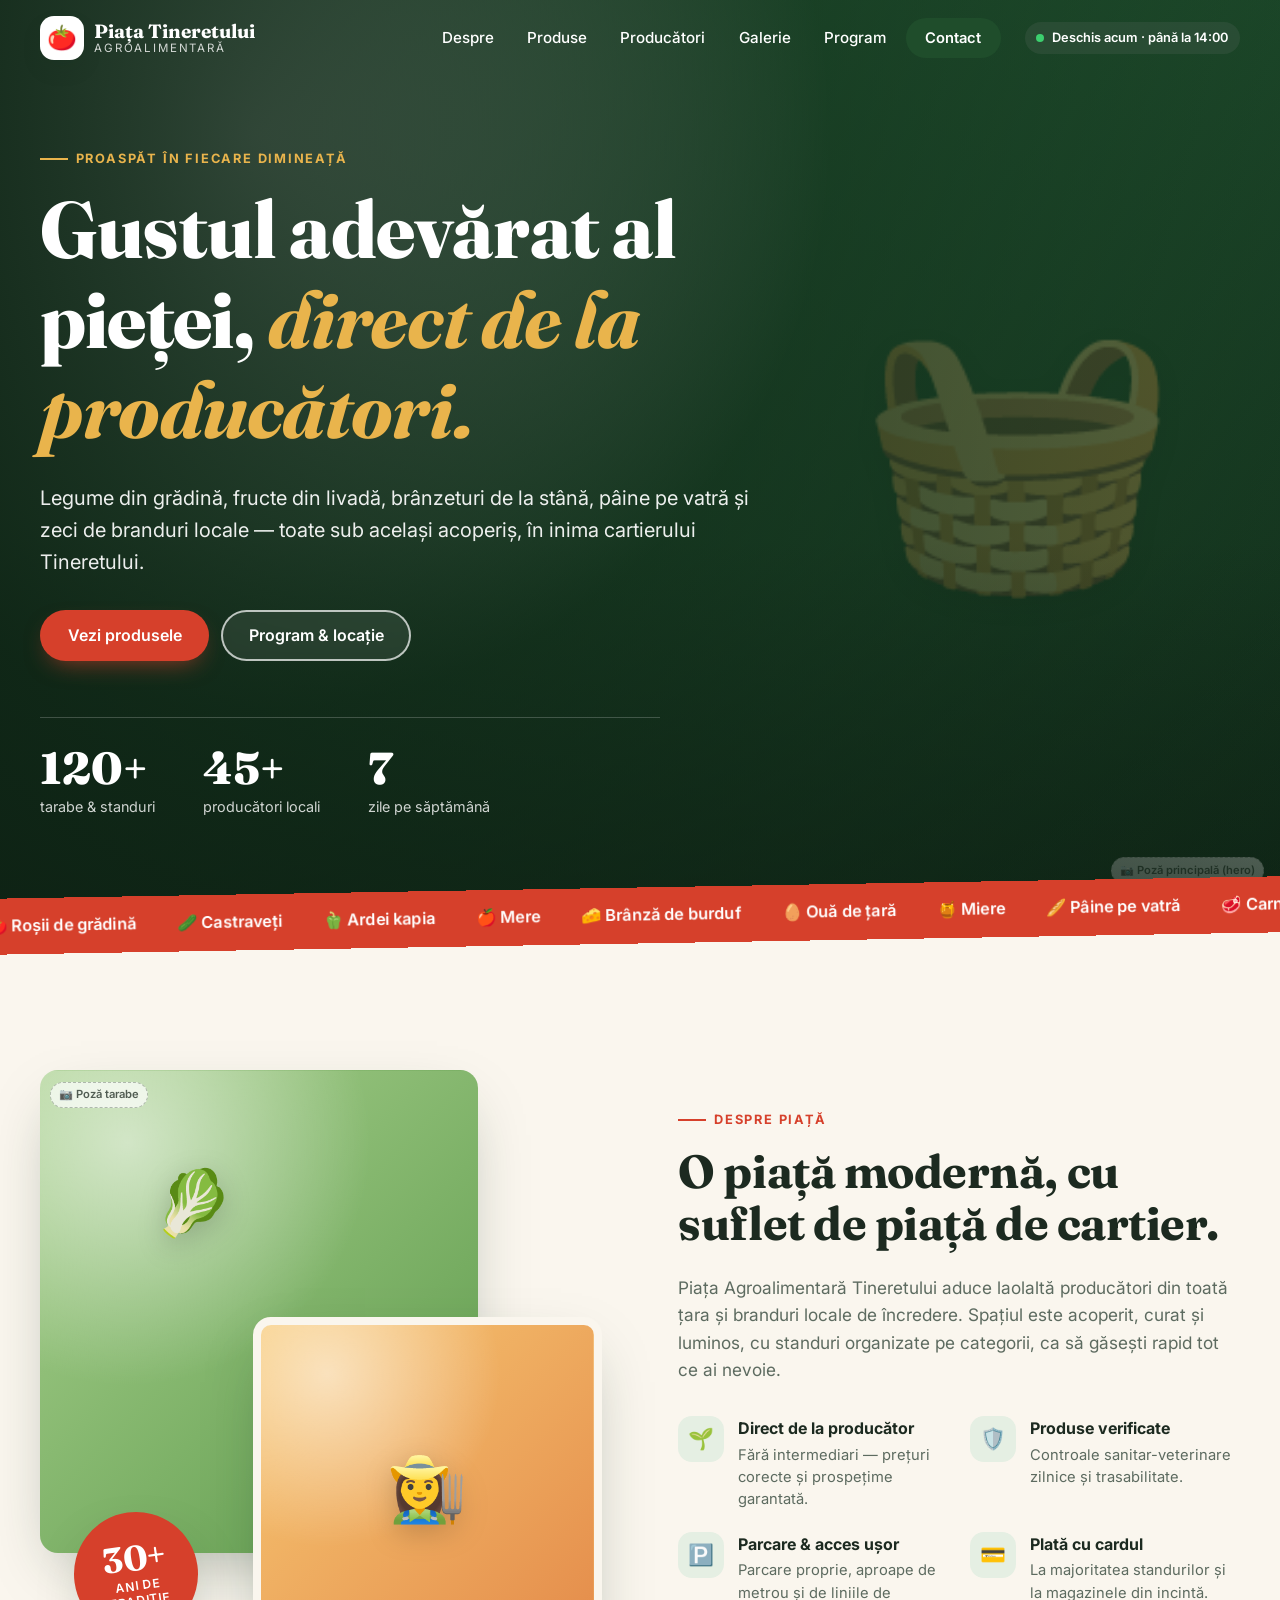
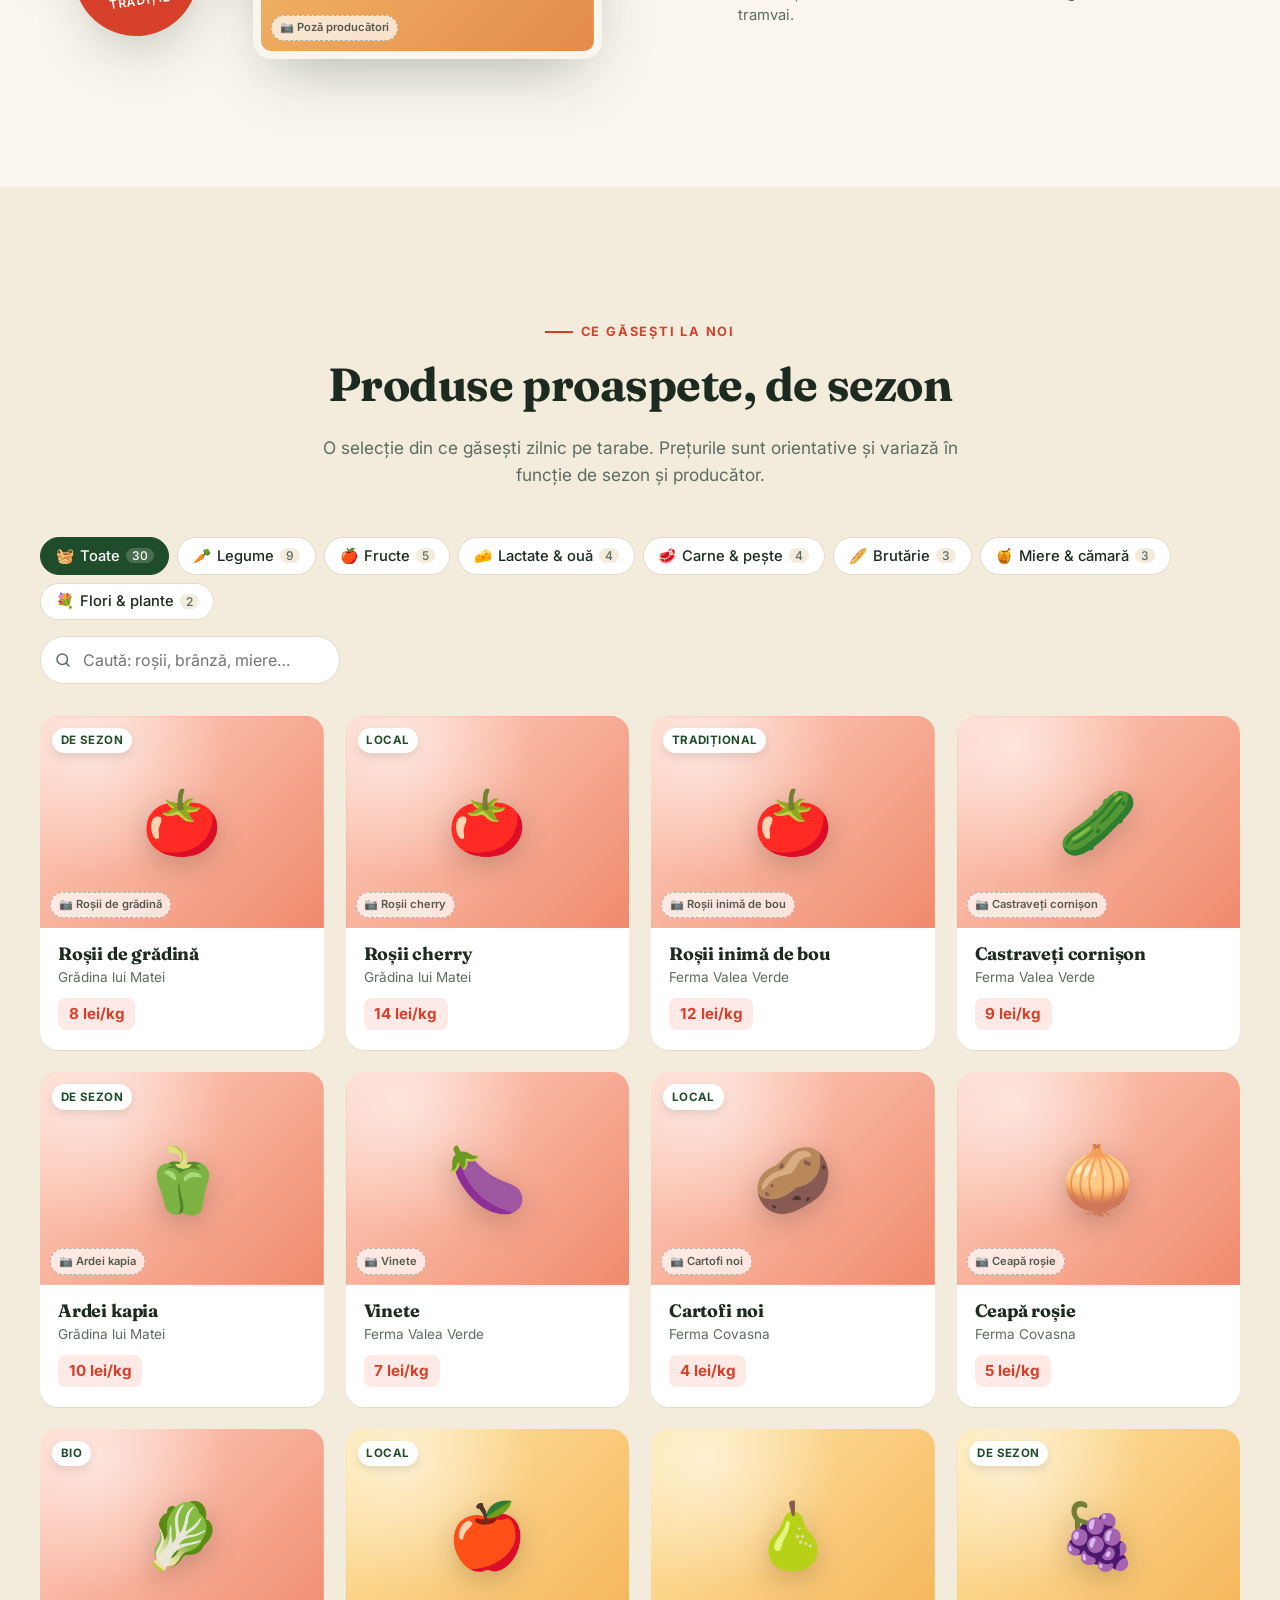
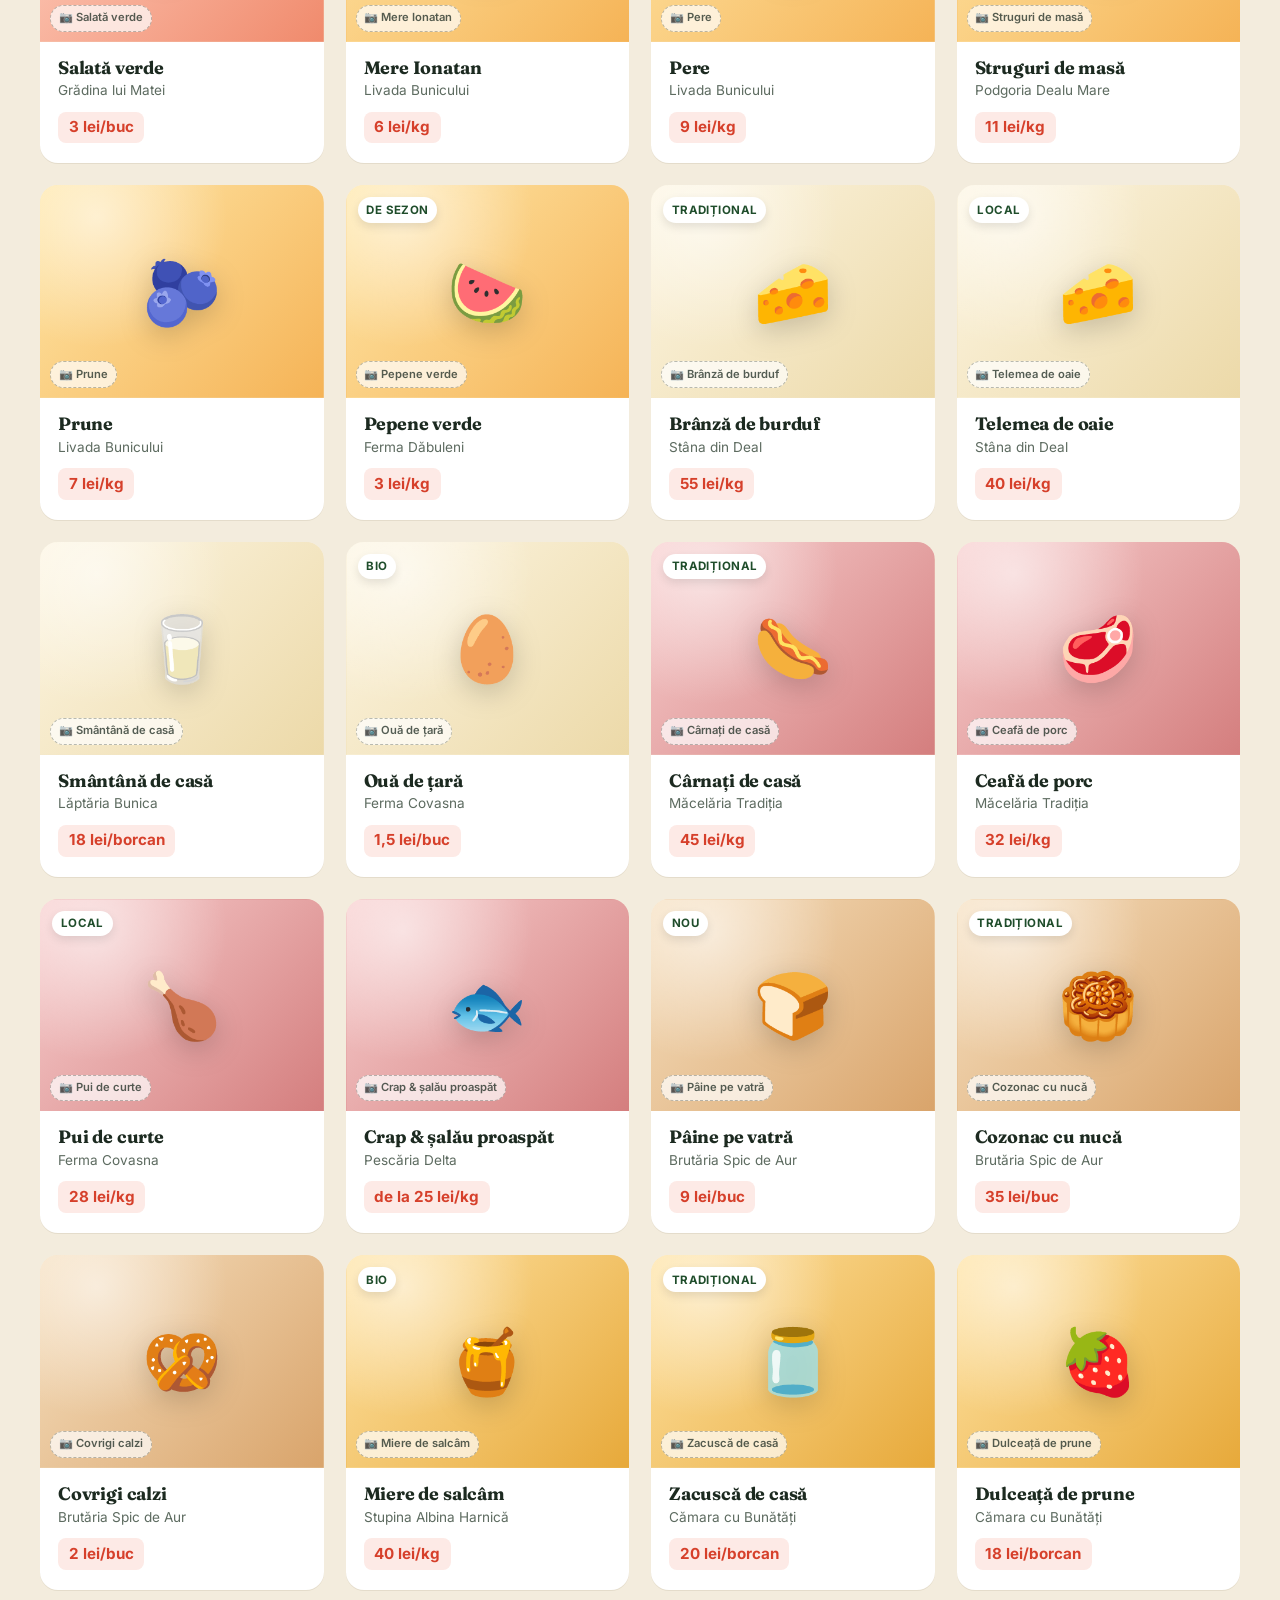
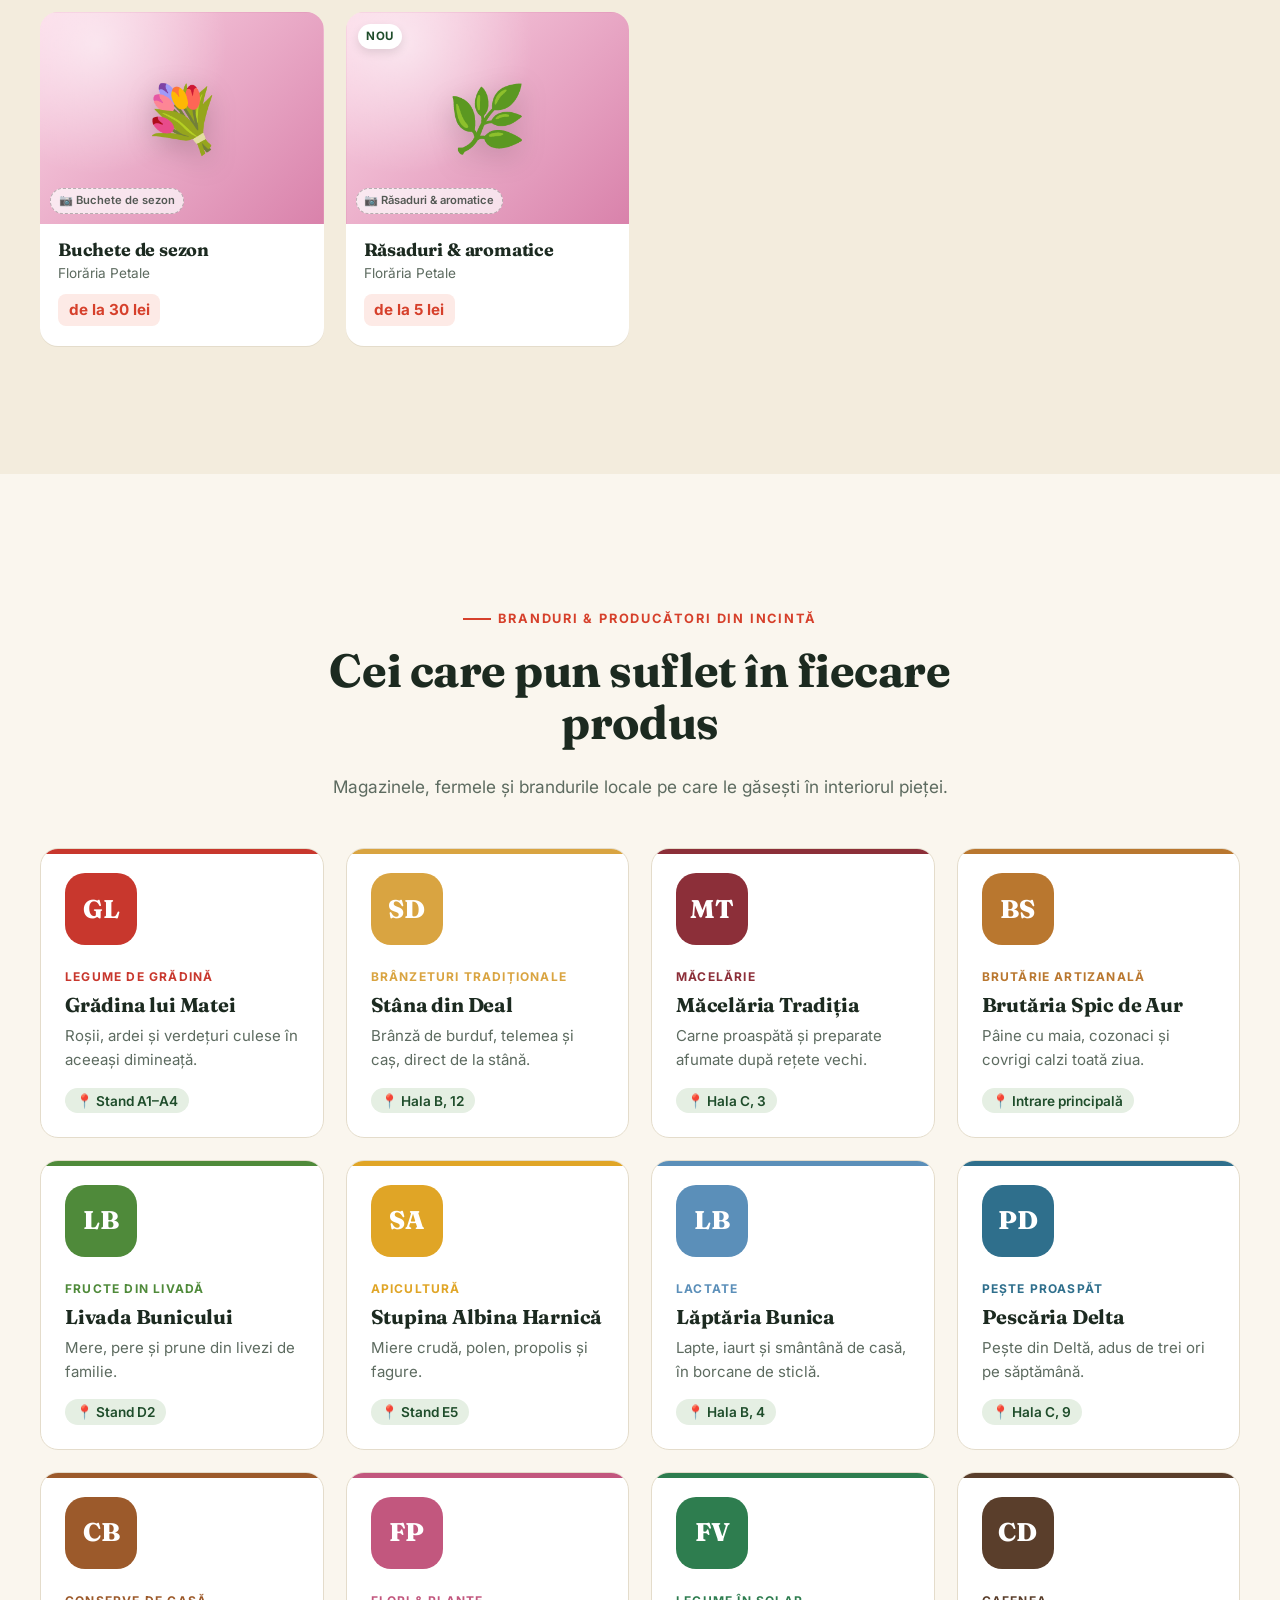
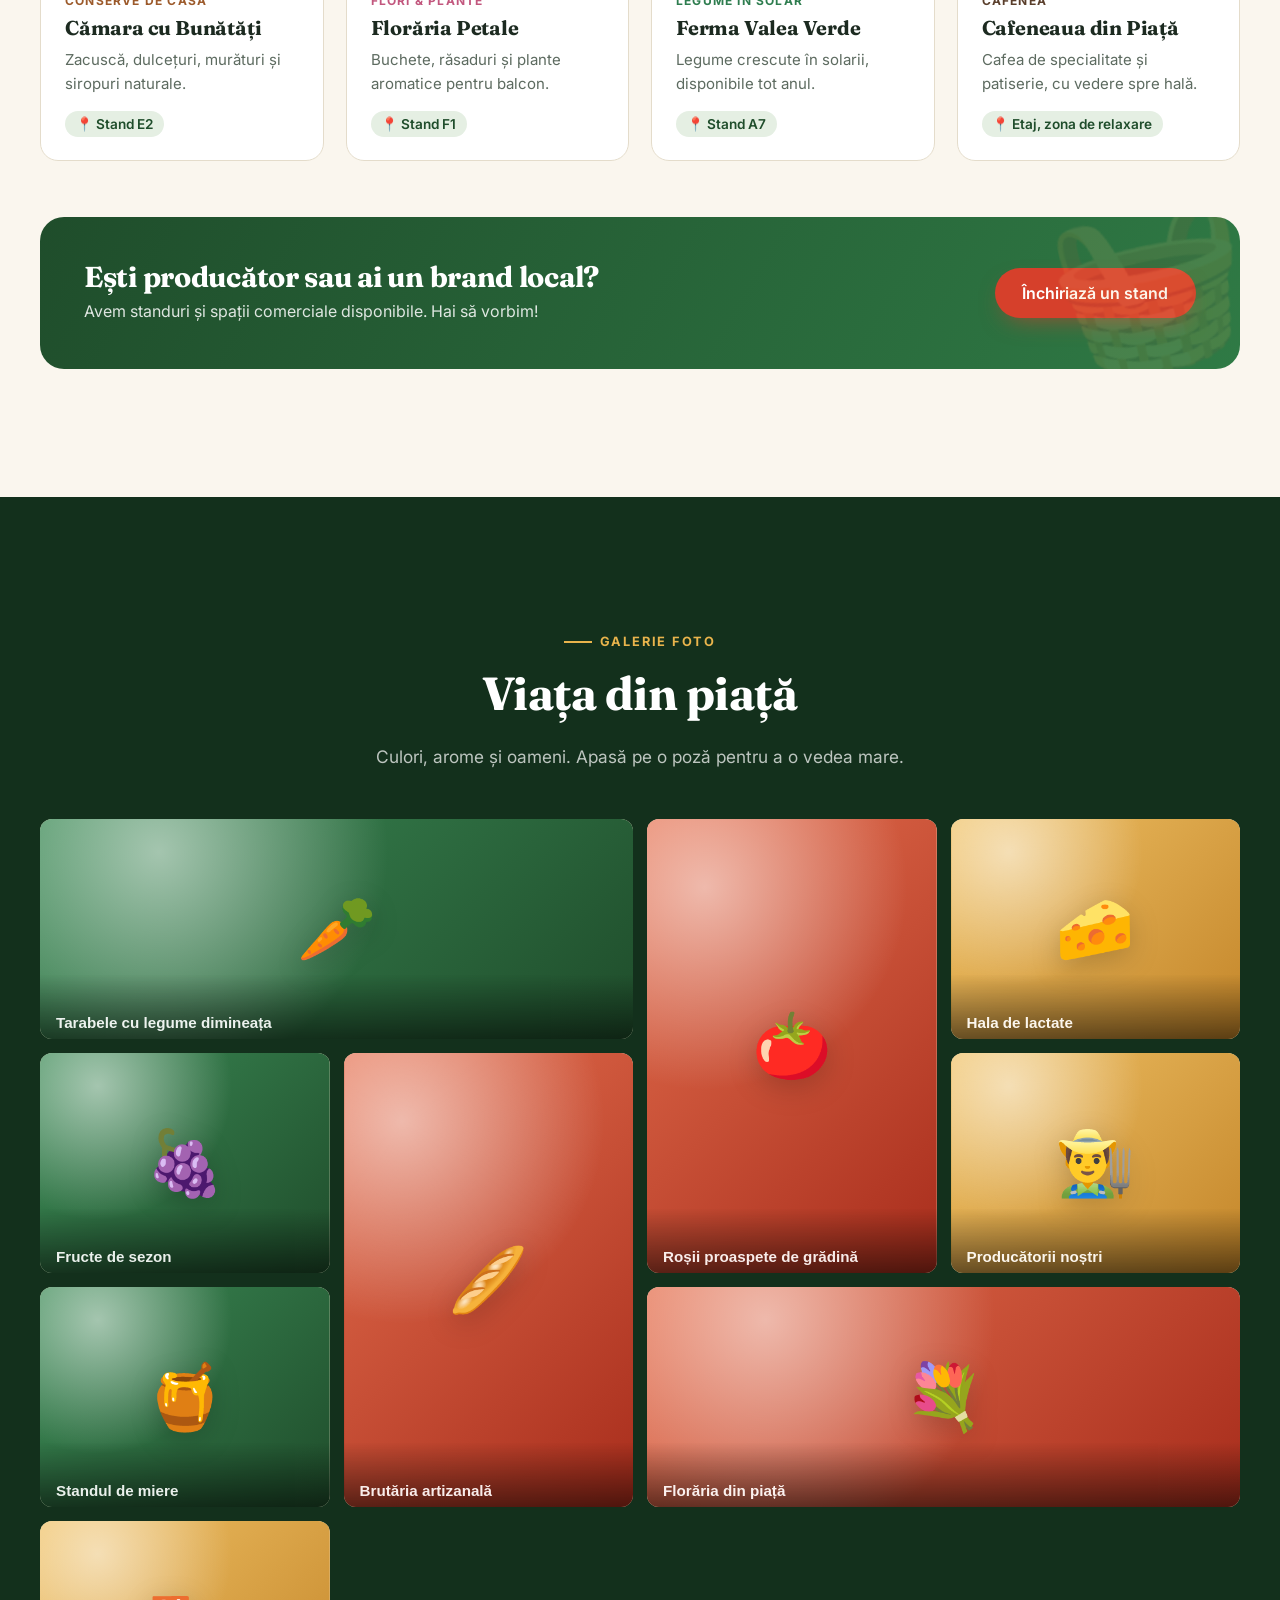
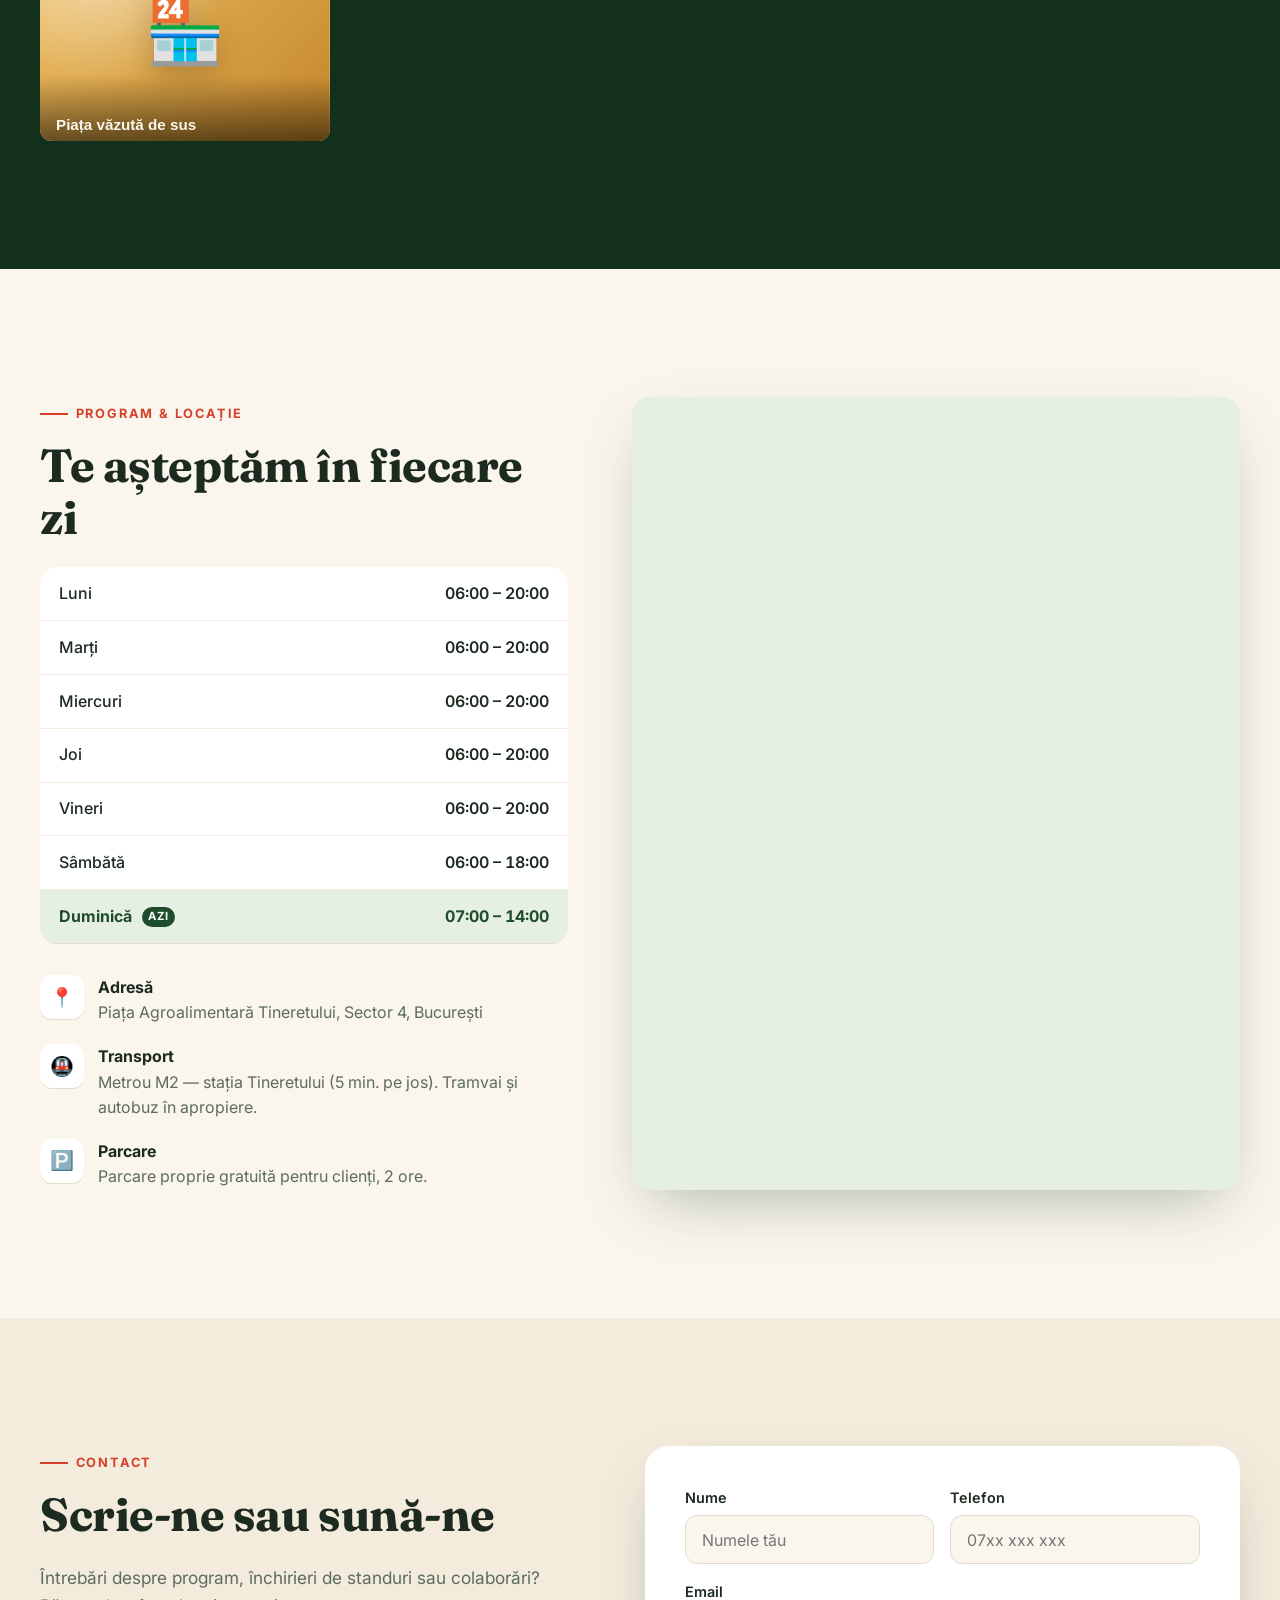
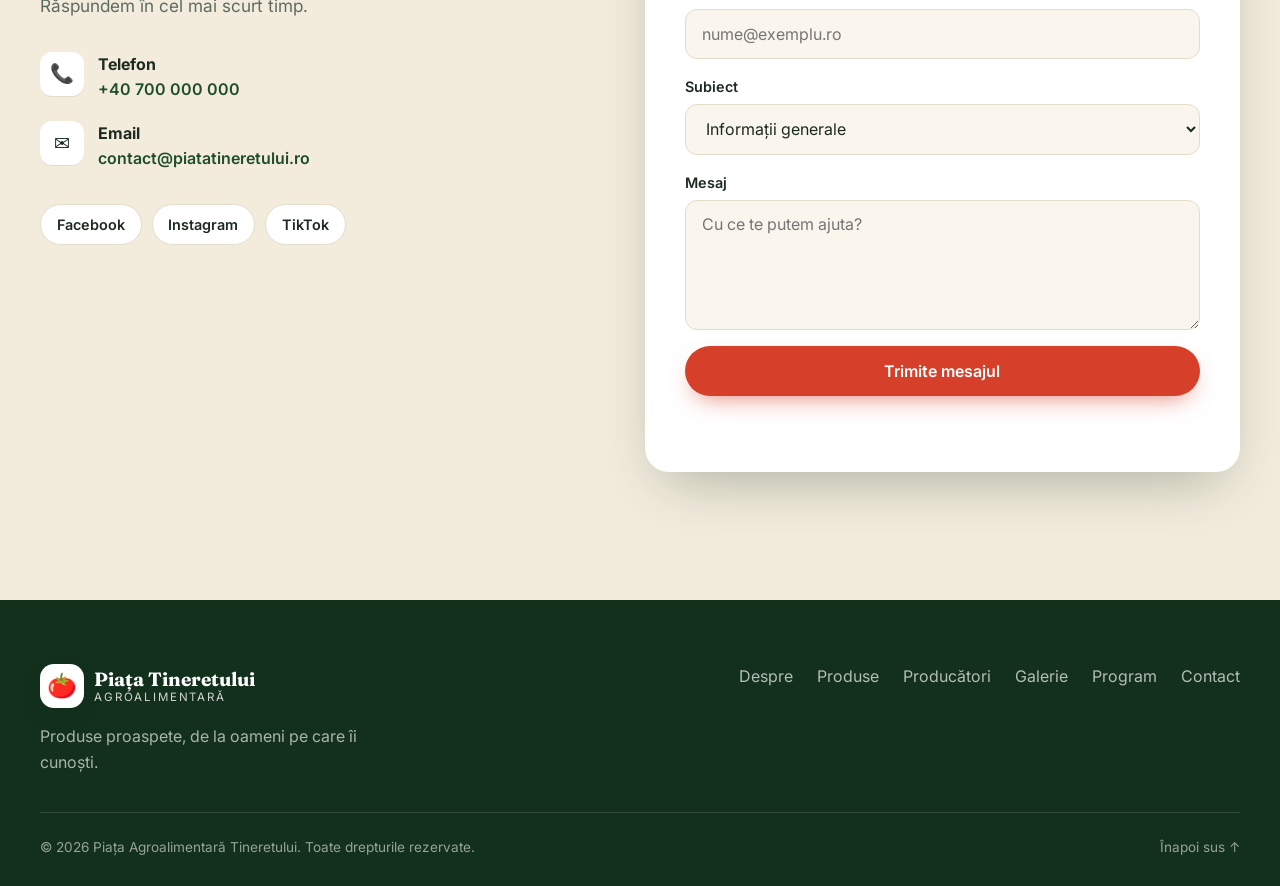
==== public/index.html @ 6657e317 "Configurare pentru Cloudflare Workers & Pages Site-ul este mutat în public/ (doar acest folder se pu" ====
<!doctype html>
<html lang="ro">
<head>
  <meta charset="utf-8">
  <meta name="viewport" content="width=device-width, initial-scale=1">
  <title>Piața Agroalimentară Tineretului — Produse proaspete de la producători locali</title>
  <meta name="description" content="Piața Agroalimentară Tineretului: legume, fructe, lactate, carne, pâine și bunătăți de la producători locali. Program, producători, galerie foto și contact.">
  <meta name="theme-color" content="#1f4d2b">
  <meta property="og:title" content="Piața Agroalimentară Tineretului">
  <meta property="og:description" content="Produse proaspete, direct de la producători locali.">
  <meta property="og:type" content="website">
  <meta property="og:image" content="images/galerie/hero.jpg">
  <link rel="icon" href="data:image/svg+xml,<svg xmlns='http://www.w3.org/2000/svg' viewBox='0 0 100 100'><text y='.9em' font-size='90'>🍅</text></svg>">
  <link rel="preconnect" href="https://fonts.googleapis.com">
  <link rel="preconnect" href="https://fonts.gstatic.com" crossorigin>
  <link href="https://fonts.googleapis.com/css2?family=Fraunces:opsz,wght@9..144,500;9..144,700;9..144,800&family=Inter:wght@400;500;600;700&display=swap" rel="stylesheet">
  <link rel="stylesheet" href="css/style.css">
</head>
<body>

  <!-- ============ HEADER ============ -->
  <header class="header" id="header">
    <div class="container header__inner">
      <a href="#acasa" class="logo" aria-label="Piața Agroalimentară Tineretului — acasă">
        <span class="logo__mark">🍅</span>
        <span class="logo__text">
          <strong>Piața Tineretului</strong>
          <small>Agroalimentară</small>
        </span>
      </a>

      <nav class="nav" id="nav" aria-label="Navigare principală">
        <a href="#despre">Despre</a>
        <a href="#produse">Produse</a>
        <a href="#producatori">Producători</a>
        <a href="#galerie">Galerie</a>
        <a href="#program">Program</a>
        <a href="#contact" class="btn btn--small">Contact</a>
      </nav>

      <span class="status-pill" id="statusPill" aria-live="polite">
        <span class="status-pill__dot"></span><span class="status-pill__text">…</span>
      </span>

      <button class="burger" id="burger" aria-label="Deschide meniul" aria-expanded="false" aria-controls="nav">
        <span></span><span></span><span></span>
      </button>
    </div>
  </header>

  <main>

    <!-- ============ HERO ============ -->
    <section class="hero" id="acasa">
      <div class="hero__media photo" data-photo="images/galerie/hero.jpg" data-emoji="🧺" data-label="Poză principală (hero)"></div>
      <div class="hero__overlay"></div>

      <div class="container hero__content">
        <span class="eyebrow eyebrow--light">Proaspăt în fiecare dimineață</span>
        <h1>Gustul adevărat al pieței, <em>direct de la producători.</em></h1>
        <p class="hero__lead">Legume din grădină, fructe din livadă, brânzeturi de la stână, pâine pe vatră și zeci de branduri locale — toate sub același acoperiș, în inima cartierului Tineretului.</p>
        <div class="hero__actions">
          <a href="#produse" class="btn btn--primary">Vezi produsele</a>
          <a href="#program" class="btn btn--ghost">Program &amp; locație</a>
        </div>

        <dl class="hero__stats">
          <div><dt data-count="120">0</dt><dd>tarabe &amp; standuri</dd></div>
          <div><dt data-count="45">0</dt><dd>producători locali</dd></div>
          <div><dt data-count="7">0</dt><dd>zile pe săptămână</dd></div>
        </dl>
      </div>
    </section>

    <!-- ============ MARQUEE ============ -->
    <div class="marquee" aria-hidden="true">
      <div class="marquee__track">
        <span>🍅 Roșii de grădină</span><span>🥒 Castraveți</span><span>🫑 Ardei kapia</span><span>🍎 Mere</span><span>🧀 Brânză de burduf</span><span>🥚 Ouă de țară</span><span>🍯 Miere</span><span>🥖 Pâine pe vatră</span><span>🥩 Carne proaspătă</span><span>💐 Flori</span>
        <span>🍅 Roșii de grădină</span><span>🥒 Castraveți</span><span>🫑 Ardei kapia</span><span>🍎 Mere</span><span>🧀 Brânză de burduf</span><span>🥚 Ouă de țară</span><span>🍯 Miere</span><span>🥖 Pâine pe vatră</span><span>🥩 Carne proaspătă</span><span>💐 Flori</span>
      </div>
    </div>

    <!-- ============ DESPRE ============ -->
    <section class="section" id="despre">
      <div class="container about">
        <div class="about__photos reveal">
          <div class="about__photo about__photo--a photo" data-photo="images/galerie/despre-1.jpg" data-emoji="🥬" data-label="Poză tarabe"></div>
          <div class="about__photo about__photo--b photo" data-photo="images/galerie/despre-2.jpg" data-emoji="👩‍🌾" data-label="Poză producători"></div>
          <div class="about__badge">
            <strong>30+</strong>
            <span>ani de tradiție</span>
          </div>
        </div>

        <div class="about__text reveal">
          <span class="eyebrow">Despre piață</span>
          <h2>O piață modernă, cu suflet de piață de cartier.</h2>
          <p>Piața Agroalimentară Tineretului aduce laolaltă producători din toată țara și branduri locale de încredere. Spațiul este acoperit, curat și luminos, cu standuri organizate pe categorii, ca să găsești rapid tot ce ai nevoie.</p>

          <ul class="features">
            <li>
              <span class="features__icon">🌱</span>
              <div><strong>Direct de la producător</strong><p>Fără intermediari — prețuri corecte și prospețime garantată.</p></div>
            </li>
            <li>
              <span class="features__icon">🛡️</span>
              <div><strong>Produse verificate</strong><p>Controale sanitar-veterinare zilnice și trasabilitate.</p></div>
            </li>
            <li>
              <span class="features__icon">🅿️</span>
              <div><strong>Parcare &amp; acces ușor</strong><p>Parcare proprie, aproape de metrou și de liniile de tramvai.</p></div>
            </li>
            <li>
              <span class="features__icon">💳</span>
              <div><strong>Plată cu cardul</strong><p>La majoritatea standurilor și la magazinele din incintă.</p></div>
            </li>
          </ul>
        </div>
      </div>
    </section>

    <!-- ============ PRODUSE ============ -->
    <section class="section section--tinted" id="produse">
      <div class="container">
        <div class="section__head reveal">
          <span class="eyebrow">Ce găsești la noi</span>
          <h2>Produse proaspete, de sezon</h2>
          <p>O selecție din ce găsești zilnic pe tarabe. Prețurile sunt orientative și variază în funcție de sezon și producător.</p>
        </div>

        <div class="toolbar reveal">
          <div class="chips" id="categoryChips" role="tablist" aria-label="Filtrează după categorie"></div>
          <label class="search">
            <span class="visually-hidden">Caută un produs</span>
            <svg viewBox="0 0 24 24" aria-hidden="true"><circle cx="11" cy="11" r="7"/><path d="m20 20-3.5-3.5"/></svg>
            <input type="search" id="productSearch" placeholder="Caută: roșii, brânză, miere…">
          </label>
        </div>

        <div class="products" id="productGrid"></div>
        <p class="empty" id="productEmpty" hidden>Niciun produs găsit. Încearcă altă căutare.</p>
      </div>
    </section>

    <!-- ============ PRODUCATORI / BRANDURI ============ -->
    <section class="section" id="producatori">
      <div class="container">
        <div class="section__head reveal">
          <span class="eyebrow">Branduri &amp; producători din incintă</span>
          <h2>Cei care pun suflet în fiecare produs</h2>
          <p>Magazinele, fermele și brandurile locale pe care le găsești în interiorul pieței.</p>
        </div>

        <div class="brands" id="brandGrid"></div>

        <div class="cta-band reveal">
          <div>
            <h3>Ești producător sau ai un brand local?</h3>
            <p>Avem standuri și spații comerciale disponibile. Hai să vorbim!</p>
          </div>
          <a href="#contact" class="btn btn--primary">Închiriază un stand</a>
        </div>
      </div>
    </section>

    <!-- ============ GALERIE ============ -->
    <section class="section section--dark" id="galerie">
      <div class="container">
        <div class="section__head section__head--light reveal">
          <span class="eyebrow eyebrow--light">Galerie foto</span>
          <h2>Viața din piață</h2>
          <p>Culori, arome și oameni. Apasă pe o poză pentru a o vedea mare.</p>
        </div>

        <div class="gallery" id="gallery"></div>
      </div>
    </section>

    <!-- ============ PROGRAM & LOCATIE ============ -->
    <section class="section" id="program">
      <div class="container visit">
        <div class="visit__info reveal">
          <span class="eyebrow">Program &amp; locație</span>
          <h2>Te așteptăm în fiecare zi</h2>

          <table class="hours" id="hoursTable">
            <caption class="visually-hidden">Program de funcționare</caption>
            <tbody></tbody>
          </table>

          <ul class="info-list">
            <li><span>📍</span><div><strong>Adresă</strong><p id="addressText"></p></div></li>
            <li><span>🚇</span><div><strong>Transport</strong><p id="transportText"></p></div></li>
            <li><span>🅿️</span><div><strong>Parcare</strong><p id="parkingText"></p></div></li>
          </ul>
        </div>

        <div class="visit__map reveal">
          <iframe id="mapFrame" title="Hartă — Piața Agroalimentară Tineretului" loading="lazy" referrerpolicy="no-referrer-when-downgrade"></iframe>
        </div>
      </div>
    </section>

    <!-- ============ CONTACT ============ -->
    <section class="section section--tinted" id="contact">
      <div class="container contact">
        <div class="contact__text reveal">
          <span class="eyebrow">Contact</span>
          <h2>Scrie-ne sau sună-ne</h2>
          <p>Întrebări despre program, închirieri de standuri sau colaborări? Răspundem în cel mai scurt timp.</p>

          <ul class="info-list">
            <li><span>📞</span><div><strong>Telefon</strong><p><a id="phoneLink" href="#"></a></p></div></li>
            <li><span>✉️</span><div><strong>Email</strong><p><a id="emailLink" href="#"></a></p></div></li>
          </ul>

          <div class="socials" id="socials"></div>
        </div>

        <form class="form reveal" id="contactForm" novalidate>
          <div class="form__row">
            <label>Nume
              <input type="text" name="nume" required autocomplete="name" placeholder="Numele tău">
            </label>
            <label>Telefon
              <input type="tel" name="telefon" autocomplete="tel" placeholder="07xx xxx xxx">
            </label>
          </div>
          <label>Email
            <input type="email" name="email" required autocomplete="email" placeholder="nume@exemplu.ro">
          </label>
          <label>Subiect
            <select name="subiect">
              <option>Informații generale</option>
              <option>Închiriere stand / spațiu comercial</option>
              <option>Colaborare / parteneriat</option>
              <option>Sugestii &amp; reclamații</option>
            </select>
          </label>
          <label>Mesaj
            <textarea name="mesaj" rows="5" required placeholder="Cu ce te putem ajuta?"></textarea>
          </label>
          <button type="submit" class="btn btn--primary btn--block">Trimite mesajul</button>
          <p class="form__note" id="formNote" role="status"></p>
        </form>
      </div>
    </section>

  </main>

  <!-- ============ FOOTER ============ -->
  <footer class="footer">
    <div class="container footer__inner">
      <div class="footer__brand">
        <a href="#acasa" class="logo logo--light">
          <span class="logo__mark">🍅</span>
          <span class="logo__text"><strong>Piața Tineretului</strong><small>Agroalimentară</small></span>
        </a>
        <p>Produse proaspete, de la oameni pe care îi cunoști.</p>
      </div>
      <nav class="footer__nav" aria-label="Navigare subsol">
        <a href="#despre">Despre</a>
        <a href="#produse">Produse</a>
        <a href="#producatori">Producători</a>
        <a href="#galerie">Galerie</a>
        <a href="#program">Program</a>
        <a href="#contact">Contact</a>
      </nav>
    </div>
    <div class="container footer__bottom">
      <span>© <span id="year"></span> Piața Agroalimentară Tineretului. Toate drepturile rezervate.</span>
      <a href="#acasa">Înapoi sus ↑</a>
    </div>
  </footer>

  <!-- ============ LIGHTBOX ============ -->
  <div class="lightbox" id="lightbox" role="dialog" aria-modal="true" aria-label="Vizualizare poză" hidden>
    <button class="lightbox__close" id="lbClose" aria-label="Închide">×</button>
    <button class="lightbox__nav lightbox__nav--prev" id="lbPrev" aria-label="Poza anterioară">‹</button>
    <figure class="lightbox__figure">
      <div class="lightbox__img photo" id="lbImg"></div>
      <figcaption id="lbCaption"></figcaption>
    </figure>
    <button class="lightbox__nav lightbox__nav--next" id="lbNext" aria-label="Poza următoare">›</button>
  </div>

  <script src="js/data.js"></script>
  <script src="js/main.js"></script>
</body>
</html>
---- public/css/style.css ----
/* =====================================================================
   Piața Agroalimentară Tineretului — stiluri
   Culorile principale se schimbă din variabilele de mai jos.
   ===================================================================== */

:root {
  --green-900: #13301c;
  --green-800: #1f4d2b;
  --green-600: #2f7a45;
  --green-100: #e5efe3;
  --tomato: #d6402b;
  --tomato-dark: #b3301e;
  --mustard: #e9b44c;
  --cream: #faf6ee;
  --cream-2: #f3ecdd;
  --ink: #1c2a20;
  --muted: #5d6b60;
  --line: #e4dccb;
  --white: #ffffff;

  --radius: 18px;
  --radius-sm: 12px;
  --shadow: 0 10px 30px -12px rgba(19, 48, 28, .25);
  --shadow-lg: 0 24px 60px -20px rgba(19, 48, 28, .35);

  --font-display: "Fraunces", Georgia, "Times New Roman", serif;
  --font-body: "Inter", system-ui, -apple-system, "Segoe UI", Roboto, sans-serif;

  --header-h: 76px;
}

*, *::before, *::after { box-sizing: border-box; }

html { scroll-behavior: smooth; scroll-padding-top: var(--header-h); -webkit-text-size-adjust: 100%; }

body {
  margin: 0;
  font-family: var(--font-body);
  font-size: 16px;
  line-height: 1.6;
  color: var(--ink);
  background: var(--cream);
  -webkit-font-smoothing: antialiased;
  overflow-x: hidden;
}
body.no-scroll { overflow: hidden; }
main { overflow-x: clip; }

img { max-width: 100%; display: block; }
a { color: inherit; }
h1, h2, h3 { font-family: var(--font-display); line-height: 1.12; margin: 0 0 .5em; letter-spacing: -.01em; }
h2 { font-size: clamp(1.9rem, 4vw, 2.9rem); font-weight: 700; }
h3 { font-size: 1.2rem; font-weight: 700; }
p { margin: 0 0 1em; }

.container { width: min(1200px, 100% - 32px); margin-inline: auto; }

.visually-hidden {
  position: absolute !important; width: 1px; height: 1px; padding: 0; margin: -1px;
  overflow: hidden; clip: rect(0 0 0 0); white-space: nowrap; border: 0;
}

:focus-visible { outline: 3px solid var(--mustard); outline-offset: 3px; border-radius: 6px; }

/* ---------- Butoane ---------- */
.btn {
  display: inline-flex; align-items: center; justify-content: center; gap: .5em;
  padding: .95em 1.6em;
  border-radius: 999px;
  border: 2px solid transparent;
  font: 600 1rem/1 var(--font-body);
  text-decoration: none;
  cursor: pointer;
  transition: transform .2s ease, background-color .2s ease, color .2s ease, box-shadow .2s ease;
}
.btn:hover { transform: translateY(-2px); }
.btn--primary { background: var(--tomato); color: var(--white); box-shadow: 0 10px 24px -10px rgba(214, 64, 43, .7); }
.btn--primary:hover { background: var(--tomato-dark); }
.btn--ghost { border-color: rgba(255, 255, 255, .7); color: var(--white); background: rgba(255, 255, 255, .08); backdrop-filter: blur(4px); }
.btn--ghost:hover { background: var(--white); color: var(--green-900); }
.btn--small { padding: .7em 1.2em; font-size: .92rem; background: var(--green-800); color: var(--white) !important; }
.btn--small:hover { background: var(--green-600); }
.btn--block { width: 100%; }

.eyebrow {
  display: inline-flex; align-items: center; gap: .6em;
  font-size: .8rem; font-weight: 700; letter-spacing: .14em; text-transform: uppercase;
  color: var(--tomato);
  margin-bottom: 1rem;
}
.eyebrow::before { content: ""; width: 28px; height: 2px; background: currentColor; }
.eyebrow--light { color: var(--mustard); }

/* ---------- Spațiu pentru poze ---------- */
.photo {
  position: relative;
  overflow: hidden;
  background-color: var(--ph-bg, #f0e4cc);
  background-image:
    radial-gradient(circle at 20% 15%, rgba(255, 255, 255, .55), transparent 45%),
    linear-gradient(135deg, var(--ph-a, #f6d9a8), var(--ph-b, #e9b98a));
  background-size: cover;
  background-position: center;
}
.photo::before {
  content: attr(data-emoji);
  position: absolute; inset: 0;
  display: grid; place-items: center;
  font-size: clamp(2.6rem, 6vw, 4rem);
  filter: drop-shadow(0 8px 14px rgba(0, 0, 0, .18));
  transition: transform .5s ease;
}
.photo::after {
  content: "📷 " attr(data-label);
  position: absolute; left: 10px; bottom: 10px; max-width: calc(100% - 20px);
  padding: .3em .7em;
  font-size: .7rem; font-weight: 600; color: rgba(28, 42, 32, .75);
  background: rgba(255, 255, 255, .7);
  border: 1px dashed rgba(28, 42, 32, .3);
  border-radius: 999px;
  white-space: nowrap; overflow: hidden; text-overflow: ellipsis;
}
.photo.has-image::before, .photo.has-image::after { display: none; }

/* ---------- Header ---------- */
.header {
  position: fixed; inset: 0 0 auto; z-index: 50;
  height: var(--header-h);
  color: var(--white);
  transition: background-color .3s ease, box-shadow .3s ease, color .3s ease;
}
.header.is-scrolled, .header.menu-open {
  background: rgba(250, 246, 238, .92);
  backdrop-filter: saturate(1.4) blur(12px);
  color: var(--ink);
  box-shadow: 0 1px 0 var(--line);
}
/* backdrop-filter ar face din header containerul meniului fix de pe mobil */
.header.menu-open { backdrop-filter: none; background: var(--cream); }
.header__inner { height: 100%; display: flex; align-items: center; gap: 24px; }

.logo { display: inline-flex; align-items: center; gap: 10px; text-decoration: none; margin-right: auto; }
.logo__mark {
  display: grid; place-items: center;
  width: 44px; height: 44px; border-radius: 14px;
  background: var(--white); font-size: 1.5rem;
  box-shadow: var(--shadow);
}
.logo__text { display: flex; flex-direction: column; line-height: 1.1; }
.logo__text strong { font-family: var(--font-display); font-size: 1.2rem; }
.logo__text small { font-size: .72rem; letter-spacing: .16em; text-transform: uppercase; opacity: .8; }

.nav { display: flex; align-items: center; gap: 6px; }
.nav a:not(.btn) {
  padding: .5em .9em; border-radius: 999px;
  text-decoration: none; font-weight: 500; font-size: .95rem;
  transition: background-color .2s ease;
}
.nav a:not(.btn):hover, .nav a.is-current { background: rgba(127, 127, 127, .15); }

.status-pill {
  display: inline-flex; align-items: center; gap: 8px;
  padding: .45em .9em; border-radius: 999px;
  font-size: .8rem; font-weight: 600;
  background: rgba(127, 127, 127, .15);
  white-space: nowrap;
}
.status-pill__dot { width: 8px; height: 8px; border-radius: 50%; background: #b8b8b8; }
.status-pill.is-open .status-pill__dot { background: #3ccf6e; box-shadow: 0 0 0 0 rgba(60, 207, 110, .6); animation: pulse 2s infinite; }
@keyframes pulse { 70% { box-shadow: 0 0 0 8px rgba(60, 207, 110, 0); } 100% { box-shadow: 0 0 0 0 rgba(60, 207, 110, 0); } }

.burger { display: none; width: 44px; height: 44px; border: 0; background: transparent; color: inherit; cursor: pointer; padding: 10px; }
.burger span { display: block; height: 2px; background: currentColor; border-radius: 2px; transition: transform .3s ease, opacity .3s ease; }
.burger span + span { margin-top: 6px; }
.menu-open .burger span:nth-child(1) { transform: translateY(8px) rotate(45deg); }
.menu-open .burger span:nth-child(2) { opacity: 0; }
.menu-open .burger span:nth-child(3) { transform: translateY(-8px) rotate(-45deg); }

/* ---------- Hero ---------- */
.hero {
  position: relative;
  min-height: min(100vh, 900px);
  min-height: min(100svh, 900px);
  display: flex; align-items: center;
  color: var(--white);
  isolation: isolate;
}
.hero__media { position: absolute; inset: 0; z-index: -2; --ph-a: #2f7a45; --ph-b: #13301c; }
.hero__media::before { font-size: clamp(8rem, 22vw, 16rem); opacity: .35; justify-items: end; padding-right: 8vw; }
.hero__media::after { left: auto; right: 16px; bottom: 16px; }
.hero__media.has-image { animation: slowzoom 18s ease-out both; }
@keyframes slowzoom { from { transform: scale(1.08); } to { transform: scale(1); } }
.hero__overlay {
  position: absolute; inset: 0; z-index: -1;
  background:
    linear-gradient(90deg, rgba(13, 32, 19, .88) 0%, rgba(13, 32, 19, .55) 55%, rgba(13, 32, 19, .2) 100%),
    linear-gradient(0deg, rgba(13, 32, 19, .6), transparent 40%);
}
.hero__content { padding: calc(var(--header-h) + 48px) 0 64px; }
.hero h1 { font-size: clamp(2.5rem, 6.5vw, 5rem); font-weight: 800; max-width: 14ch; margin-bottom: .35em; }
.hero h1 em { font-style: italic; color: var(--mustard); font-weight: 700; }
.hero__lead { font-size: clamp(1.05rem, 1.6vw, 1.25rem); max-width: 56ch; opacity: .92; margin-bottom: 2rem; }
.hero__actions { display: flex; flex-wrap: wrap; gap: 12px; }

.hero__stats { display: flex; flex-wrap: wrap; gap: 16px 48px; margin: 3.5rem 0 0; padding-top: 1.75rem; border-top: 1px solid rgba(255, 255, 255, .2); max-width: 620px; }
.hero__stats div { margin: 0; }
.hero__stats dt { font-family: var(--font-display); font-size: clamp(2rem, 4vw, 2.8rem); font-weight: 800; color: var(--white); line-height: 1; }
.hero__stats dd { margin: .3em 0 0; font-size: .9rem; opacity: .8; }

/* ---------- Marquee ---------- */
.marquee { background: var(--tomato); color: var(--white); overflow: hidden; padding: 14px 0; transform: rotate(-1deg) scale(1.02); margin-top: -12px; position: relative; z-index: 2; }
.marquee__track { display: flex; gap: 40px; width: max-content; animation: marquee 40s linear infinite; font-weight: 600; white-space: nowrap; }
@keyframes marquee { to { transform: translateX(-50%); } }

/* ---------- Secțiuni ---------- */
.section { padding: clamp(72px, 10vw, 128px) 0; }
.section--tinted { background: var(--cream-2); }
.section--dark { background: var(--green-900); color: var(--white); }
.section__head { max-width: 680px; margin: 0 auto 48px; text-align: center; }
.section__head .eyebrow { justify-content: center; }
.section__head p { color: var(--muted); font-size: 1.08rem; }
.section__head--light p { color: rgba(255, 255, 255, .72); }

/* ---------- Despre ---------- */
.about { display: grid; grid-template-columns: 1fr 1fr; gap: clamp(40px, 6vw, 88px); align-items: center; }
.about__photos { position: relative; aspect-ratio: 1 / 1.05; }
.about__photo { position: absolute; border-radius: var(--radius); box-shadow: var(--shadow-lg); }
.about__photo--a { inset: 0 22% 18% 0; --ph-a: #a8d08d; --ph-b: #5e9b4c; }
.about__photo--a::before { inset: 0 30% 45% 0; }
.about__photo--a::after { top: 12px; bottom: auto; }
.about__photo--b { inset: 42% 0 0 38%; border: 8px solid var(--cream); --ph-a: #f7c873; --ph-b: #e48b4a; }
.about__badge {
  position: absolute; left: 6%; bottom: 4%;
  display: flex; flex-direction: column; align-items: center; justify-content: center; gap: 4px; text-align: center;
  width: 124px; height: 124px; border-radius: 50%; padding: 12px;
  background: var(--tomato); color: var(--white);
  box-shadow: var(--shadow-lg);
  transform: rotate(-8deg);
}
.about__badge strong { font-family: var(--font-display); font-size: 2.2rem; line-height: 1; display: block; }
.about__badge span { font-size: .75rem; font-weight: 600; text-transform: uppercase; letter-spacing: .06em; line-height: 1.2; }
.about__text > p { color: var(--muted); font-size: 1.08rem; }

.features { list-style: none; padding: 0; margin: 2rem 0 0; display: grid; grid-template-columns: 1fr 1fr; gap: 22px; }
.features li { display: flex; gap: 14px; align-items: flex-start; }
.features__icon { flex: none; display: grid; place-items: center; width: 46px; height: 46px; border-radius: 14px; background: var(--green-100); font-size: 1.3rem; }
.features strong { display: block; margin-bottom: 2px; }
.features p { margin: 0; font-size: .92rem; color: var(--muted); line-height: 1.5; }

/* ---------- Produse ---------- */
.toolbar { display: flex; flex-wrap: wrap; gap: 16px; align-items: center; justify-content: space-between; margin-bottom: 32px; }
.chips { display: flex; flex-wrap: wrap; gap: 8px; }
.chip {
  display: inline-flex; align-items: center; gap: 6px;
  padding: .6em 1em; border-radius: 999px;
  border: 1px solid var(--line); background: var(--white);
  font: 500 .92rem var(--font-body); color: var(--ink);
  cursor: pointer; transition: all .2s ease;
}
.chip small { font-size: .75rem; color: var(--muted); background: var(--cream-2); padding: 0 .5em; border-radius: 999px; }
.chip:hover { border-color: var(--green-600); }
.chip.is-active { background: var(--green-800); border-color: var(--green-800); color: var(--white); }
.chip.is-active small { background: rgba(255, 255, 255, .18); color: var(--white); }

.search { position: relative; flex: 0 1 300px; }
.search svg { position: absolute; left: 14px; top: 50%; width: 18px; height: 18px; transform: translateY(-50%); fill: none; stroke: var(--muted); stroke-width: 2; stroke-linecap: round; }
.search input {
  width: 100%; padding: .8em 1em .8em 2.6em;
  border-radius: 999px; border: 1px solid var(--line); background: var(--white);
  font: 1rem var(--font-body); color: var(--ink);
}
.search input:focus { outline: none; border-color: var(--green-600); box-shadow: 0 0 0 4px rgba(47, 122, 69, .15); }

.products { display: grid; grid-template-columns: repeat(auto-fill, minmax(230px, 1fr)); gap: 22px; }
.product {
  background: var(--white); border-radius: var(--radius); overflow: hidden;
  box-shadow: 0 1px 0 var(--line);
  transition: transform .3s ease, box-shadow .3s ease;
  animation: fadeUp .5s ease both; animation-delay: calc(var(--i) * 40ms);
}
.product:hover { transform: translateY(-6px); box-shadow: var(--shadow-lg); }
.product:hover .photo::before { transform: scale(1.15) rotate(-6deg); }
.product__media { aspect-ratio: 4 / 3; }
.product[data-cat="legume"]   .photo { --ph-a: #ffd3c4; --ph-b: #f08a6c; }
.product[data-cat="fructe"]   .photo { --ph-a: #ffe7a8; --ph-b: #f5b356; }
.product[data-cat="lactate"]  .photo { --ph-a: #fdf6e3; --ph-b: #ecd9a8; }
.product[data-cat="carne"]    .photo { --ph-a: #f8cfcf; --ph-b: #d47e7e; }
.product[data-cat="brutarie"] .photo { --ph-a: #f6e0c0; --ph-b: #d9a46b; }
.product[data-cat="camara"]   .photo { --ph-a: #ffe3a3; --ph-b: #e7a93a; }
.product[data-cat="flori"]    .photo { --ph-a: #fbd5e5; --ph-b: #d982ab; }

.badge {
  position: absolute; top: 12px; left: 12px; z-index: 1;
  padding: .3em .75em; border-radius: 999px;
  background: var(--white); color: var(--green-800);
  font-size: .72rem; font-weight: 700; letter-spacing: .04em; text-transform: uppercase;
  box-shadow: 0 4px 10px rgba(0, 0, 0, .1);
}
.product__body { padding: 16px 18px 20px; }
.product__body h3 { font-size: 1.12rem; margin-bottom: .15em; }
.product__producer { font-size: .85rem; color: var(--muted); margin: 0 0 .7em; }
.product__price { display: inline-block; margin: 0; font-weight: 700; color: var(--tomato); background: #fdeae6; padding: .25em .7em; border-radius: 8px; font-size: .95rem; }
.empty { text-align: center; color: var(--muted); padding: 40px 0; }

@keyframes fadeUp { from { opacity: 0; transform: translateY(16px); } to { opacity: 1; transform: none; } }

/* ---------- Branduri ---------- */
.brands { display: grid; grid-template-columns: repeat(auto-fill, minmax(260px, 1fr)); gap: 22px; }
.brand {
  position: relative; display: flex; flex-direction: column;
  background: var(--white); border: 1px solid var(--line); border-radius: var(--radius);
  padding: 24px; overflow: hidden;
  transition: transform .3s ease, box-shadow .3s ease, border-color .3s ease;
}
.brand::before { content: ""; position: absolute; inset: 0 0 auto; height: 5px; background: var(--brand); }
.brand:hover { transform: translateY(-4px); box-shadow: var(--shadow-lg); border-color: transparent; }
.brand__logo {
  position: relative; display: grid; place-items: center;
  width: 72px; height: 72px; border-radius: 20px; margin-bottom: 18px;
  background: var(--brand); color: var(--white);
  font-family: var(--font-display); font-size: 1.6rem; font-weight: 800;
  overflow: hidden;
}
.brand__logo img { position: absolute; inset: 0; width: 100%; height: 100%; object-fit: contain; background: var(--white); padding: 8px; }
.brand__type { font-size: .75rem; font-weight: 700; letter-spacing: .1em; text-transform: uppercase; color: var(--brand); }
.brand h3 { margin: .25em 0 .4em; font-size: 1.25rem; }
.brand p { color: var(--muted); font-size: .94rem; flex: 1; }
.brand__stand { font-size: .85rem; font-weight: 600; color: var(--green-800); background: var(--green-100); padding: .35em .8em; border-radius: 999px; align-self: flex-start; }

.cta-band {
  margin-top: 56px; padding: clamp(28px, 4vw, 44px);
  display: flex; flex-wrap: wrap; gap: 20px; align-items: center; justify-content: space-between;
  border-radius: calc(var(--radius) + 6px);
  background: linear-gradient(120deg, var(--green-800), var(--green-600));
  color: var(--white);
  position: relative; overflow: hidden;
}
.cta-band::after { content: "🧺"; position: absolute; right: -10px; bottom: -40px; font-size: 10rem; opacity: .12; transform: rotate(-12deg); pointer-events: none; }
.cta-band h3 { font-size: clamp(1.4rem, 2.5vw, 1.8rem); margin-bottom: .2em; }
.cta-band p { margin: 0; opacity: .85; }

/* ---------- Galerie ---------- */
.gallery { display: grid; grid-template-columns: repeat(4, 1fr); grid-auto-rows: 220px; grid-auto-flow: dense; gap: 14px; }
.gallery__item {
  position: relative; padding: 0; border: 0; cursor: zoom-in;
  border-radius: var(--radius-sm); overflow: hidden; background: transparent; color: var(--white); text-align: left;
}
.gallery__item--wide { grid-column: span 2; }
.gallery__item--tall { grid-row: span 2; }
.gallery__photo { position: absolute; inset: 0; transition: transform .6s ease; }
.gallery__item:nth-child(3n+1) .photo { --ph-a: #3b8a55; --ph-b: #1f4d2b; }
.gallery__item:nth-child(3n+2) .photo { --ph-a: #e5704f; --ph-b: #a82d1c; }
.gallery__item:nth-child(3n)   .photo { --ph-a: #f0c266; --ph-b: #c4862a; }
.gallery__photo::after { display: none; }
.gallery__item:hover .gallery__photo { transform: scale(1.06); }
.gallery__caption {
  position: absolute; inset: auto 0 0; padding: 40px 16px 14px;
  font-weight: 600; font-size: .95rem;
  background: linear-gradient(transparent, rgba(0, 0, 0, .65));
  transform: translateY(6px); opacity: .9; transition: all .3s ease;
}
.gallery__item:hover .gallery__caption { transform: none; opacity: 1; }

/* ---------- Lightbox ---------- */
.lightbox {
  position: fixed; inset: 0; z-index: 100;
  display: flex; align-items: center; justify-content: center; gap: 12px;
  padding: 24px; background: rgba(8, 18, 11, .92);
  animation: fadeIn .25s ease;
}
.lightbox[hidden] { display: none; }
@keyframes fadeIn { from { opacity: 0; } }
.lightbox__figure { margin: 0; width: min(1000px, 100%); }
.lightbox__img {
  width: 100%; aspect-ratio: 3 / 2; border-radius: var(--radius-sm);
  background-size: contain; background-repeat: no-repeat; background-color: transparent;
}
.lightbox__img:not(.has-image) { background-color: var(--green-800); background-size: cover; }
.lightbox__img::before { font-size: 8rem; }
.lightbox figcaption { color: var(--white); text-align: center; margin-top: 14px; opacity: .85; }
.lightbox__close, .lightbox__nav {
  flex: none; display: grid; place-items: center;
  width: 52px; height: 52px; border-radius: 50%; border: 0;
  background: rgba(255, 255, 255, .12); color: var(--white);
  font-size: 2rem; line-height: 1; cursor: pointer; transition: background-color .2s ease;
}
.lightbox__close:hover, .lightbox__nav:hover { background: rgba(255, 255, 255, .25); }
.lightbox__close { position: absolute; top: 18px; right: 18px; }

/* ---------- Program & locație ---------- */
.visit { display: grid; grid-template-columns: 1fr 1.15fr; gap: clamp(32px, 5vw, 72px); align-items: stretch; }
.hours { width: 100%; border-collapse: collapse; margin: 1rem 0 2rem; background: var(--white); border-radius: var(--radius); overflow: hidden; box-shadow: 0 1px 0 var(--line); }
.hours th, .hours td { padding: .85em 1.2em; text-align: left; border-bottom: 1px solid var(--cream-2); }
.hours td { text-align: right; font-variant-numeric: tabular-nums; font-weight: 600; }
.hours th { font-weight: 500; }
.hours tr:last-child th, .hours tr:last-child td { border-bottom: 0; }
.hours tr.is-today { background: var(--green-100); }
.hours tr.is-today th, .hours tr.is-today td { color: var(--green-800); font-weight: 700; }
.today-tag { display: inline-block; margin-left: 6px; padding: .1em .55em; border-radius: 999px; background: var(--green-800); color: var(--white); font-size: .7rem; text-transform: uppercase; letter-spacing: .06em; vertical-align: 2px; }

.info-list { list-style: none; padding: 0; margin: 0; display: grid; gap: 18px; }
.info-list li { display: flex; gap: 14px; align-items: flex-start; }
.info-list li > span { flex: none; display: grid; place-items: center; width: 44px; height: 44px; border-radius: 12px; background: var(--white); box-shadow: 0 1px 0 var(--line); font-size: 1.2rem; }
.info-list strong { display: block; }
.info-list p { margin: 0; color: var(--muted); }
.info-list a { color: var(--green-800); font-weight: 600; text-decoration: none; }
.info-list a:hover { text-decoration: underline; }

.visit__map { min-height: 420px; border-radius: var(--radius); overflow: hidden; box-shadow: var(--shadow-lg); background: var(--green-100); }
.visit__map iframe { width: 100%; height: 100%; min-height: 420px; border: 0; display: block; }

/* ---------- Contact ---------- */
.contact { display: grid; grid-template-columns: 1fr 1.1fr; gap: clamp(32px, 5vw, 72px); align-items: start; }
.contact__text > p { color: var(--muted); font-size: 1.08rem; margin-bottom: 2rem; }
.socials { display: flex; flex-wrap: wrap; gap: 10px; margin-top: 2rem; }
.socials a { padding: .55em 1.1em; border-radius: 999px; border: 1px solid var(--line); background: var(--white); text-decoration: none; font-weight: 600; font-size: .9rem; transition: all .2s ease; }
.socials a:hover { background: var(--green-800); border-color: var(--green-800); color: var(--white); }

.form { background: var(--white); padding: clamp(24px, 4vw, 40px); border-radius: calc(var(--radius) + 6px); box-shadow: var(--shadow-lg); display: grid; gap: 16px; }
.form__row { display: grid; grid-template-columns: 1fr 1fr; gap: 16px; }
.form label { display: grid; gap: 6px; font-weight: 600; font-size: .9rem; }
.form input, .form select, .form textarea {
  width: 100%; padding: .85em 1em;
  border: 1px solid var(--line); border-radius: var(--radius-sm); background: var(--cream);
  font: 400 1rem var(--font-body); color: var(--ink);
  transition: border-color .2s ease, box-shadow .2s ease, background-color .2s ease;
}
.form textarea { resize: vertical; min-height: 130px; }
.form input:focus, .form select:focus, .form textarea:focus { outline: none; border-color: var(--green-600); background: var(--white); box-shadow: 0 0 0 4px rgba(47, 122, 69, .15); }
.form.was-validated :invalid { border-color: var(--tomato); }
.form__note { margin: 0; font-size: .9rem; min-height: 1.4em; }
.form__note.is-ok { color: var(--green-600); }
.form__note.is-error { color: var(--tomato); }

/* ---------- Footer ---------- */
.footer { background: var(--green-900); color: rgba(255, 255, 255, .85); padding: 64px 0 28px; }
.footer__inner { display: flex; flex-wrap: wrap; gap: 32px; justify-content: space-between; align-items: flex-start; padding-bottom: 36px; border-bottom: 1px solid rgba(255, 255, 255, .12); }
.footer__brand p { margin: 1rem 0 0; max-width: 34ch; opacity: .75; }
.logo--light { color: var(--white); }
.footer__nav { display: flex; flex-wrap: wrap; gap: 8px 24px; }
.footer__nav a { text-decoration: none; opacity: .8; }
.footer__nav a:hover { opacity: 1; color: var(--mustard); }
.footer__bottom { display: flex; flex-wrap: wrap; gap: 12px; justify-content: space-between; padding-top: 24px; font-size: .85rem; opacity: .65; }
.footer__bottom a { text-decoration: none; }

/* ---------- Animații la scroll ---------- */
.reveal { opacity: 0; transform: translateY(28px); transition: opacity .8s ease, transform .8s ease; transition-delay: calc(var(--i, 0) * 80ms); }
.reveal.is-visible { opacity: 1; transform: none; }

@media (prefers-reduced-motion: reduce) {
  html { scroll-behavior: auto; }
  *, *::before, *::after { animation-duration: .01ms !important; animation-iteration-count: 1 !important; transition-duration: .01ms !important; }
  .reveal { opacity: 1; transform: none; }
}

/* ---------- Responsive ---------- */
@media (max-width: 1080px) {
  .status-pill { display: none; }
}

@media (max-width: 960px) {
  .burger { display: block; }
  .nav {
    position: fixed; top: var(--header-h); left: 0; right: 0; bottom: 0;
    flex-direction: column; align-items: stretch; gap: 4px;
    padding: 24px 16px;
    background: var(--cream); color: var(--ink);
    transform: translateY(-8px); opacity: 0; visibility: hidden;
    transition: all .3s ease;
  }
  .menu-open .nav { transform: none; opacity: 1; visibility: visible; }
  .nav a:not(.btn) { padding: .9em 1em; font-size: 1.15rem; border-bottom: 1px solid var(--line); border-radius: 0; }
  .nav .btn { margin-top: 16px; padding: 1em; font-size: 1.05rem; }

  .about, .visit, .contact { grid-template-columns: 1fr; }
  .about__photos { max-width: 560px; width: 100%; margin-inline: auto; }
  .gallery { grid-template-columns: repeat(2, 1fr); grid-auto-rows: 180px; }
}

@media (max-width: 600px) {
  :root { --header-h: 68px; }
  .logo__mark { width: 40px; height: 40px; }
  .hero__stats { display: grid; grid-template-columns: repeat(3, 1fr); gap: 12px; margin-top: 2.5rem; }
  .hero__stats dd { font-size: .8rem; line-height: 1.3; }
  .hero__actions .btn { flex: 1 1 auto; }
  .features { grid-template-columns: 1fr; }
  .toolbar { flex-direction: column; align-items: stretch; }
  .chips { flex-wrap: nowrap; overflow-x: auto; margin: 0 -16px; padding: 0 16px 6px; scrollbar-width: none; }
  .chips::-webkit-scrollbar { display: none; }
  .chip { flex: none; }
  .search { flex-basis: auto; }
  .products { grid-template-columns: repeat(2, 1fr); gap: 12px; }
  .product__body { padding: 12px 12px 14px; }
  .product__body h3 { font-size: 1rem; }
  .photo::after { font-size: .62rem; }
  .gallery { grid-auto-rows: 150px; gap: 10px; }
  .gallery__item--wide { grid-column: span 2; }
  .form__row { grid-template-columns: 1fr; }
  .about__badge { width: 100px; height: 100px; }
  .about__badge span { font-size: .62rem; }
  .about__badge strong { font-size: 1.7rem; }
  .lightbox { padding: 12px; }
  .lightbox__nav { position: absolute; bottom: 24px; }
  .lightbox__nav--prev { left: calc(50% - 64px); }
  .lightbox__nav--next { right: calc(50% - 64px); }
}
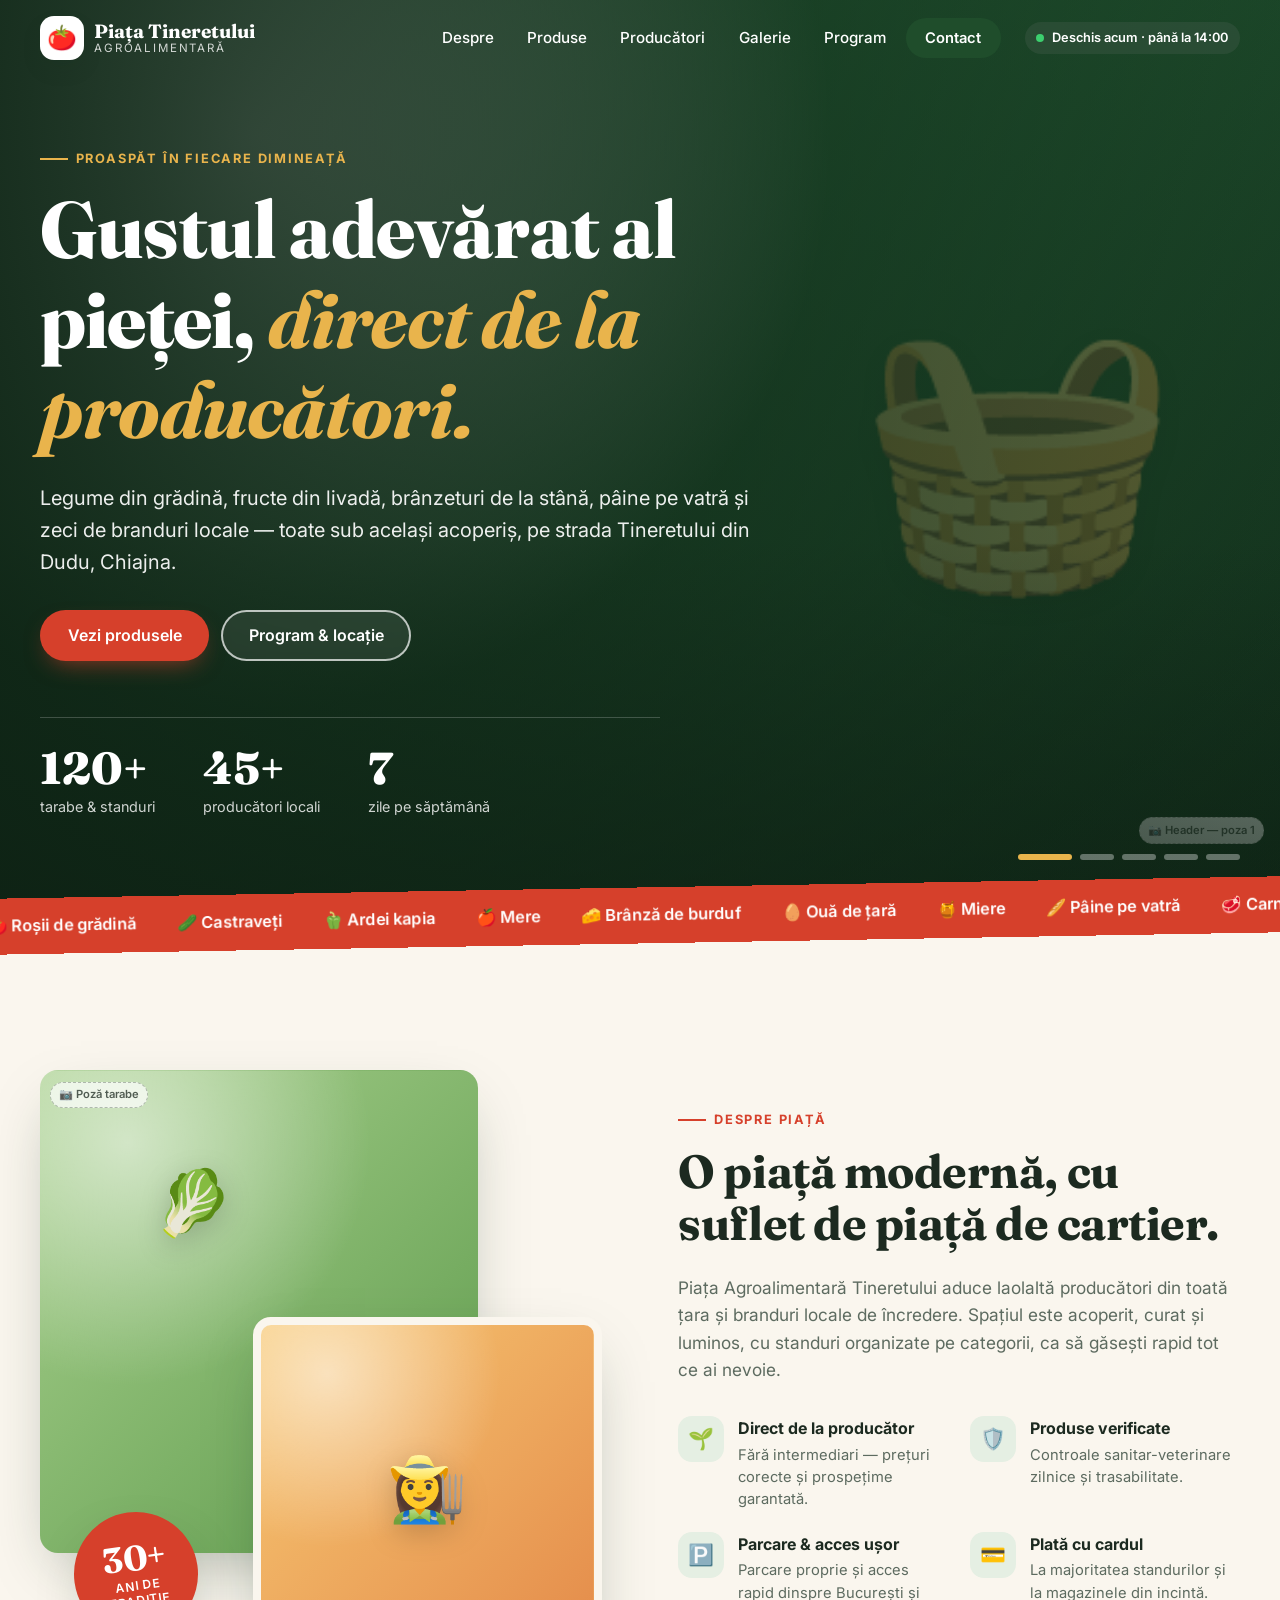
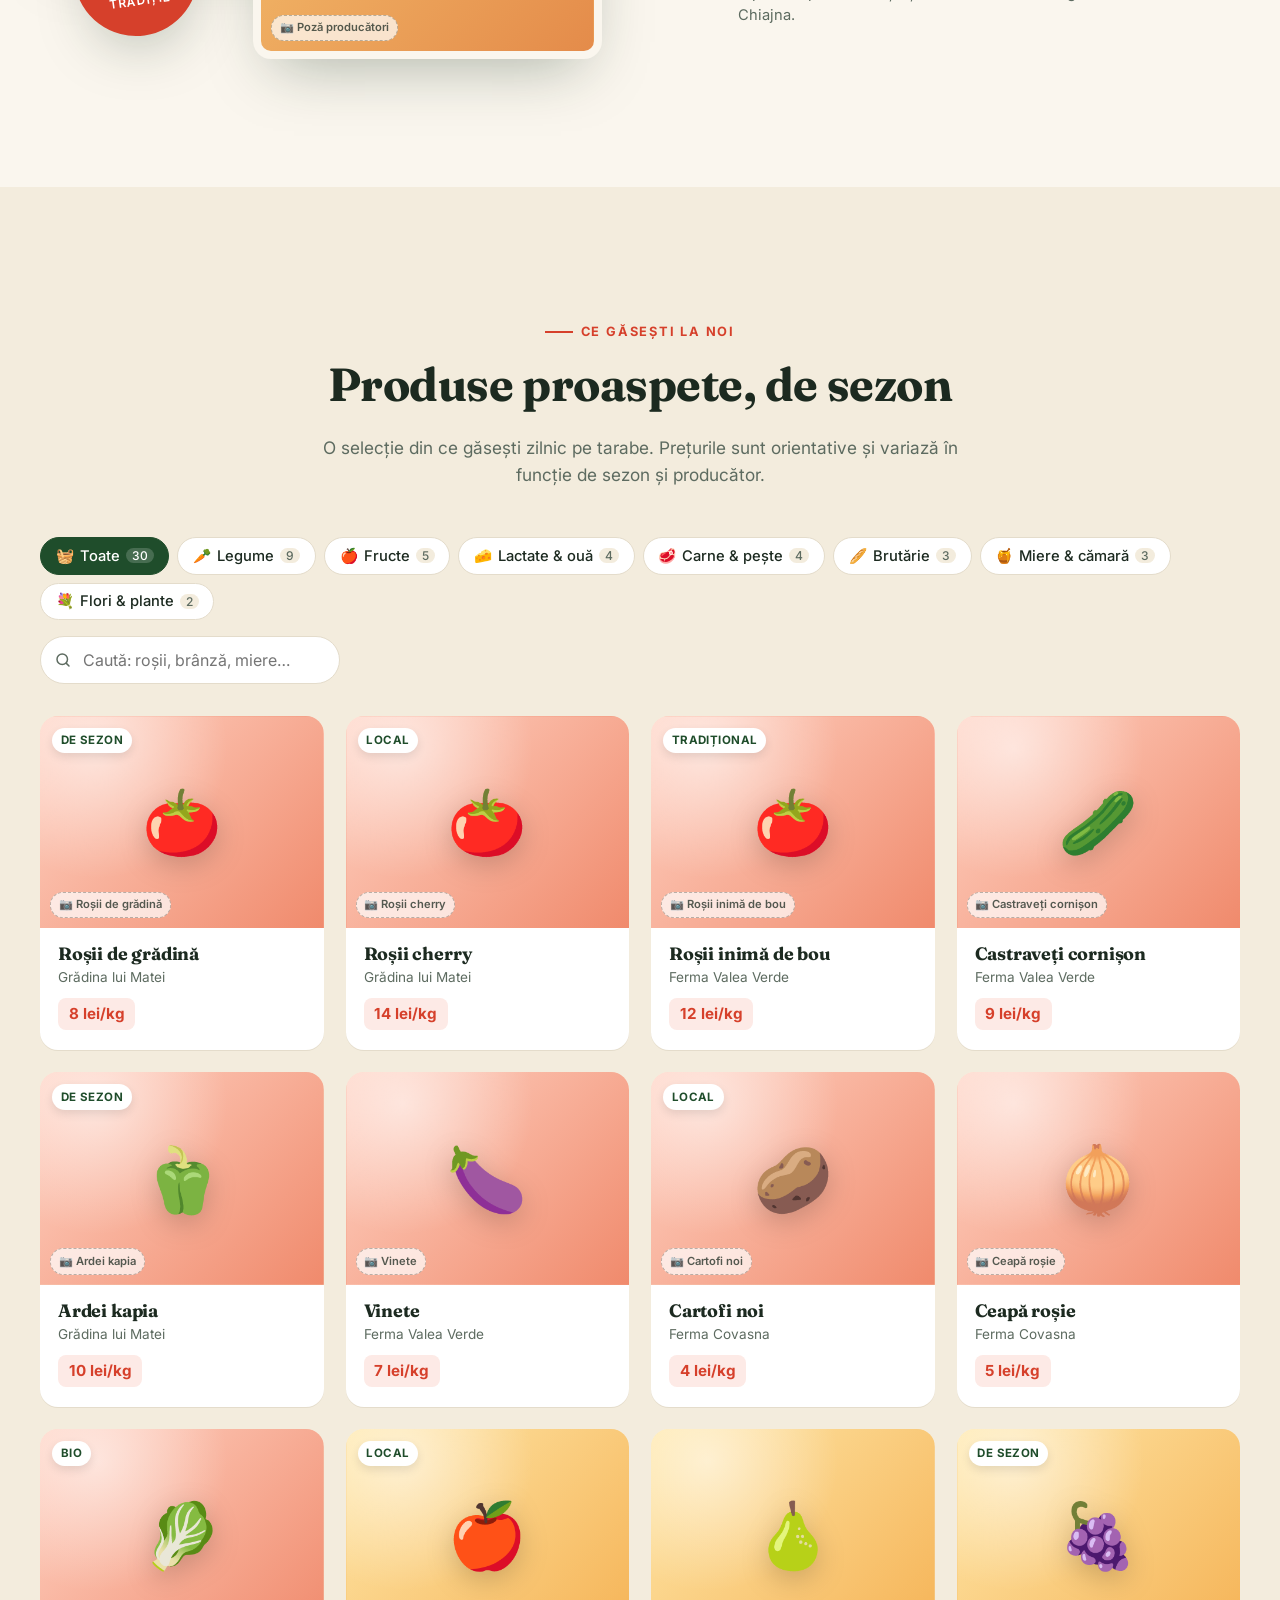
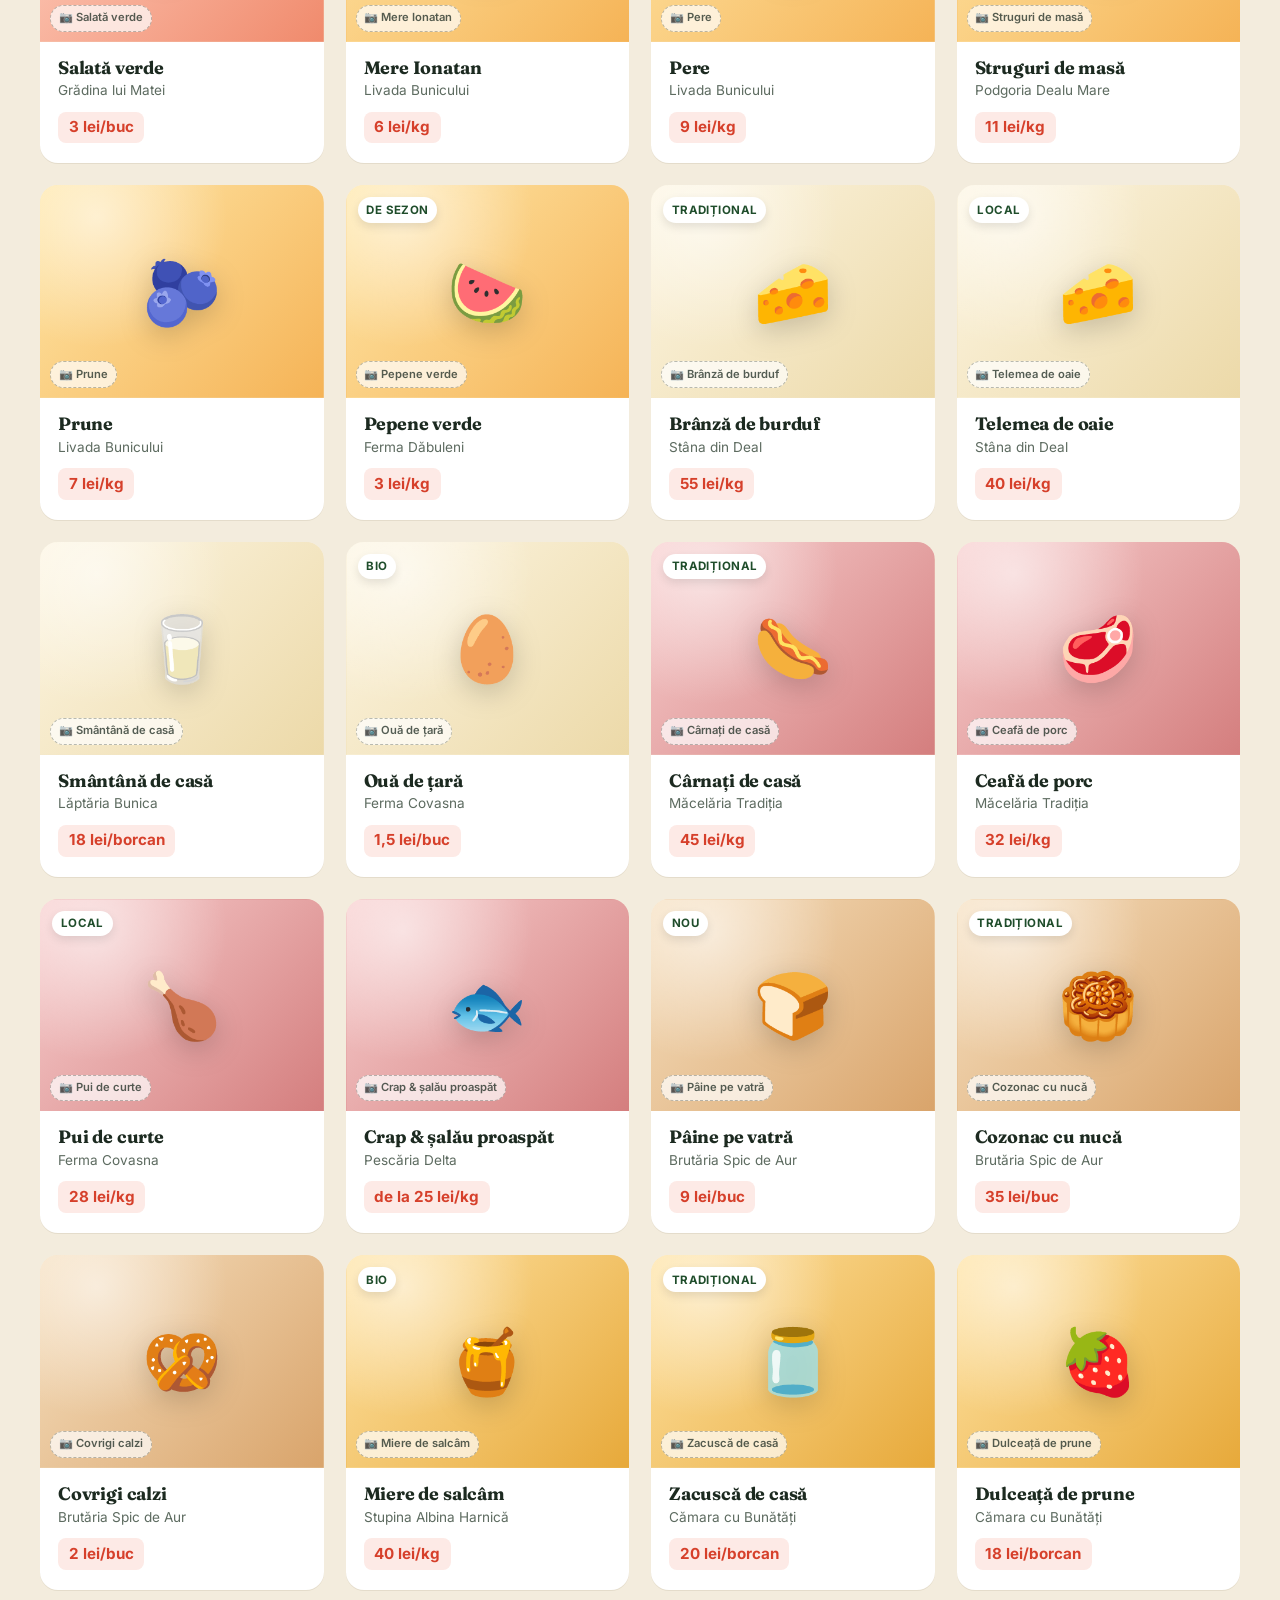
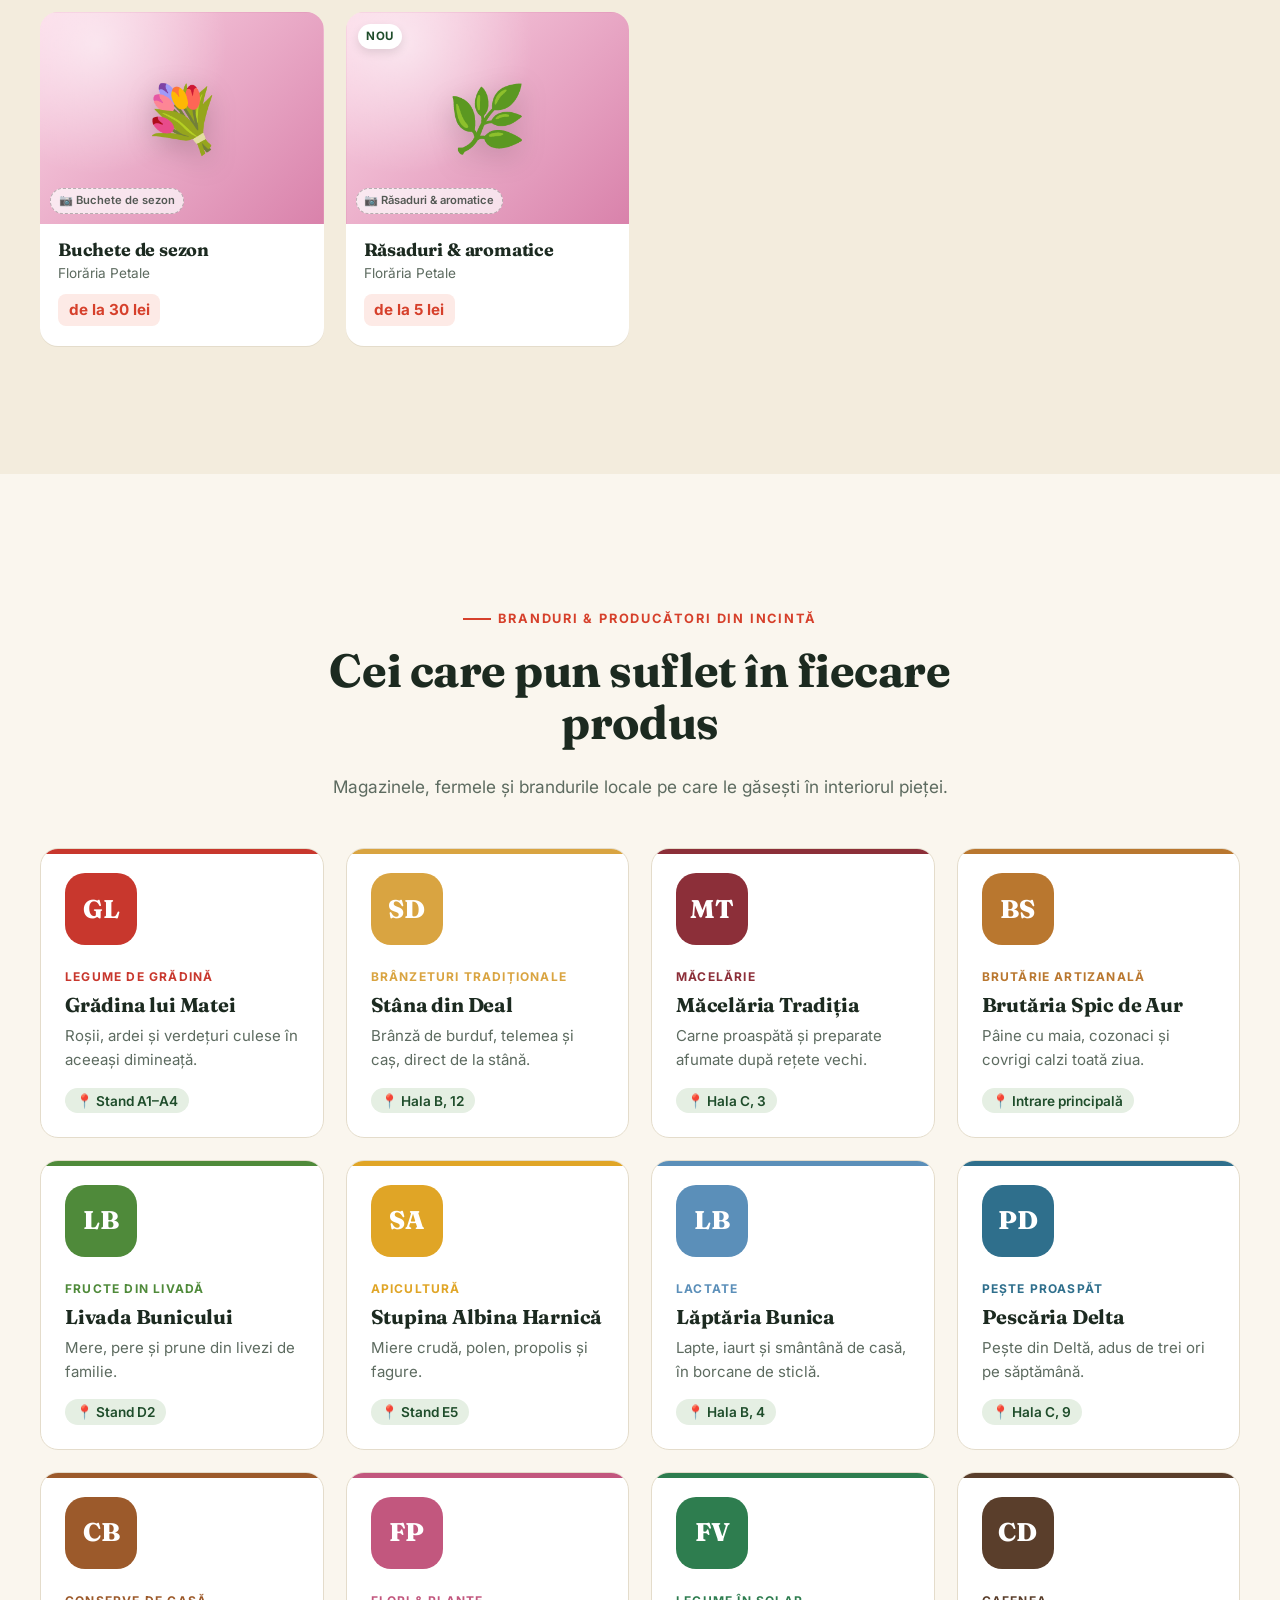
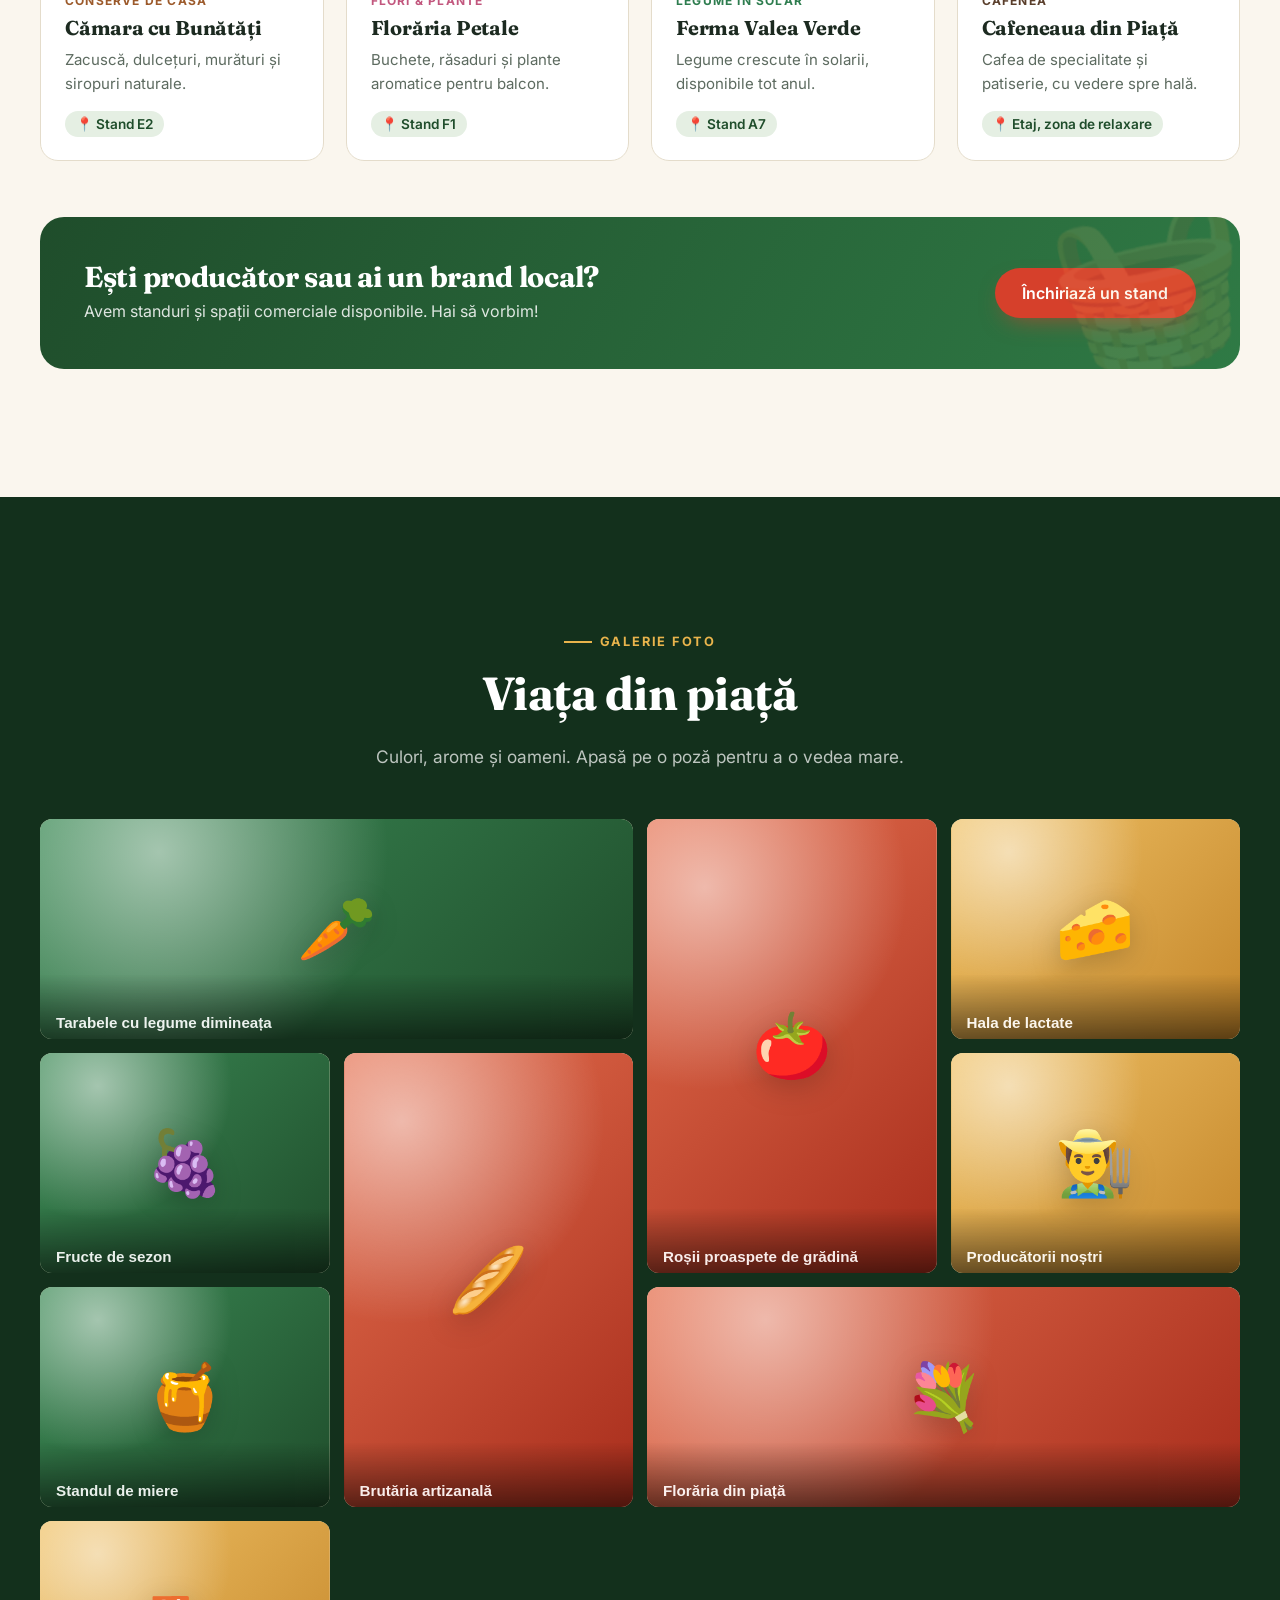
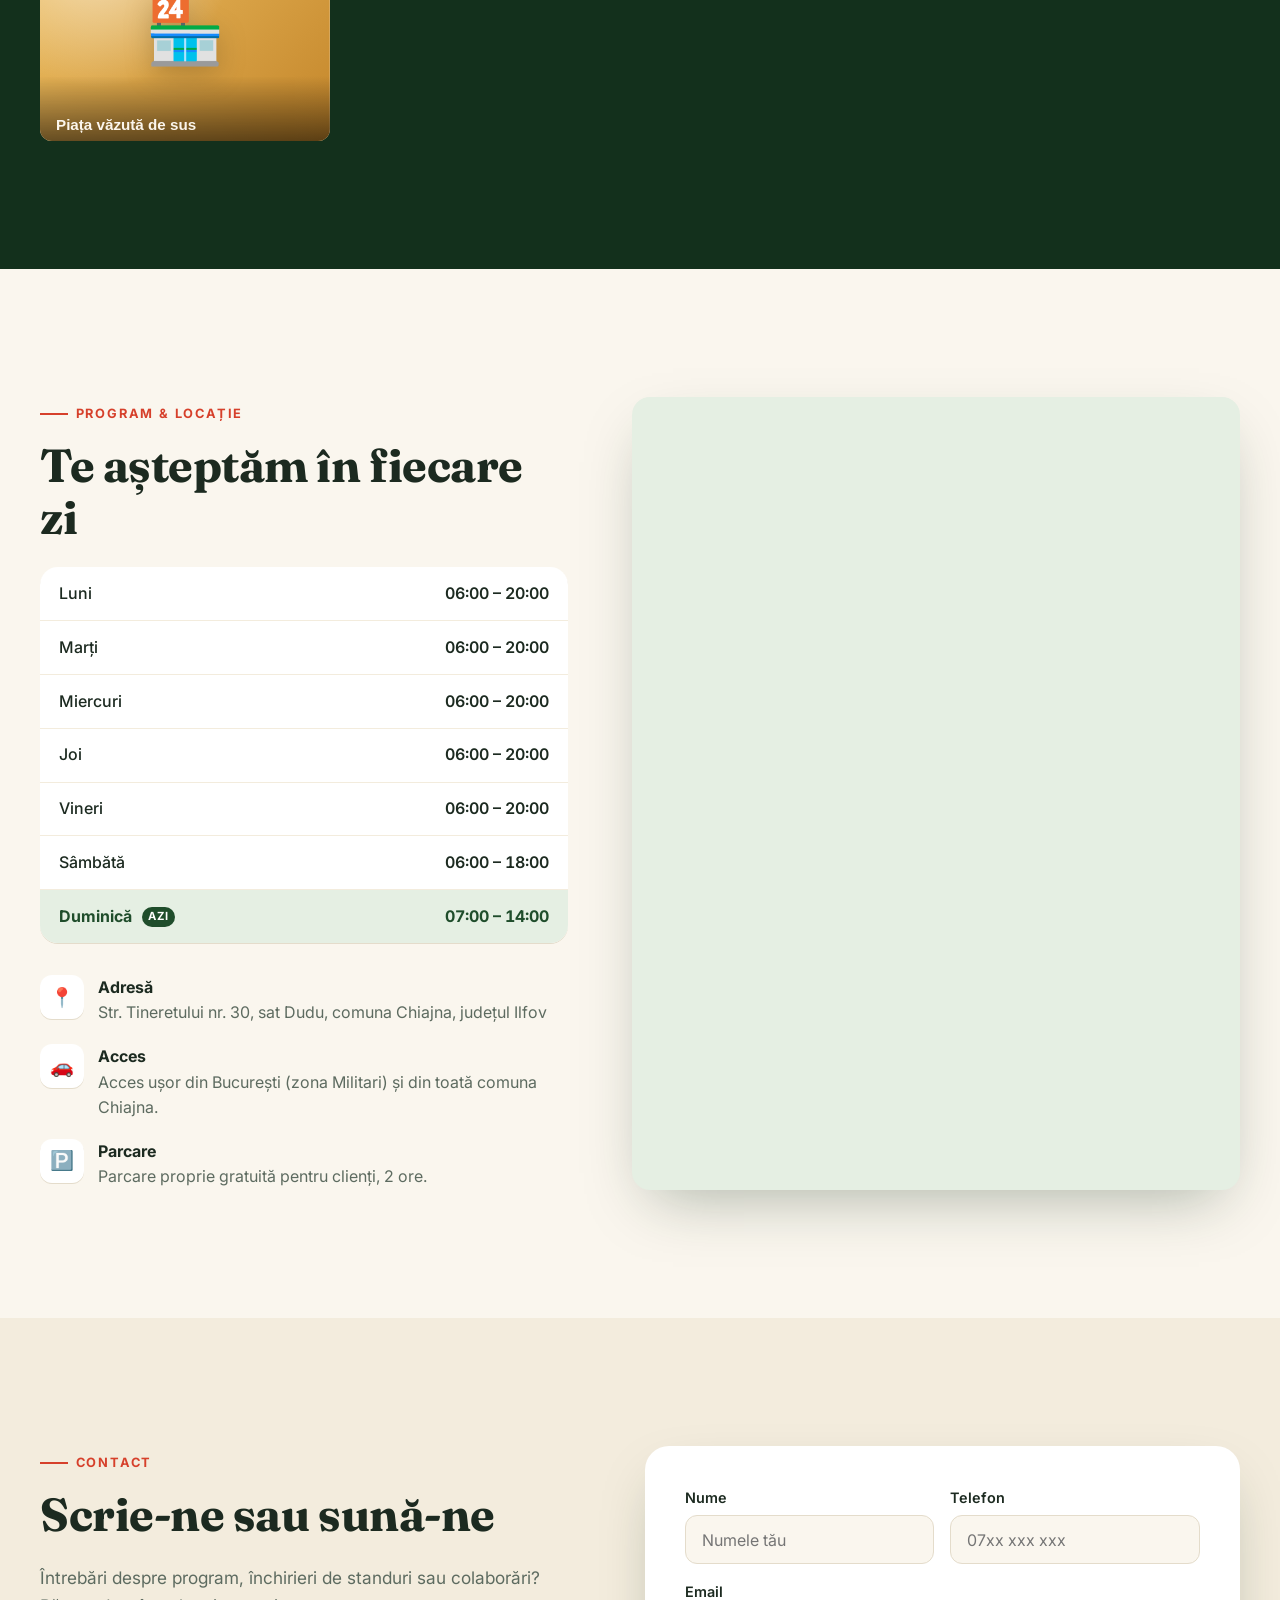
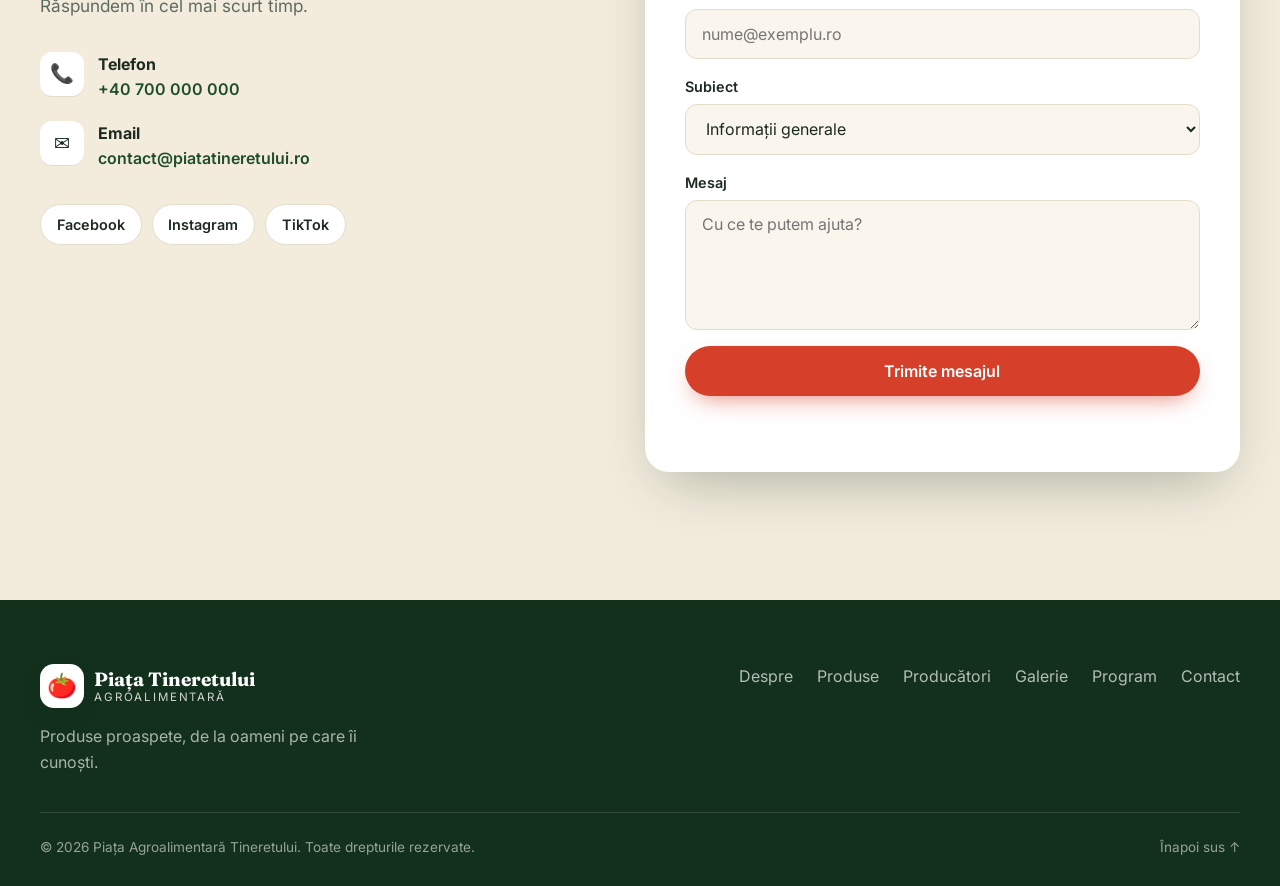
==== commit 7460ca7a: "Header cu 5 poze, adresa din Dudu-Chiajna și subsol cu realizator Header-ul are acum 5 poze care se " ====
--- a/public/index.html
+++ b/public/index.html
@@ -4,12 +4,12 @@
   <meta charset="utf-8">
   <meta name="viewport" content="width=device-width, initial-scale=1">
   <title>Piața Agroalimentară Tineretului — Produse proaspete de la producători locali</title>
-  <meta name="description" content="Piața Agroalimentară Tineretului: legume, fructe, lactate, carne, pâine și bunătăți de la producători locali. Program, producători, galerie foto și contact.">
+  <meta name="description" content="Piața Agroalimentară Tineretului din Dudu, Chiajna (Str. Tineretului nr. 30): legume, fructe, lactate, carne, pâine și bunătăți de la producători locali. Program, producători, galerie foto și contact.">
   <meta name="theme-color" content="#1f4d2b">
   <meta property="og:title" content="Piața Agroalimentară Tineretului">
   <meta property="og:description" content="Produse proaspete, direct de la producători locali.">
   <meta property="og:type" content="website">
-  <meta property="og:image" content="images/galerie/hero.jpg">
+  <meta property="og:image" content="images/galerie/hero-1.jpg">
   <link rel="icon" href="data:image/svg+xml,<svg xmlns='http://www.w3.org/2000/svg' viewBox='0 0 100 100'><text y='.9em' font-size='90'>🍅</text></svg>">
   <link rel="preconnect" href="https://fonts.googleapis.com">
   <link rel="preconnect" href="https://fonts.gstatic.com" crossorigin>
@@ -52,13 +52,14 @@
 
     <!-- ============ HERO ============ -->
     <section class="hero" id="acasa">
-      <div class="hero__media photo" data-photo="images/galerie/hero.jpg" data-emoji="🧺" data-label="Poză principală (hero)"></div>
+      <div class="hero__slides" id="heroSlides" aria-hidden="true"></div>
       <div class="hero__overlay"></div>
+      <div class="hero__dots" id="heroDots" role="tablist" aria-label="Alege poza din header"></div>
 
       <div class="container hero__content">
         <span class="eyebrow eyebrow--light">Proaspăt în fiecare dimineață</span>
         <h1>Gustul adevărat al pieței, <em>direct de la producători.</em></h1>
-        <p class="hero__lead">Legume din grădină, fructe din livadă, brânzeturi de la stână, pâine pe vatră și zeci de branduri locale — toate sub același acoperiș, în inima cartierului Tineretului.</p>
+        <p class="hero__lead">Legume din grădină, fructe din livadă, brânzeturi de la stână, pâine pe vatră și zeci de branduri locale — toate sub același acoperiș, pe strada Tineretului din Dudu, Chiajna.</p>
         <div class="hero__actions">
           <a href="#produse" class="btn btn--primary">Vezi produsele</a>
           <a href="#program" class="btn btn--ghost">Program &amp; locație</a>
@@ -108,7 +109,7 @@
             </li>
             <li>
               <span class="features__icon">🅿️</span>
-              <div><strong>Parcare &amp; acces ușor</strong><p>Parcare proprie, aproape de metrou și de liniile de tramvai.</p></div>
+              <div><strong>Parcare &amp; acces ușor</strong><p>Parcare proprie și acces rapid dinspre București și Chiajna.</p></div>
             </li>
             <li>
               <span class="features__icon">💳</span>
@@ -190,7 +191,7 @@
 
           <ul class="info-list">
             <li><span>📍</span><div><strong>Adresă</strong><p id="addressText"></p></div></li>
-            <li><span>🚇</span><div><strong>Transport</strong><p id="transportText"></p></div></li>
+            <li><span>🚗</span><div><strong>Acces</strong><p id="transportText"></p></div></li>
             <li><span>🅿️</span><div><strong>Parcare</strong><p id="parkingText"></p></div></li>
           </ul>
         </div>
@@ -269,7 +270,14 @@
     </div>
     <div class="container footer__bottom">
       <span>© <span id="year"></span> Piața Agroalimentară Tineretului. Toate drepturile rezervate.</span>
+      <span class="footer__maker" id="footerMaker" hidden></span>
       <a href="#acasa">Înapoi sus ↑</a>
+    </div>
+    <div class="container">
+      <details class="footer__credits" id="photoCredits" hidden>
+        <summary>Credite foto</summary>
+        <ul></ul>
+      </details>
     </div>
   </footer>
 
@@ -285,6 +293,7 @@
   </div>
 
   <script src="js/data.js"></script>
+  <script src="js/credits.js"></script>
   <script src="js/main.js"></script>
 </body>
 </html>
--- a/public/css/style.css
+++ b/public/css/style.css
@@ -185,11 +185,28 @@
   color: var(--white);
   isolation: isolate;
 }
-.hero__media { position: absolute; inset: 0; z-index: -2; --ph-a: #2f7a45; --ph-b: #13301c; }
-.hero__media::before { font-size: clamp(8rem, 22vw, 16rem); opacity: .35; justify-items: end; padding-right: 8vw; }
-.hero__media::after { left: auto; right: 16px; bottom: 16px; }
-.hero__media.has-image { animation: slowzoom 18s ease-out both; }
-@keyframes slowzoom { from { transform: scale(1.08); } to { transform: scale(1); } }
+.hero__slides { position: absolute; inset: 0; z-index: -2; overflow: hidden; background: var(--green-900); }
+.hero__slide {
+  position: absolute; inset: 0;
+  opacity: 0; transition: opacity 1.4s ease;
+  --ph-a: #2f7a45; --ph-b: #13301c;
+}
+.hero__slide:nth-child(2) { --ph-a: #c8452f; --ph-b: #5a1a10; }
+.hero__slide:nth-child(3) { --ph-a: #c98a2b; --ph-b: #4d3410; }
+.hero__slide:nth-child(4) { --ph-a: #8a7a3a; --ph-b: #2e2a12; }
+.hero__slide:nth-child(5) { --ph-a: #3b6e8c; --ph-b: #12293a; }
+.hero__slide.is-active { opacity: 1; }
+.hero__slide.has-image.is-active { animation: slowzoom 7s ease-out both; }
+.hero__slide::before { font-size: clamp(8rem, 22vw, 16rem); opacity: .35; justify-items: end; padding-right: 8vw; }
+.hero__slide::after { left: auto; right: 16px; bottom: 56px; }
+@keyframes slowzoom { from { transform: scale(1.1); } to { transform: scale(1); } }
+.hero__dots { position: absolute; right: max(16px, calc((100% - 1200px) / 2)); bottom: 40px; display: flex; gap: 8px; z-index: 1; }
+.hero__dots button {
+  width: 34px; height: 6px; padding: 0; border: 0; border-radius: 999px; cursor: pointer;
+  background: rgba(255, 255, 255, .35); transition: background-color .3s ease, width .3s ease;
+}
+.hero__dots button:hover { background: rgba(255, 255, 255, .6); }
+.hero__dots button.is-active { width: 54px; background: var(--mustard); }
 .hero__overlay {
   position: absolute; inset: 0; z-index: -1;
   background:
@@ -442,6 +459,13 @@
 .footer__nav a:hover { opacity: 1; color: var(--mustard); }
 .footer__bottom { display: flex; flex-wrap: wrap; gap: 12px; justify-content: space-between; padding-top: 24px; font-size: .85rem; opacity: .65; }
 .footer__bottom a { text-decoration: none; }
+.footer__maker a { color: var(--mustard); font-weight: 600; text-decoration: none; }
+.footer__maker a:hover { text-decoration: underline; }
+.footer__credits { margin-top: 18px; font-size: .78rem; opacity: .6; }
+.footer__credits summary { cursor: pointer; }
+.footer__credits ul { margin: 10px 0 0; padding-left: 18px; columns: 2 320px; column-gap: 32px; }
+.footer__credits li { margin-bottom: 4px; break-inside: avoid; }
+.footer__credits a { color: inherit; }
 
 /* ---------- Animații la scroll ---------- */
 .reveal { opacity: 0; transform: translateY(28px); transition: opacity .8s ease, transform .8s ease; transition-delay: calc(var(--i, 0) * 80ms); }
@@ -483,6 +507,9 @@
   .hero__stats { display: grid; grid-template-columns: repeat(3, 1fr); gap: 12px; margin-top: 2.5rem; }
   .hero__stats dd { font-size: .8rem; line-height: 1.3; }
   .hero__actions .btn { flex: 1 1 auto; }
+  .hero__dots { left: 16px; right: auto; bottom: 28px; }
+  .hero__dots button { width: 24px; }
+  .hero__dots button.is-active { width: 40px; }
   .features { grid-template-columns: 1fr; }
   .toolbar { flex-direction: column; align-items: stretch; }
   .chips { flex-wrap: nowrap; overflow-x: auto; margin: 0 -16px; padding: 0 16px 6px; scrollbar-width: none; }
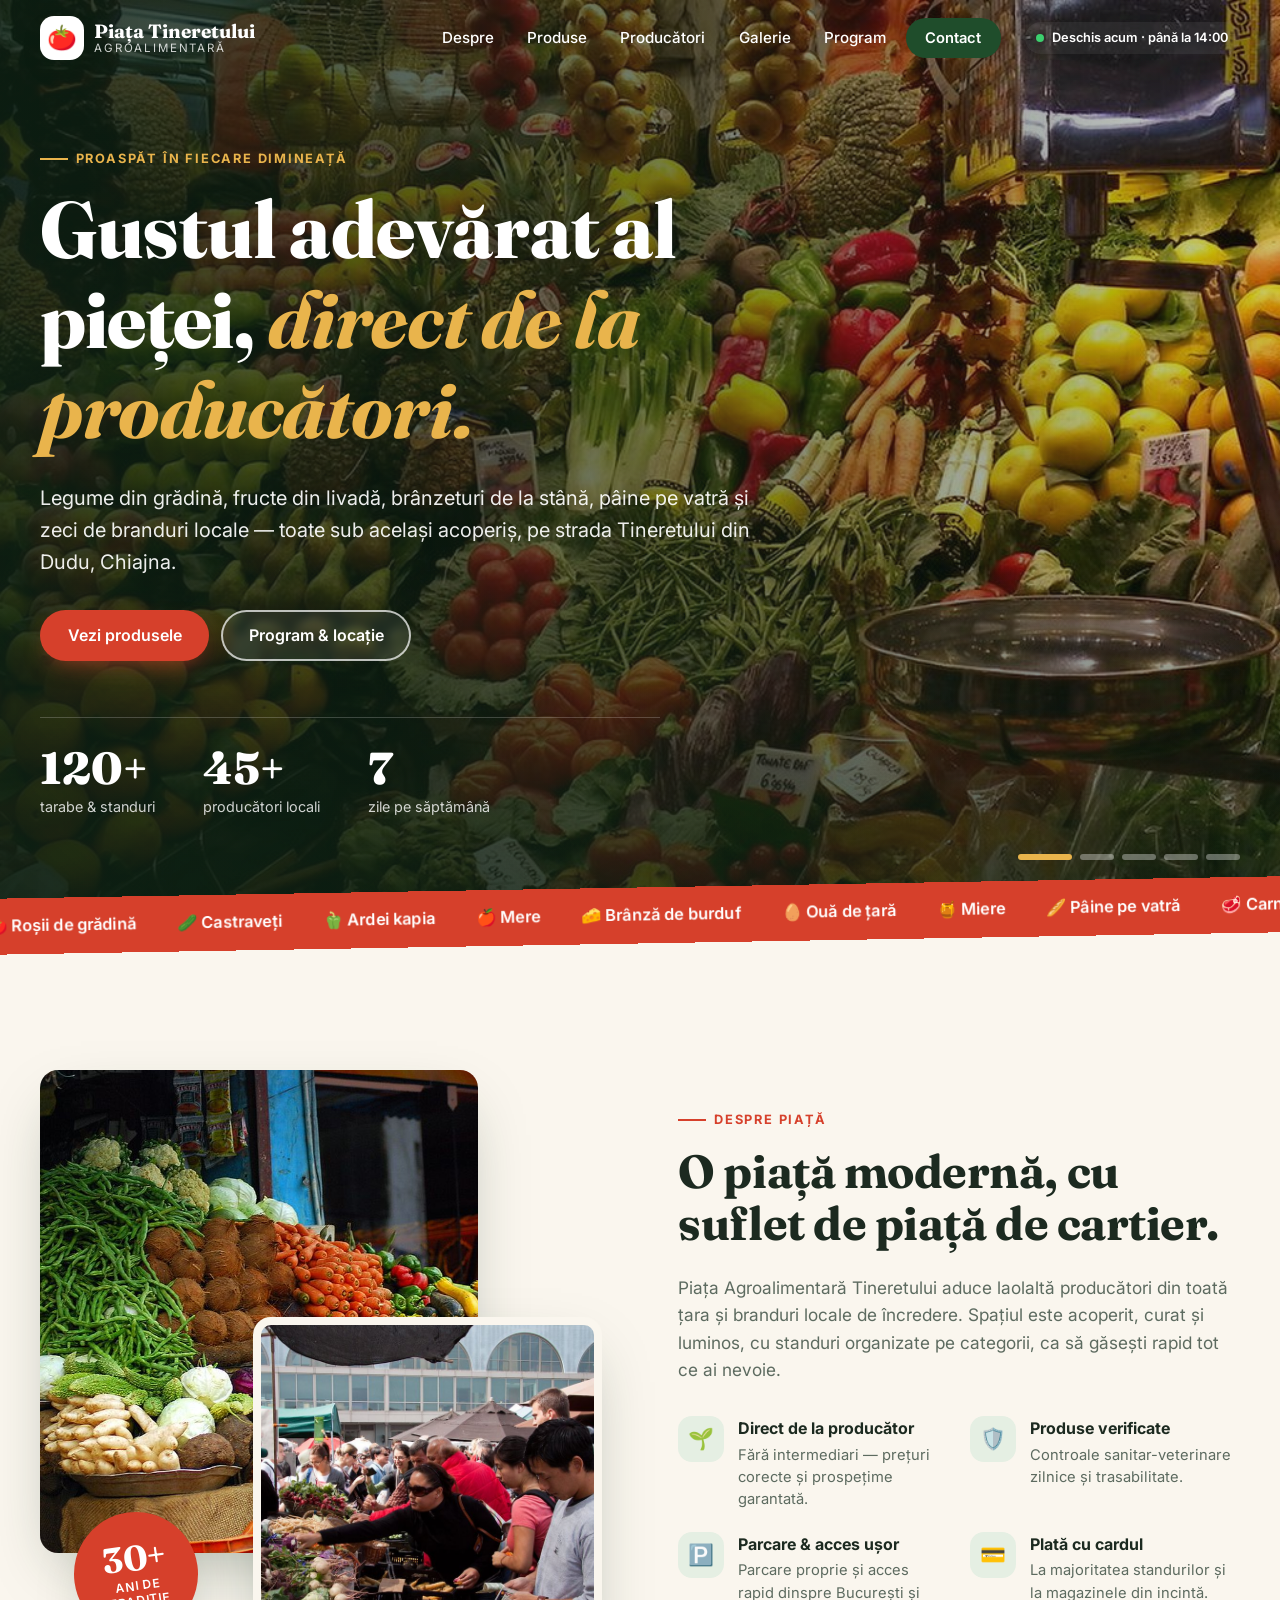
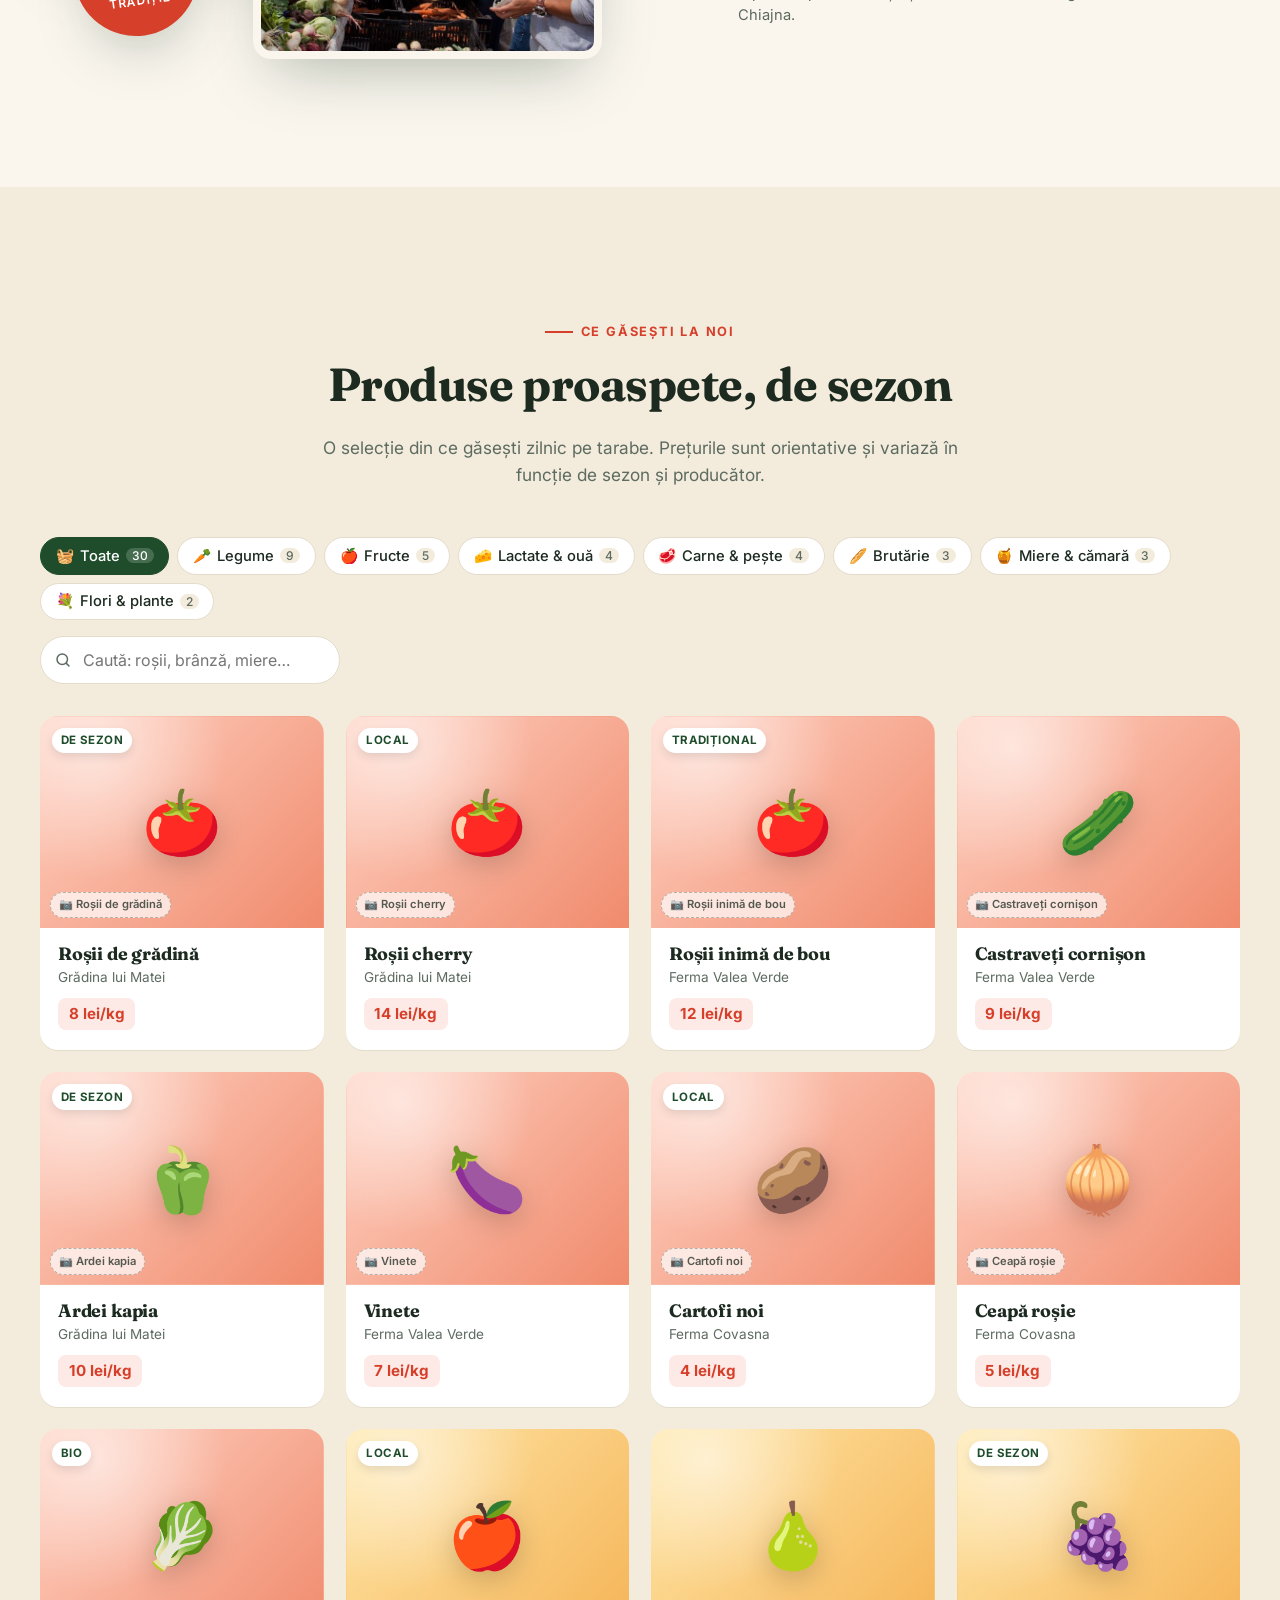
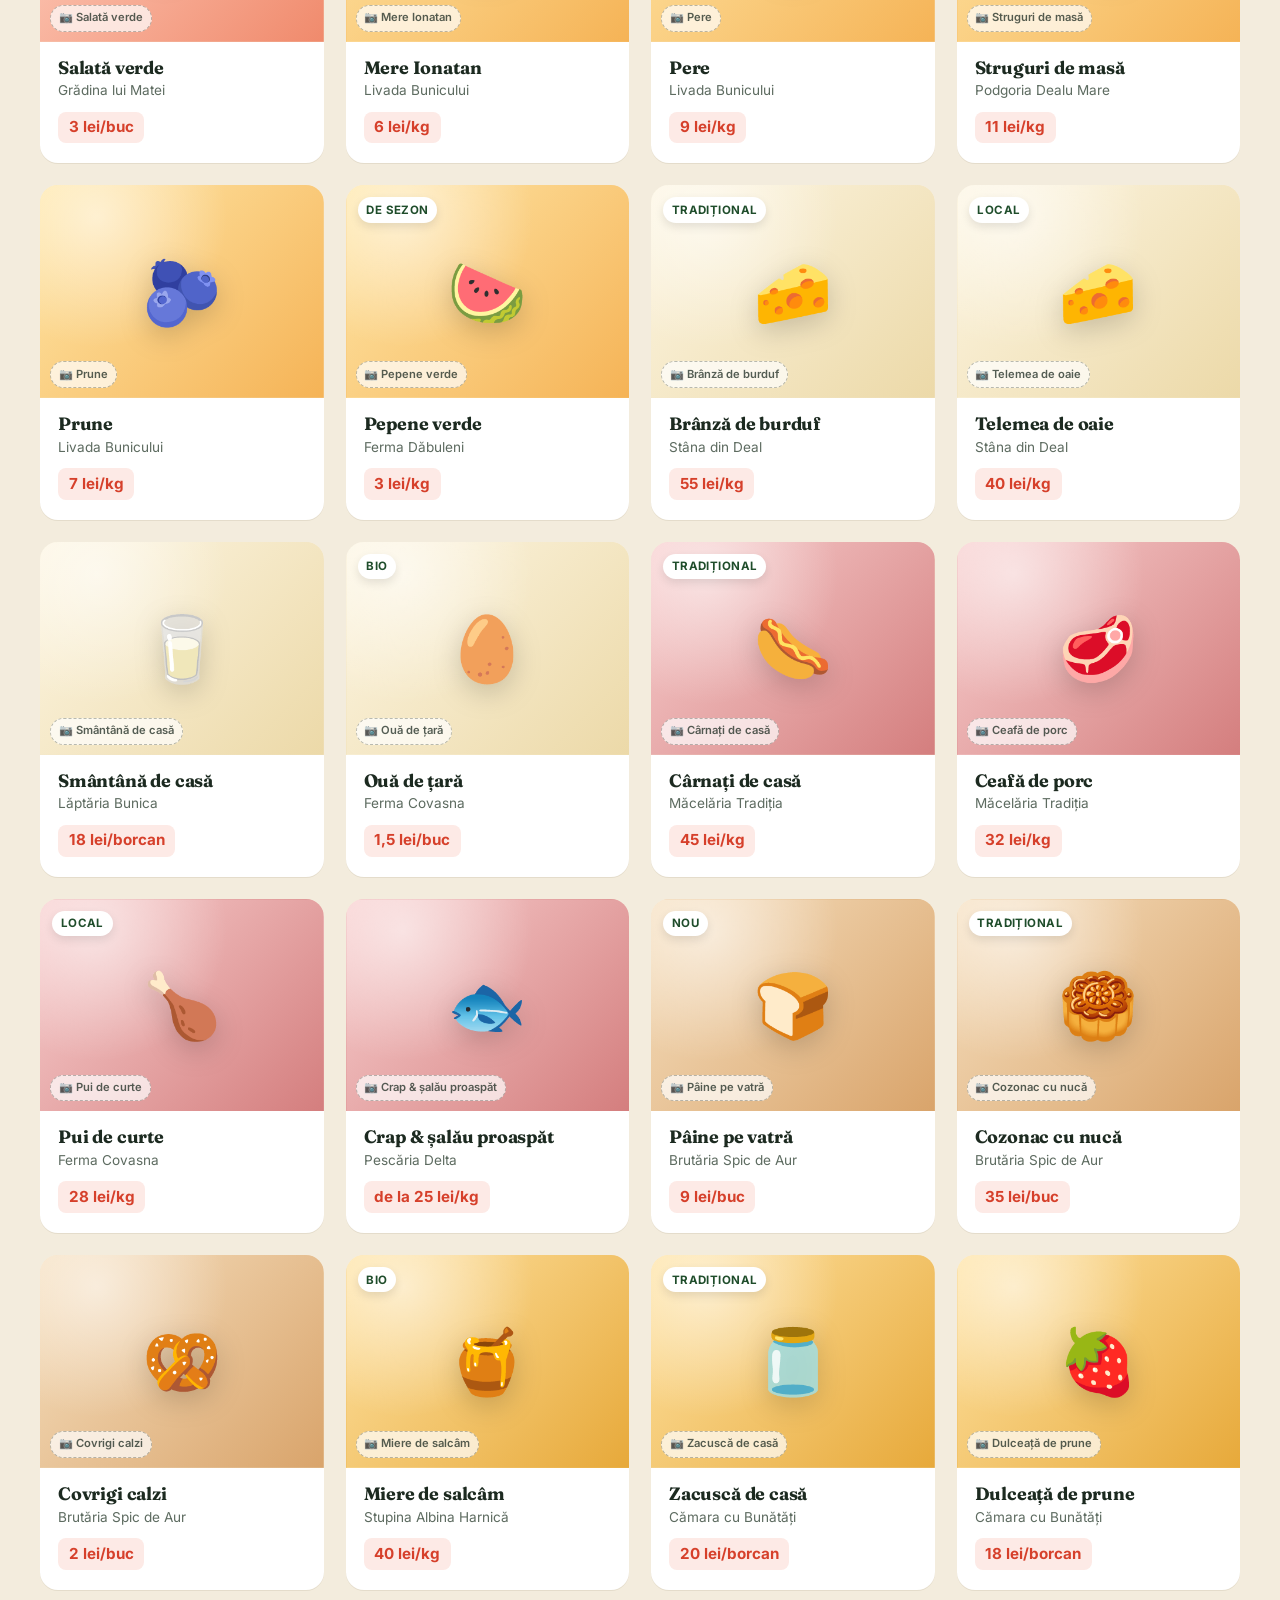
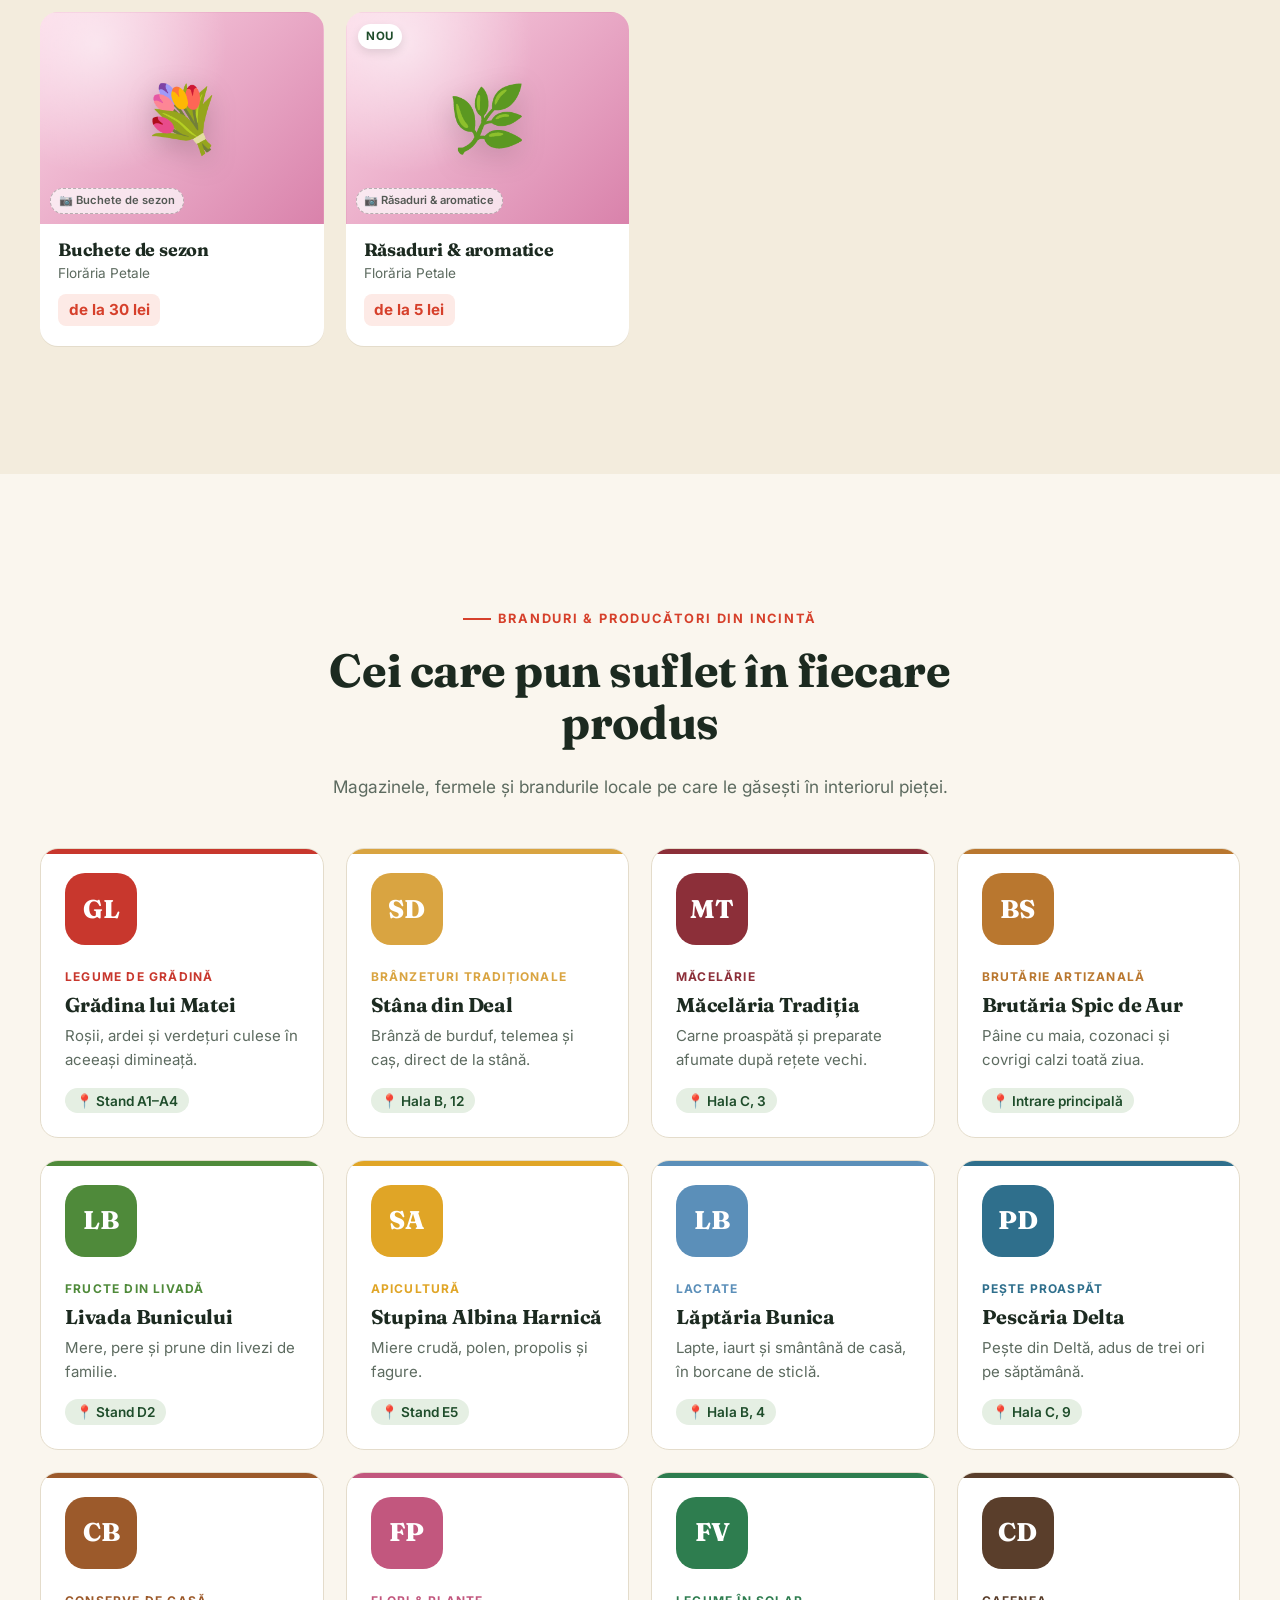
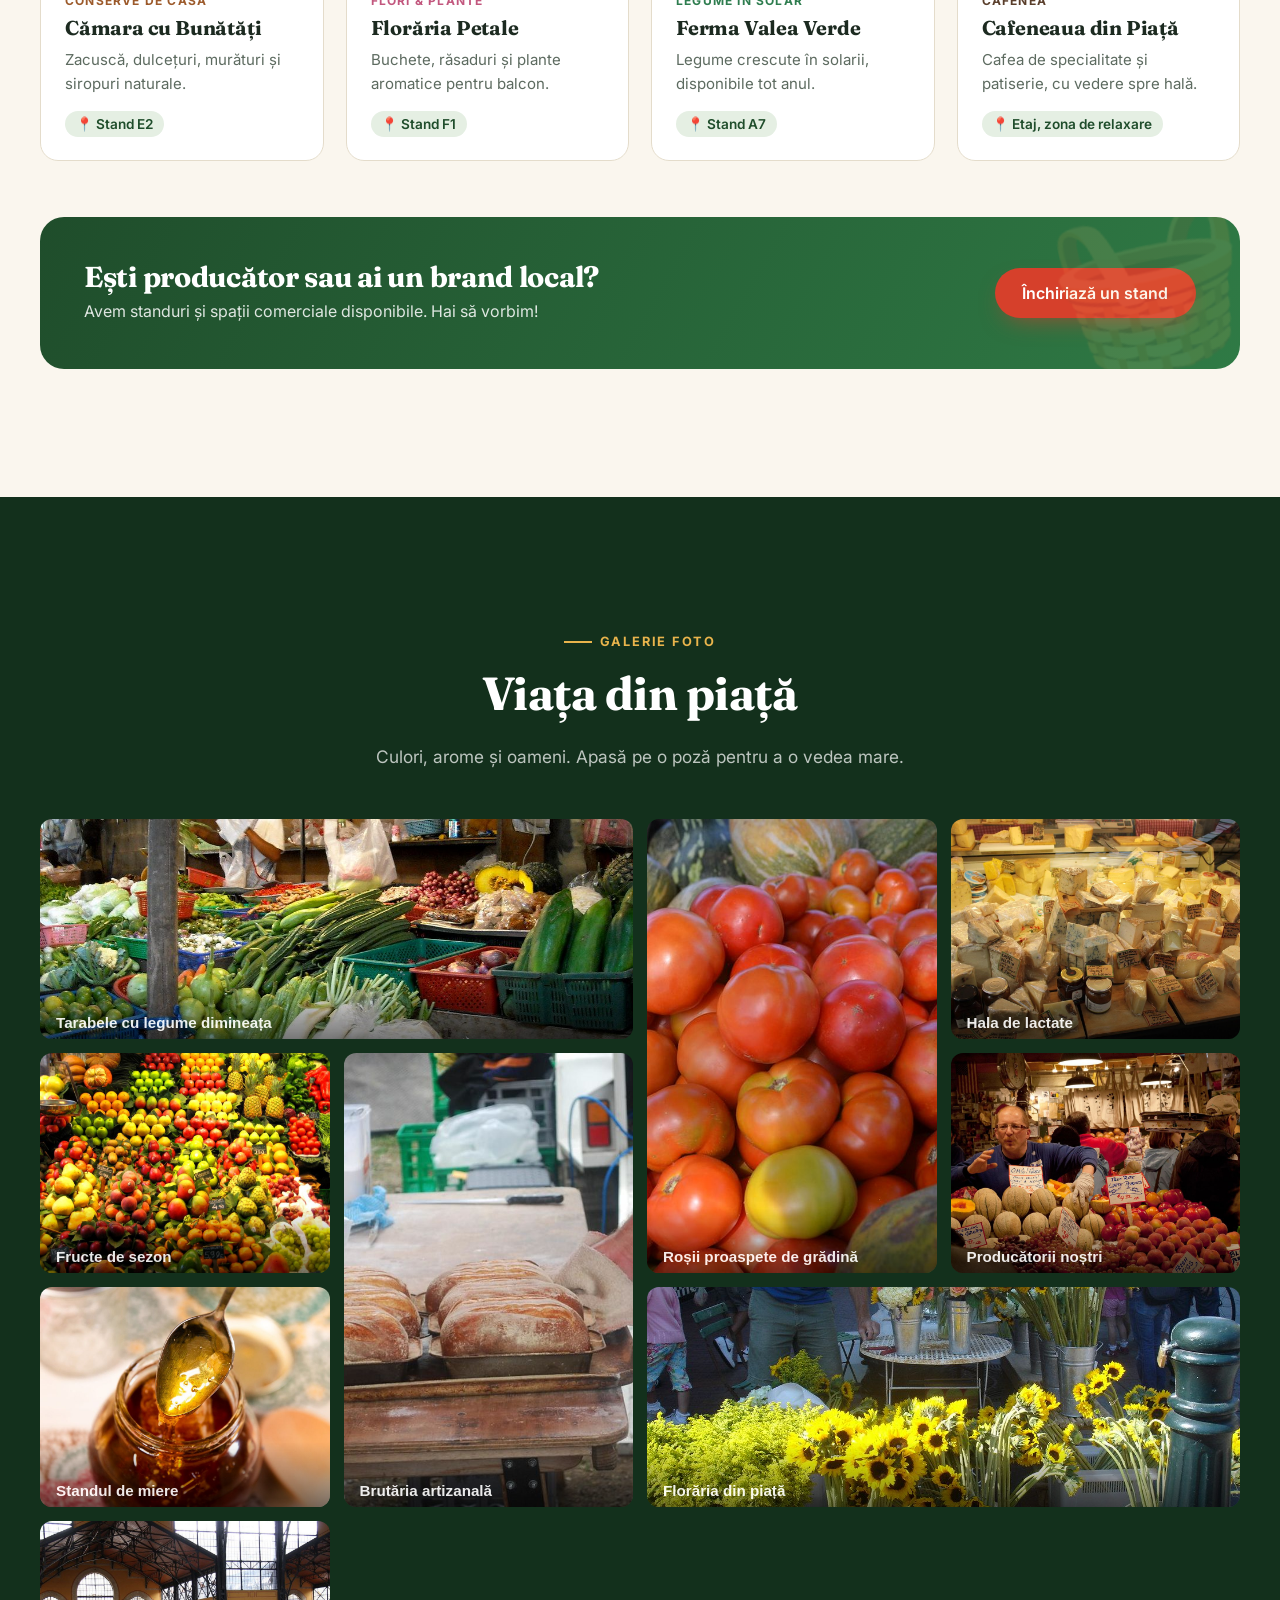
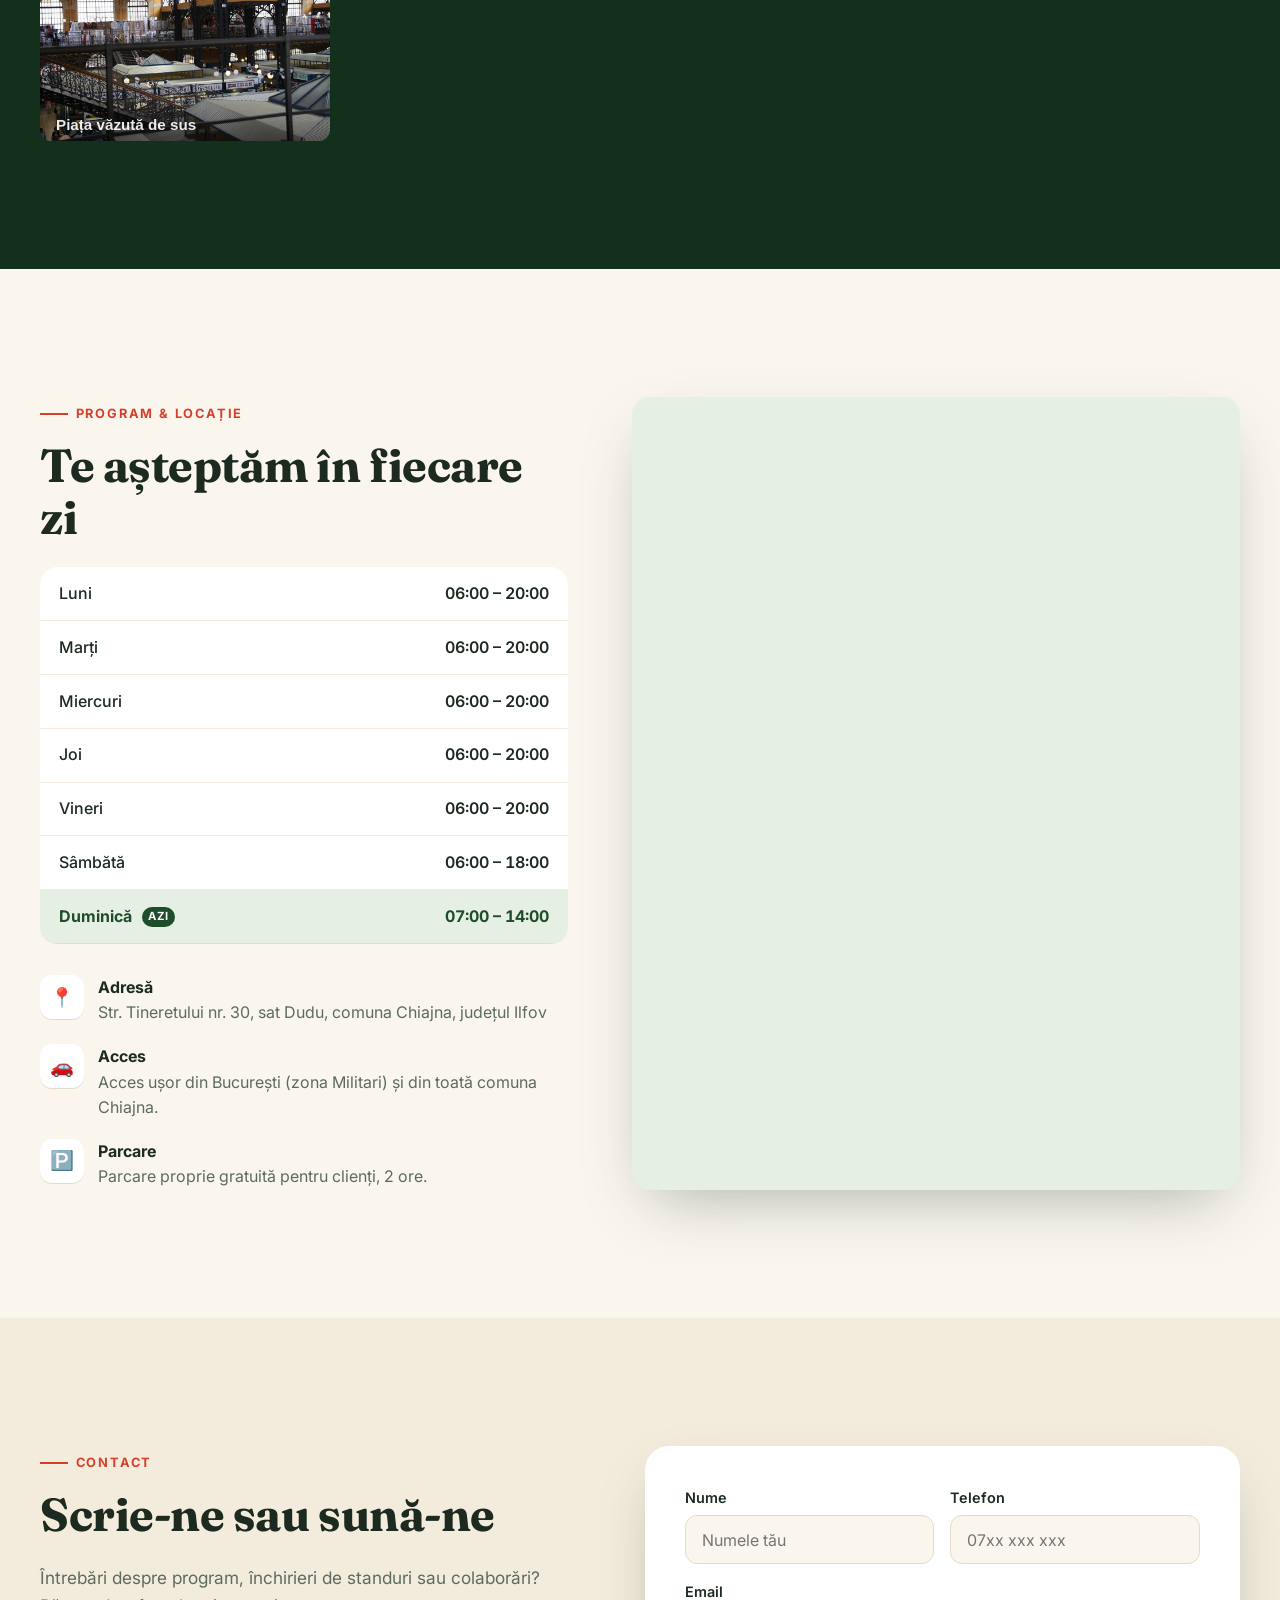
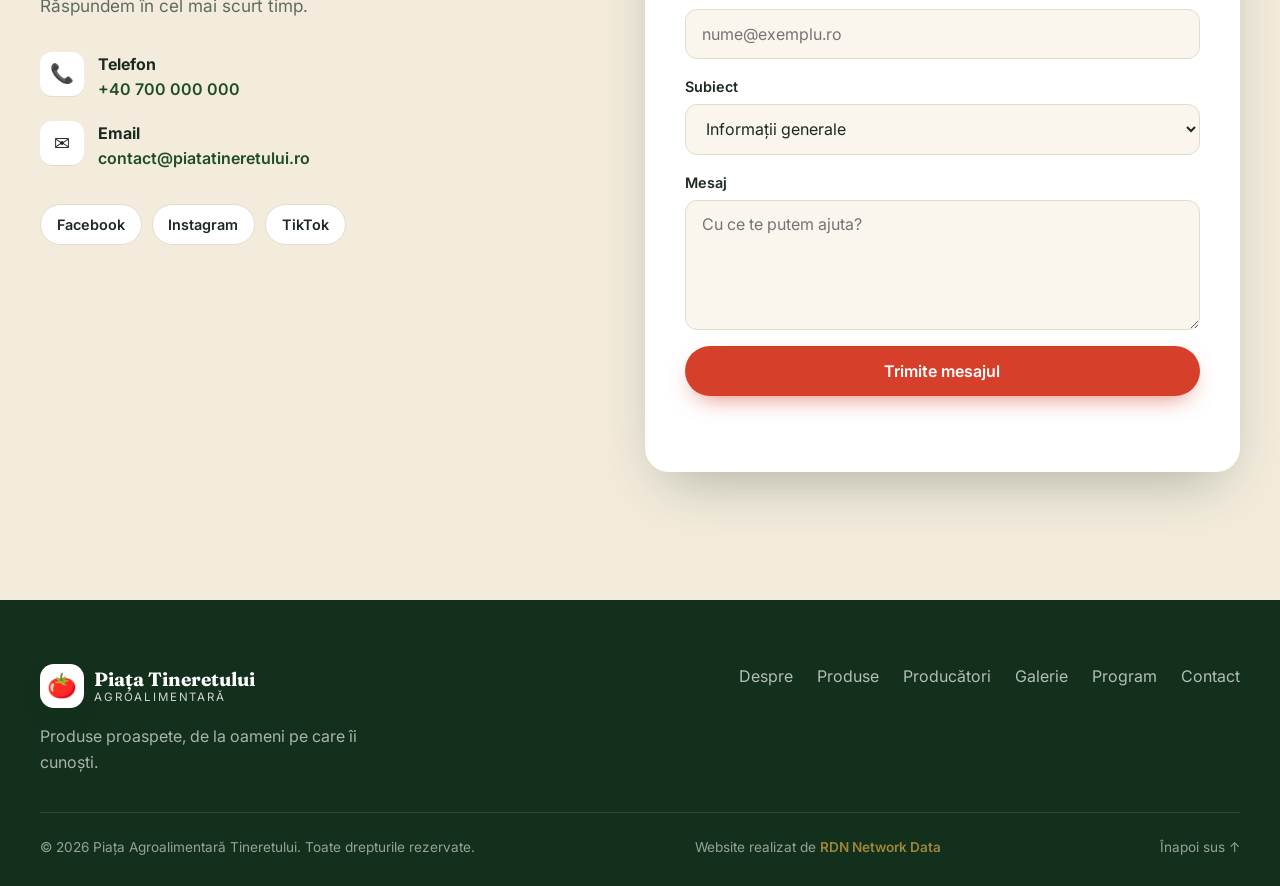
==== commit 5b7ae3d4: "Poze reale de test pentru header, Despre și galerie Poze Flickr cu licențe Creative Commons (prin Op" ====
--- a/public/index.html
+++ b/public/index.html
@@ -9,7 +9,7 @@
   <meta property="og:title" content="Piața Agroalimentară Tineretului">
   <meta property="og:description" content="Produse proaspete, direct de la producători locali.">
   <meta property="og:type" content="website">
-  <meta property="og:image" content="images/galerie/hero-1.jpg">
+  <meta property="og:image" content="images/galerie/hero-4.jpg">
   <link rel="icon" href="data:image/svg+xml,<svg xmlns='http://www.w3.org/2000/svg' viewBox='0 0 100 100'><text y='.9em' font-size='90'>🍅</text></svg>">
   <link rel="preconnect" href="https://fonts.googleapis.com">
   <link rel="preconnect" href="https://fonts.gstatic.com" crossorigin>
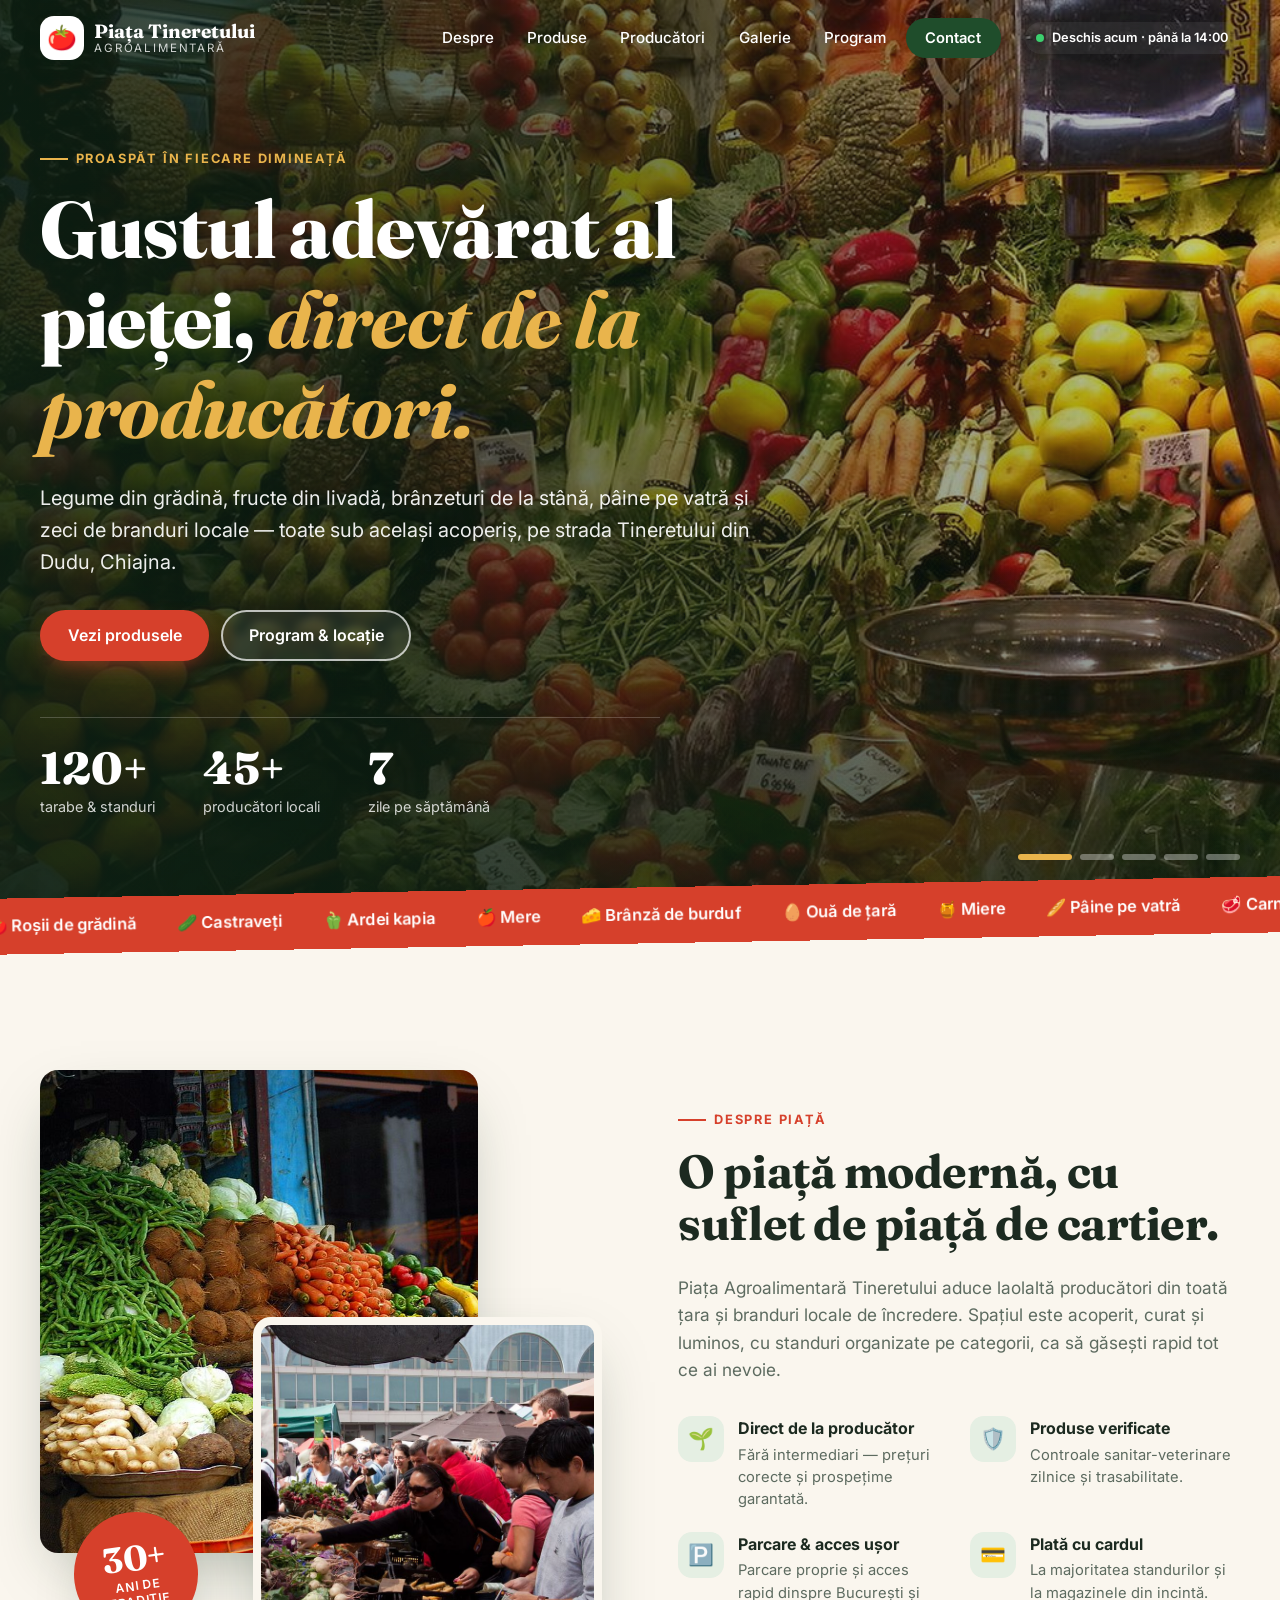
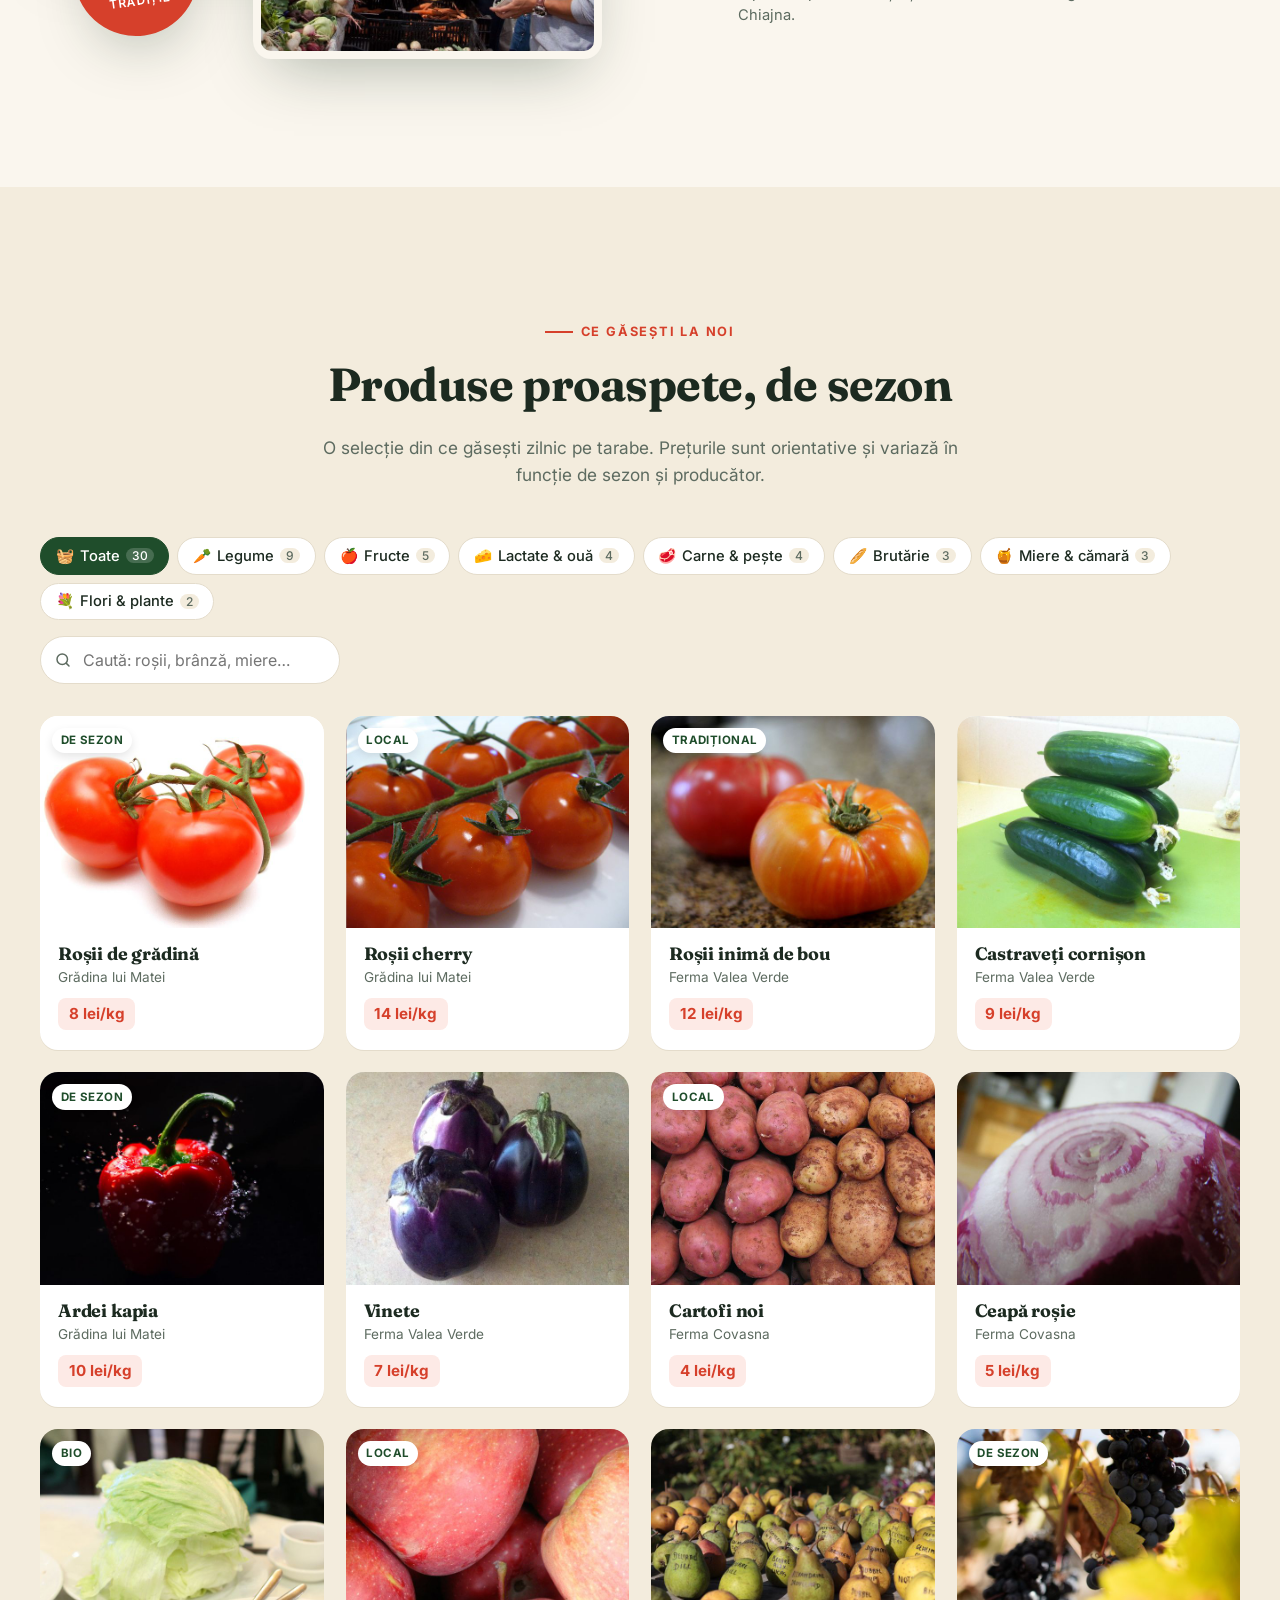
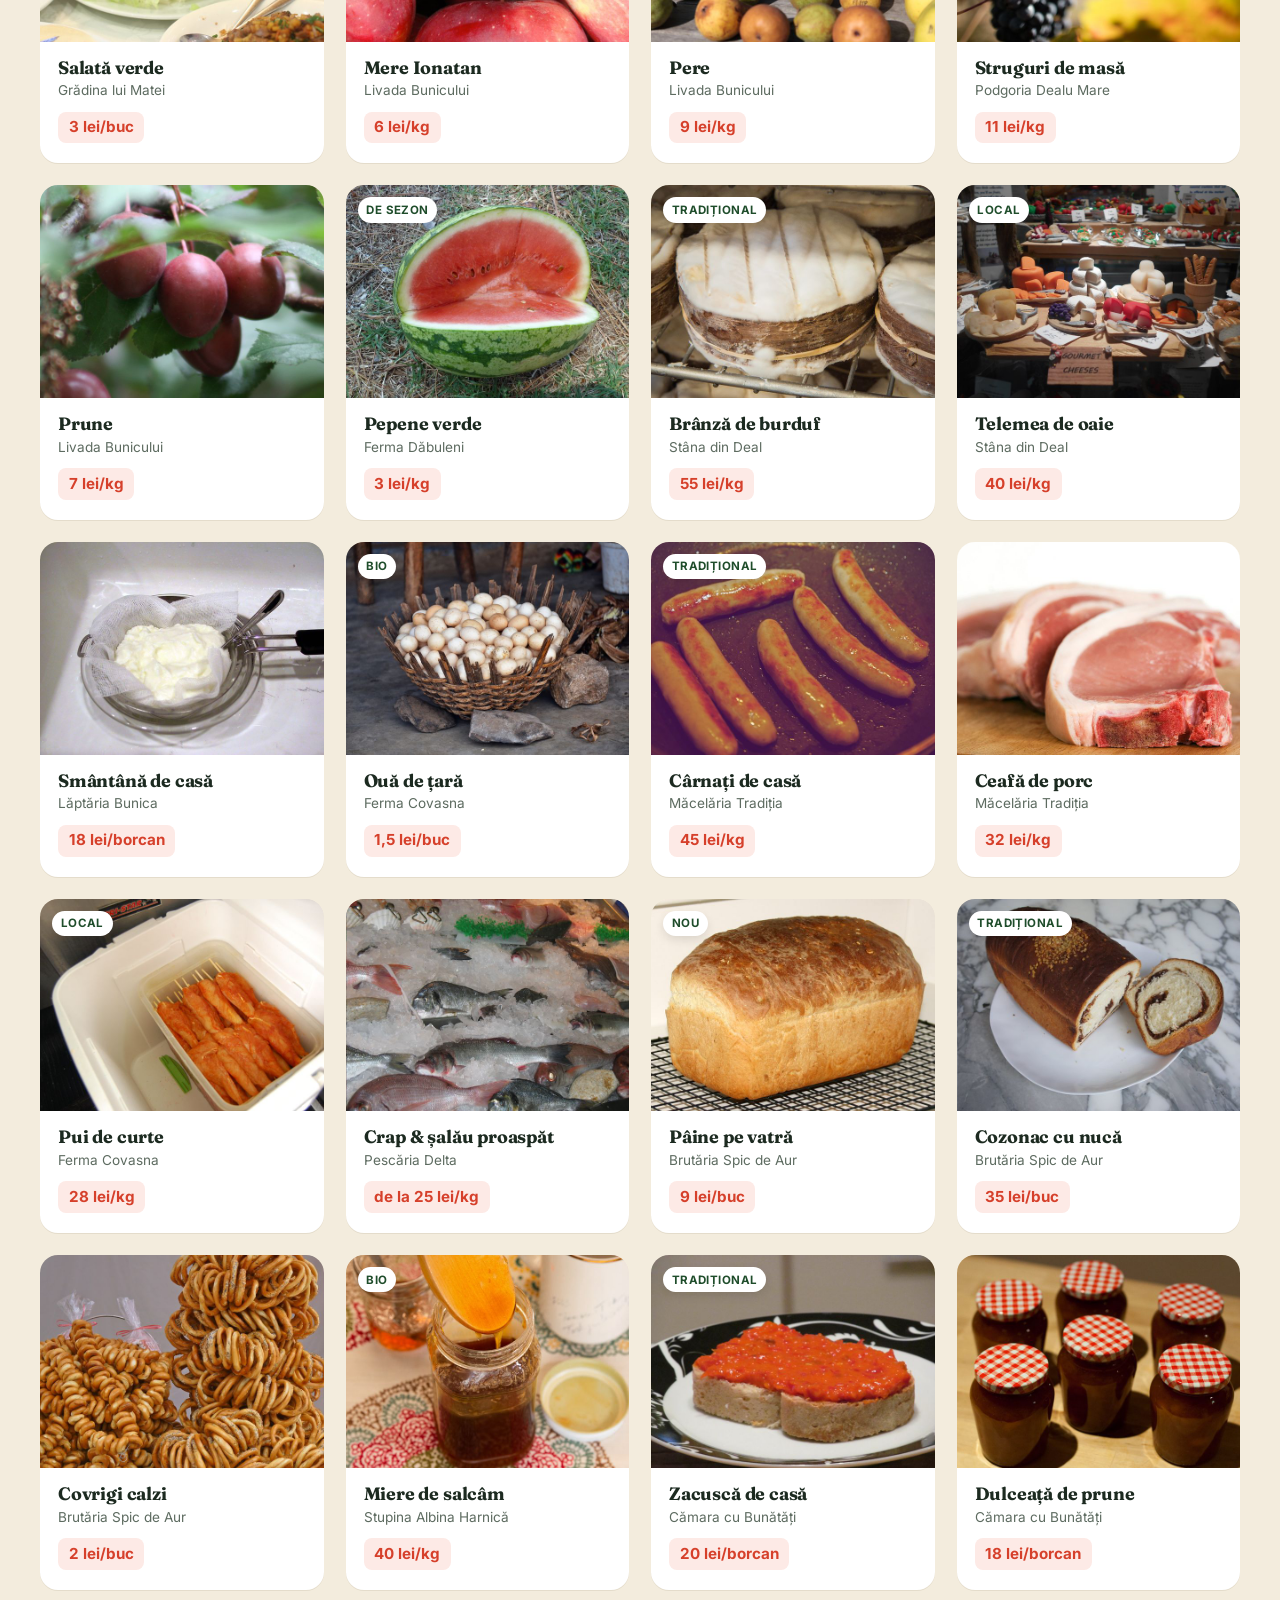
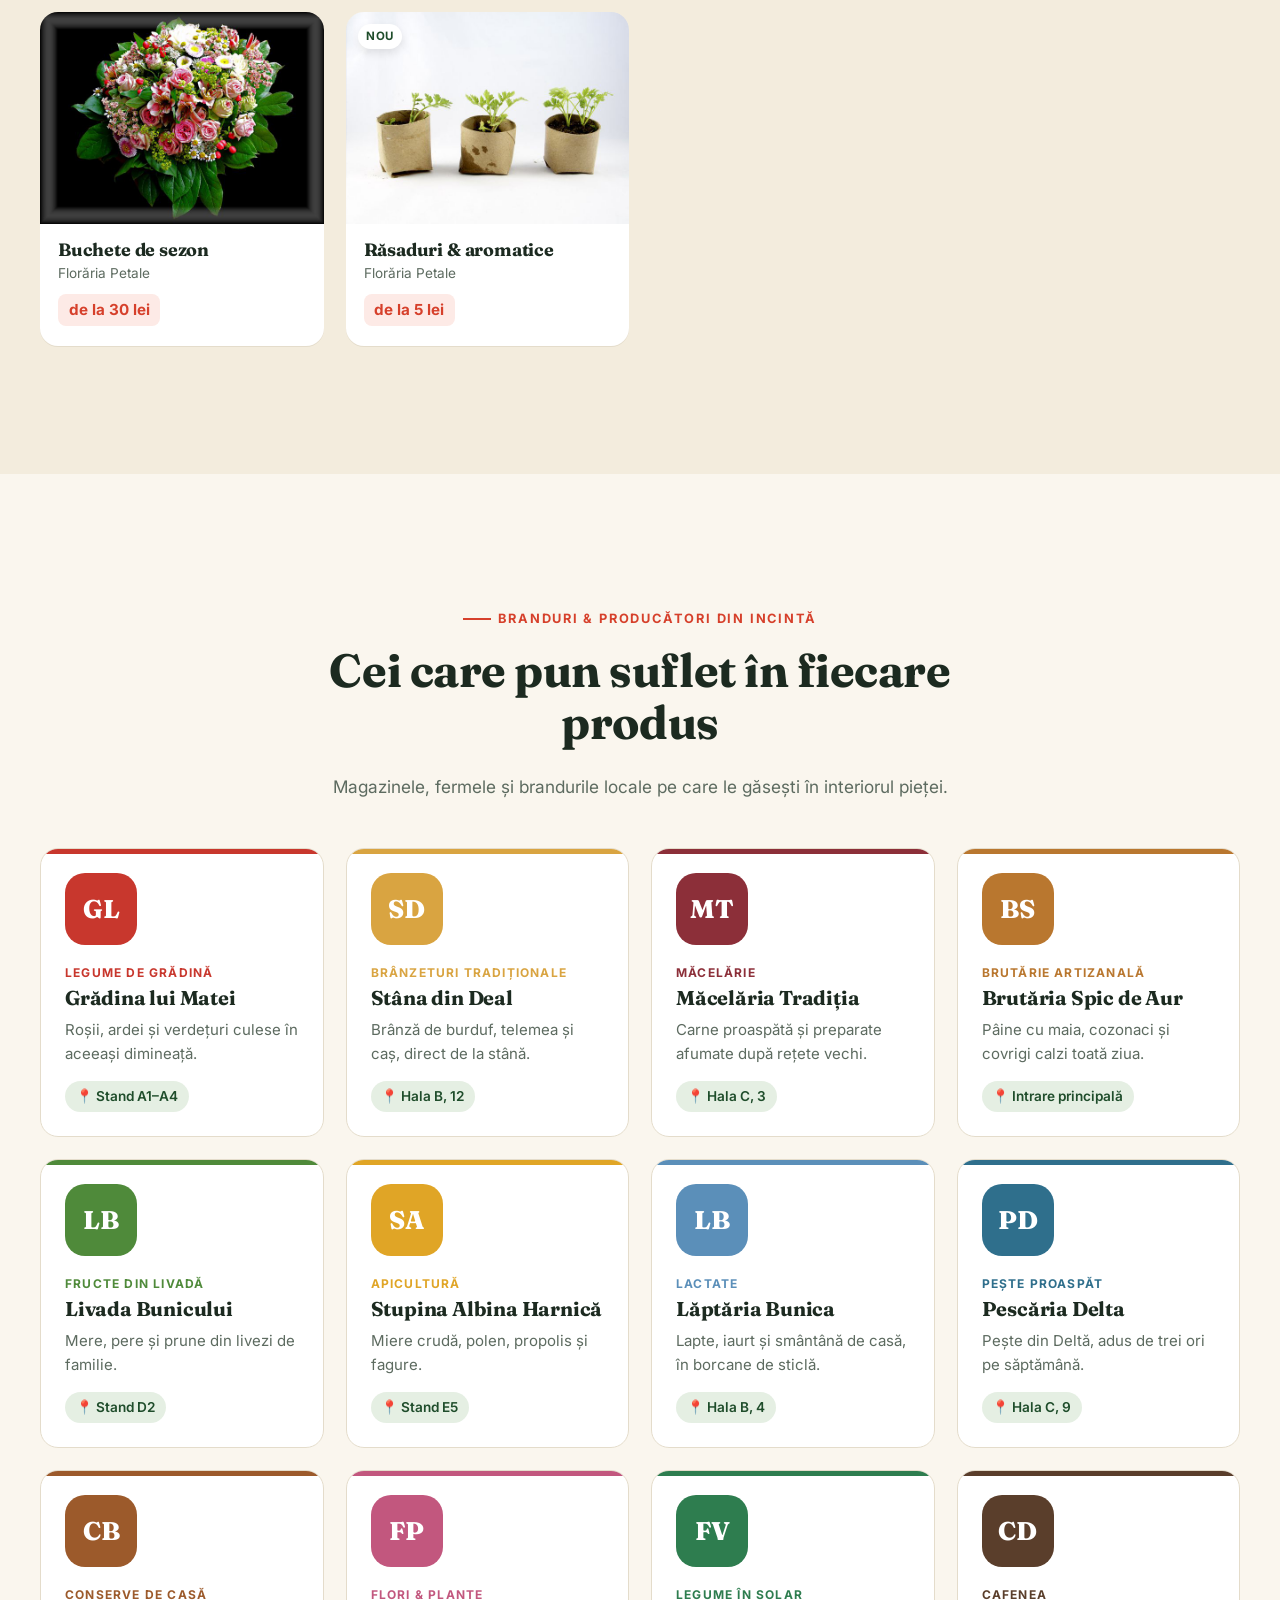
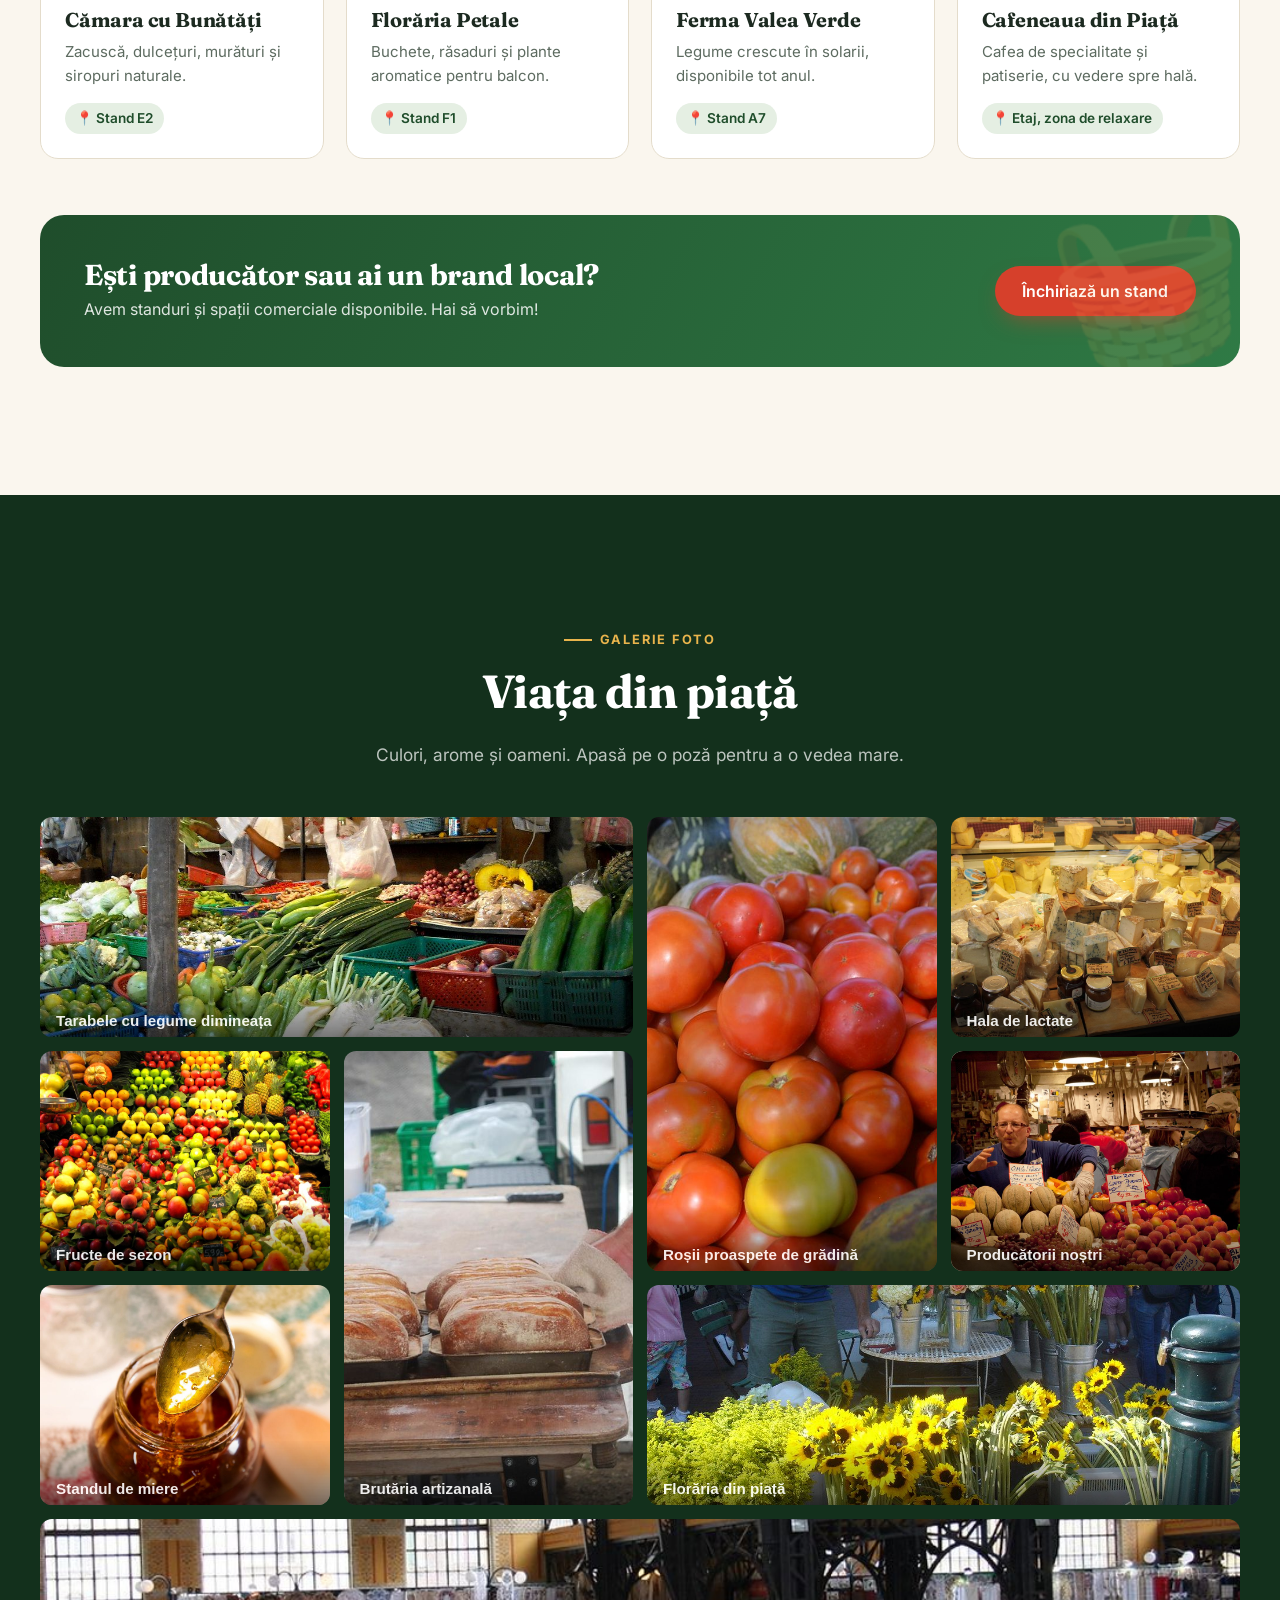
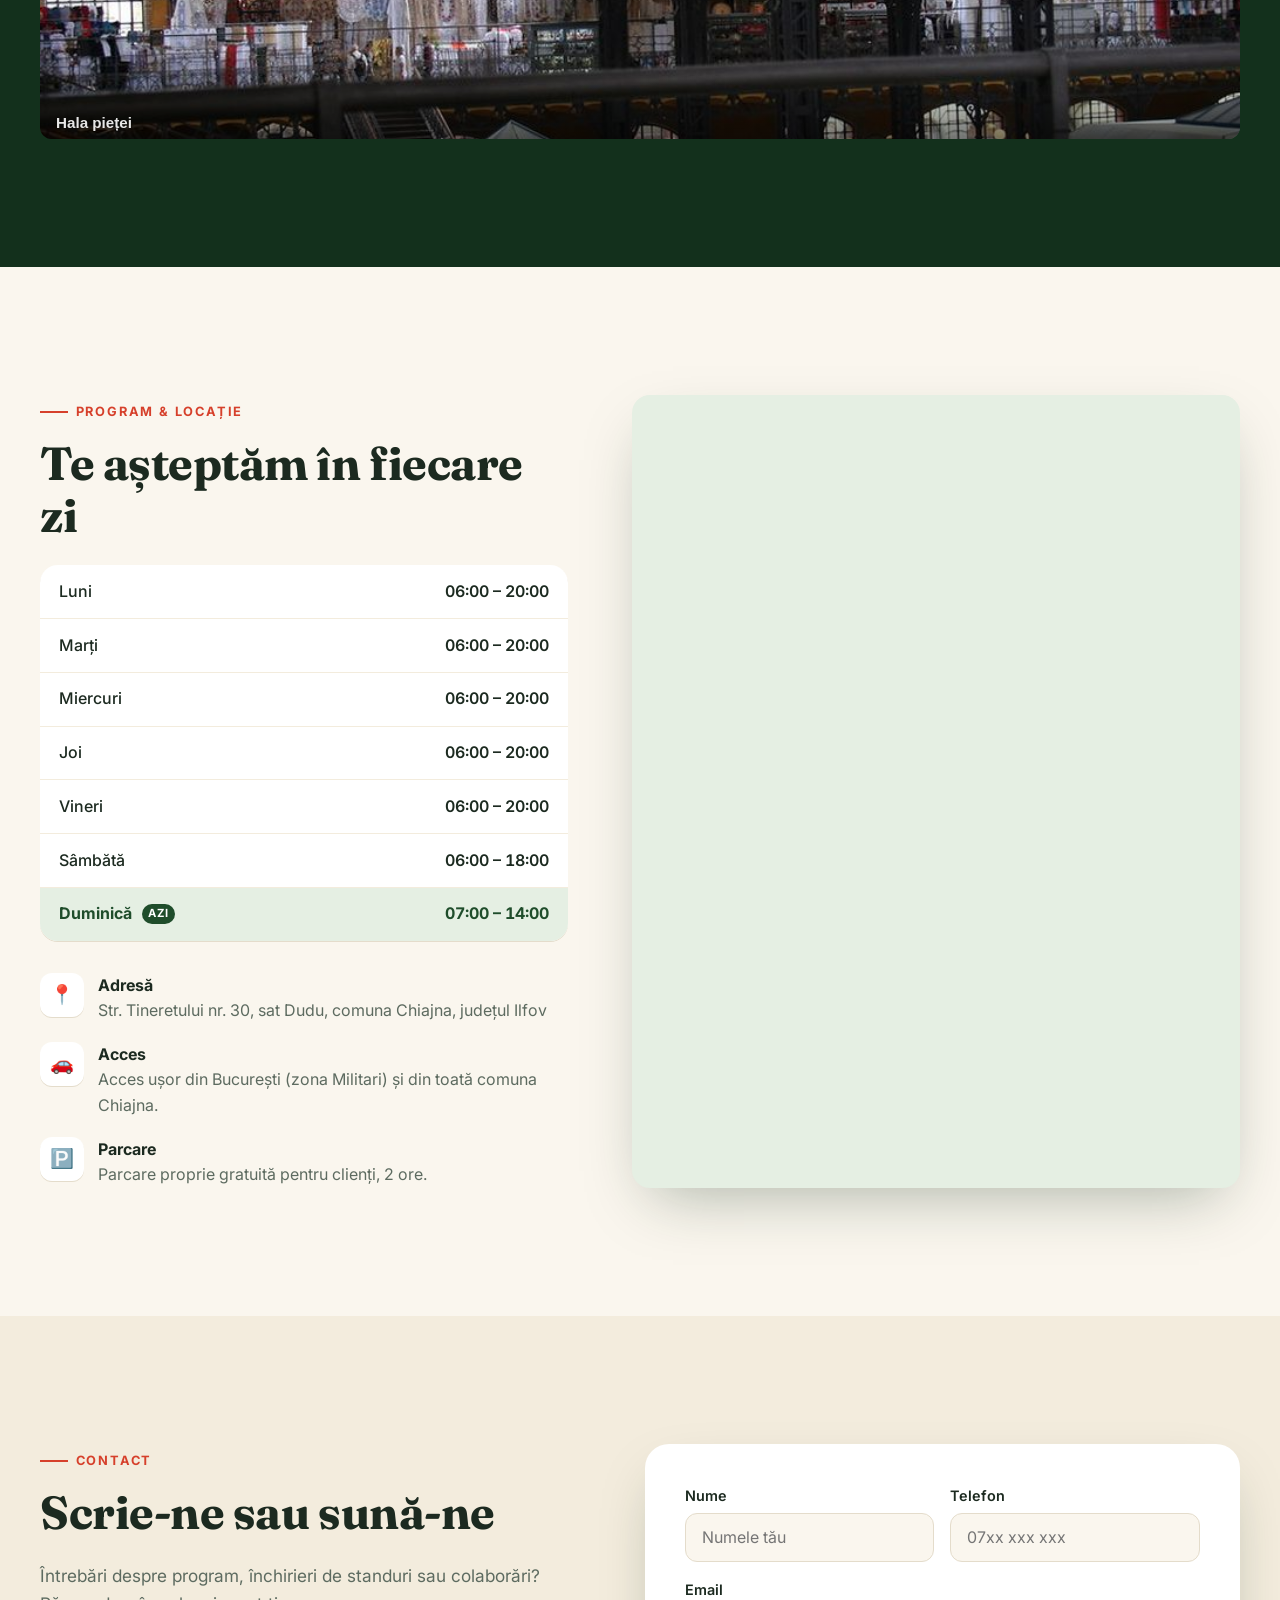
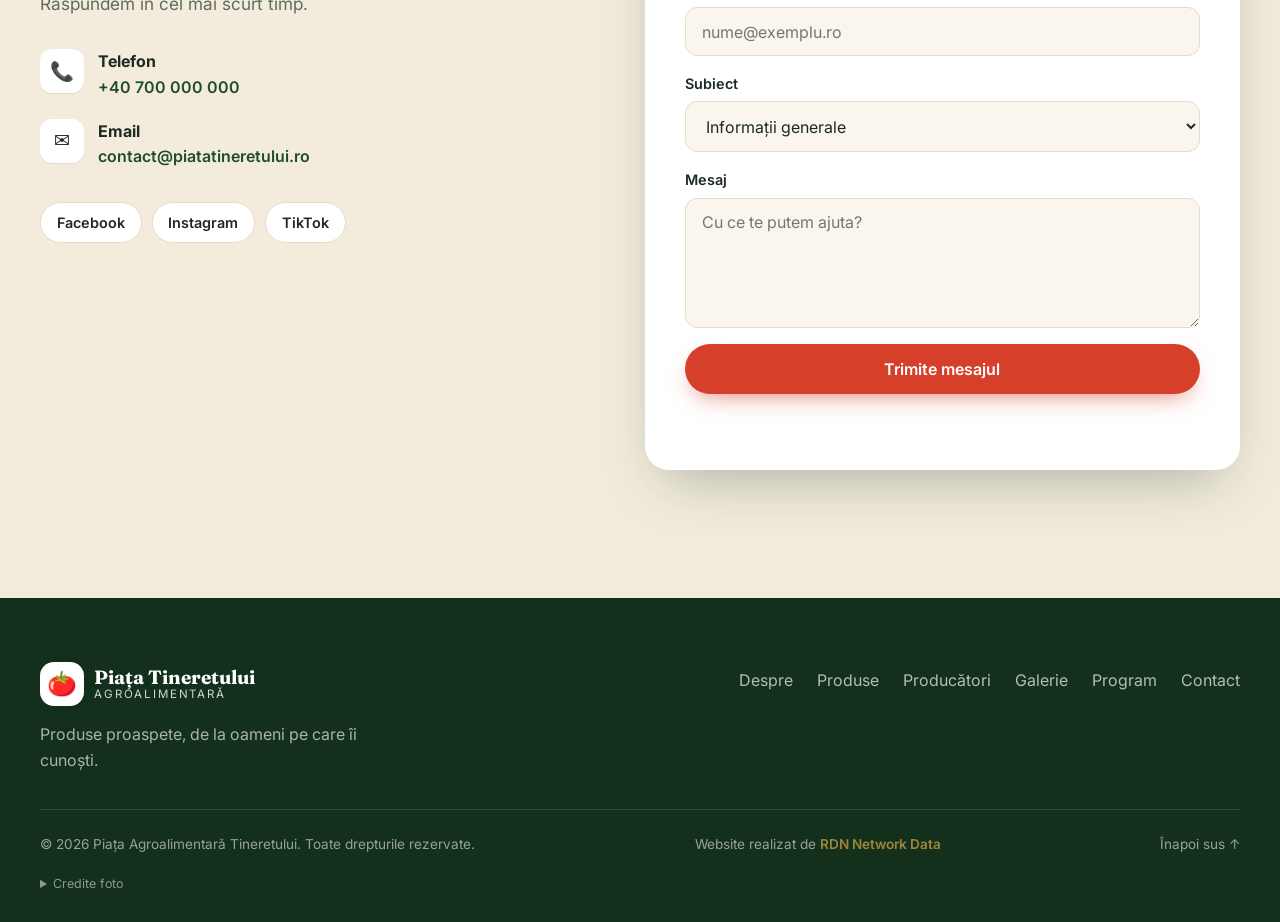
==== commit 7e40527f: "Optimizare pentru telefon, tabletă și desktop - căutarea nu mai iese din ecran pe telefoane de 320–3" ====
--- a/public/index.html
+++ b/public/index.html
@@ -15,6 +15,7 @@
   <link rel="preconnect" href="https://fonts.gstatic.com" crossorigin>
   <link href="https://fonts.googleapis.com/css2?family=Fraunces:opsz,wght@9..144,500;9..144,700;9..144,800&family=Inter:wght@400;500;600;700&display=swap" rel="stylesheet">
   <link rel="stylesheet" href="css/style.css">
+  <link rel="preload" as="image" href="images/galerie/hero-4.jpg" fetchpriority="high">
 </head>
 <body>
 
--- a/public/css/style.css
+++ b/public/css/style.css
@@ -41,6 +41,7 @@
   color: var(--ink);
   background: var(--cream);
   -webkit-font-smoothing: antialiased;
+  -webkit-tap-highlight-color: transparent;
   overflow-x: hidden;
 }
 body.no-scroll { overflow: hidden; }
@@ -73,7 +74,7 @@
   cursor: pointer;
   transition: transform .2s ease, background-color .2s ease, color .2s ease, box-shadow .2s ease;
 }
-.btn:hover { transform: translateY(-2px); }
+@media (hover: hover) { .btn:hover { transform: translateY(-2px); } }
 .btn--primary { background: var(--tomato); color: var(--white); box-shadow: 0 10px 24px -10px rgba(214, 64, 43, .7); }
 .btn--primary:hover { background: var(--tomato-dark); }
 .btn--ghost { border-color: rgba(255, 255, 255, .7); color: var(--white); background: rgba(255, 255, 255, .08); backdrop-filter: blur(4px); }
@@ -202,9 +203,11 @@
 @keyframes slowzoom { from { transform: scale(1.1); } to { transform: scale(1); } }
 .hero__dots { position: absolute; right: max(16px, calc((100% - 1200px) / 2)); bottom: 40px; display: flex; gap: 8px; z-index: 1; }
 .hero__dots button {
+  position: relative;
   width: 34px; height: 6px; padding: 0; border: 0; border-radius: 999px; cursor: pointer;
   background: rgba(255, 255, 255, .35); transition: background-color .3s ease, width .3s ease;
 }
+.hero__dots button::after { content: ""; position: absolute; inset: -18px -4px; }
 .hero__dots button:hover { background: rgba(255, 255, 255, .6); }
 .hero__dots button.is-active { width: 54px; background: var(--mustard); }
 .hero__overlay {
@@ -295,8 +298,10 @@
   transition: transform .3s ease, box-shadow .3s ease;
   animation: fadeUp .5s ease both; animation-delay: calc(var(--i) * 40ms);
 }
-.product:hover { transform: translateY(-6px); box-shadow: var(--shadow-lg); }
-.product:hover .photo::before { transform: scale(1.15) rotate(-6deg); }
+@media (hover: hover) {
+  .product:hover { transform: translateY(-6px); box-shadow: var(--shadow-lg); }
+  .product:hover .photo::before { transform: scale(1.15) rotate(-6deg); }
+    }
 .product__media { aspect-ratio: 4 / 3; }
 .product[data-cat="legume"]   .photo { --ph-a: #ffd3c4; --ph-b: #f08a6c; }
 .product[data-cat="fructe"]   .photo { --ph-a: #ffe7a8; --ph-b: #f5b356; }
@@ -330,7 +335,6 @@
   transition: transform .3s ease, box-shadow .3s ease, border-color .3s ease;
 }
 .brand::before { content: ""; position: absolute; inset: 0 0 auto; height: 5px; background: var(--brand); }
-.brand:hover { transform: translateY(-4px); box-shadow: var(--shadow-lg); border-color: transparent; }
 .brand__logo {
   position: relative; display: grid; place-items: center;
   width: 72px; height: 72px; border-radius: 20px; margin-bottom: 18px;
@@ -339,6 +343,7 @@
   overflow: hidden;
 }
 .brand__logo img { position: absolute; inset: 0; width: 100%; height: 100%; object-fit: contain; background: var(--white); padding: 8px; }
+.brand__body { display: flex; flex-direction: column; flex: 1; }
 .brand__type { font-size: .75rem; font-weight: 700; letter-spacing: .1em; text-transform: uppercase; color: var(--brand); }
 .brand h3 { margin: .25em 0 .4em; font-size: 1.25rem; }
 .brand p { color: var(--muted); font-size: .94rem; flex: 1; }
@@ -364,12 +369,12 @@
 }
 .gallery__item--wide { grid-column: span 2; }
 .gallery__item--tall { grid-row: span 2; }
+.gallery__item--full { grid-column: 1 / -1; }
 .gallery__photo { position: absolute; inset: 0; transition: transform .6s ease; }
 .gallery__item:nth-child(3n+1) .photo { --ph-a: #3b8a55; --ph-b: #1f4d2b; }
 .gallery__item:nth-child(3n+2) .photo { --ph-a: #e5704f; --ph-b: #a82d1c; }
 .gallery__item:nth-child(3n)   .photo { --ph-a: #f0c266; --ph-b: #c4862a; }
 .gallery__photo::after { display: none; }
-.gallery__item:hover .gallery__photo { transform: scale(1.06); }
 .gallery__caption {
   position: absolute; inset: auto 0 0; padding: 40px 16px 14px;
   font-weight: 600; font-size: .95rem;
@@ -455,7 +460,7 @@
 .footer__brand p { margin: 1rem 0 0; max-width: 34ch; opacity: .75; }
 .logo--light { color: var(--white); }
 .footer__nav { display: flex; flex-wrap: wrap; gap: 8px 24px; }
-.footer__nav a { text-decoration: none; opacity: .8; }
+.footer__nav a { text-decoration: none; opacity: .8; padding: 6px 0; }
 .footer__nav a:hover { opacity: 1; color: var(--mustard); }
 .footer__bottom { display: flex; flex-wrap: wrap; gap: 12px; justify-content: space-between; padding-top: 24px; font-size: .85rem; opacity: .65; }
 .footer__bottom a { text-decoration: none; }
@@ -475,6 +480,14 @@
   html { scroll-behavior: auto; }
   *, *::before, *::after { animation-duration: .01ms !important; animation-iteration-count: 1 !important; transition-duration: .01ms !important; }
   .reveal { opacity: 1; transform: none; }
+}
+
+/* ---------- Ecrane tactile: ținte mai mari pentru deget ---------- */
+@media (pointer: coarse) {
+  .chip { min-height: 44px; }
+  .socials a { padding: .8em 1.2em; }
+  .info-list a { display: inline-block; padding: 8px 0; }
+  .footer__bottom a, .footer__maker a, .footer__credits summary { display: inline-block; padding: 8px 0; }
 }
 
 /* ---------- Responsive ---------- */
@@ -515,7 +528,8 @@
   .chips { flex-wrap: nowrap; overflow-x: auto; margin: 0 -16px; padding: 0 16px 6px; scrollbar-width: none; }
   .chips::-webkit-scrollbar { display: none; }
   .chip { flex: none; }
-  .search { flex-basis: auto; }
+  .search { flex: none; width: 100%; }
+  .search input { min-width: 0; }
   .products { grid-template-columns: repeat(2, 1fr); gap: 12px; }
   .product__body { padding: 12px 12px 14px; }
   .product__body h3 { font-size: 1rem; }
@@ -523,6 +537,17 @@
   .gallery { grid-auto-rows: 150px; gap: 10px; }
   .gallery__item--wide { grid-column: span 2; }
   .form__row { grid-template-columns: 1fr; }
+  .form input, .form select, .form textarea { font-size: 16px; } /* evită zoom-ul automat pe iPhone */
+  .brands { gap: 12px; }
+  .brand { flex-direction: row; align-items: flex-start; gap: 14px; padding: 18px 16px; }
+  .brand__logo { flex: none; width: 56px; height: 56px; margin: 0; border-radius: 16px; font-size: 1.2rem; }
+  .brand h3 { font-size: 1.08rem; margin: .15em 0 .3em; }
+  .brand p { font-size: .88rem; margin-bottom: .7em; }
+  .cta-band { margin-top: 32px; }
+  .cta-band .btn { width: 100%; }
+  .visit__map, .visit__map iframe { min-height: 320px; }
+  .section__head { margin-bottom: 32px; }
+  .hours th, .hours td { padding: .8em 1em; }
   .about__badge { width: 100px; height: 100px; }
   .about__badge span { font-size: .62rem; }
   .about__badge strong { font-size: 1.7rem; }
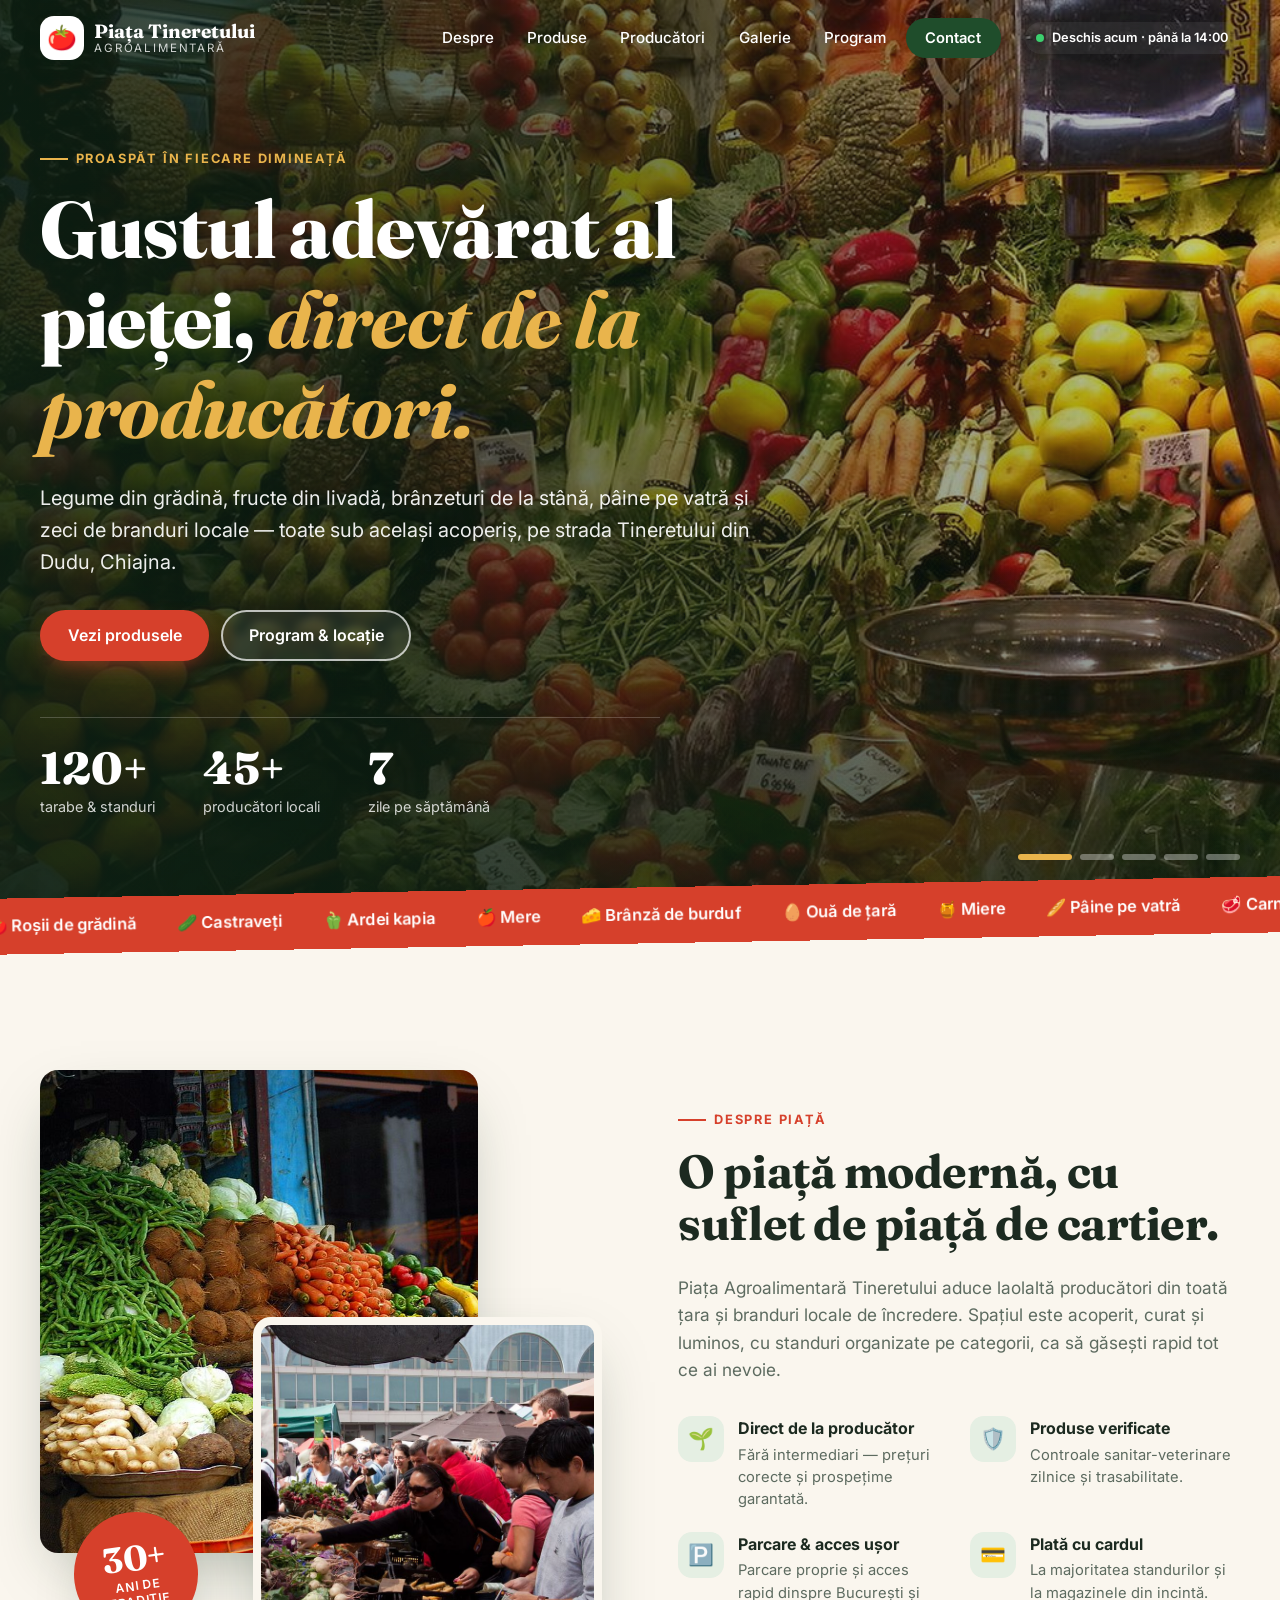
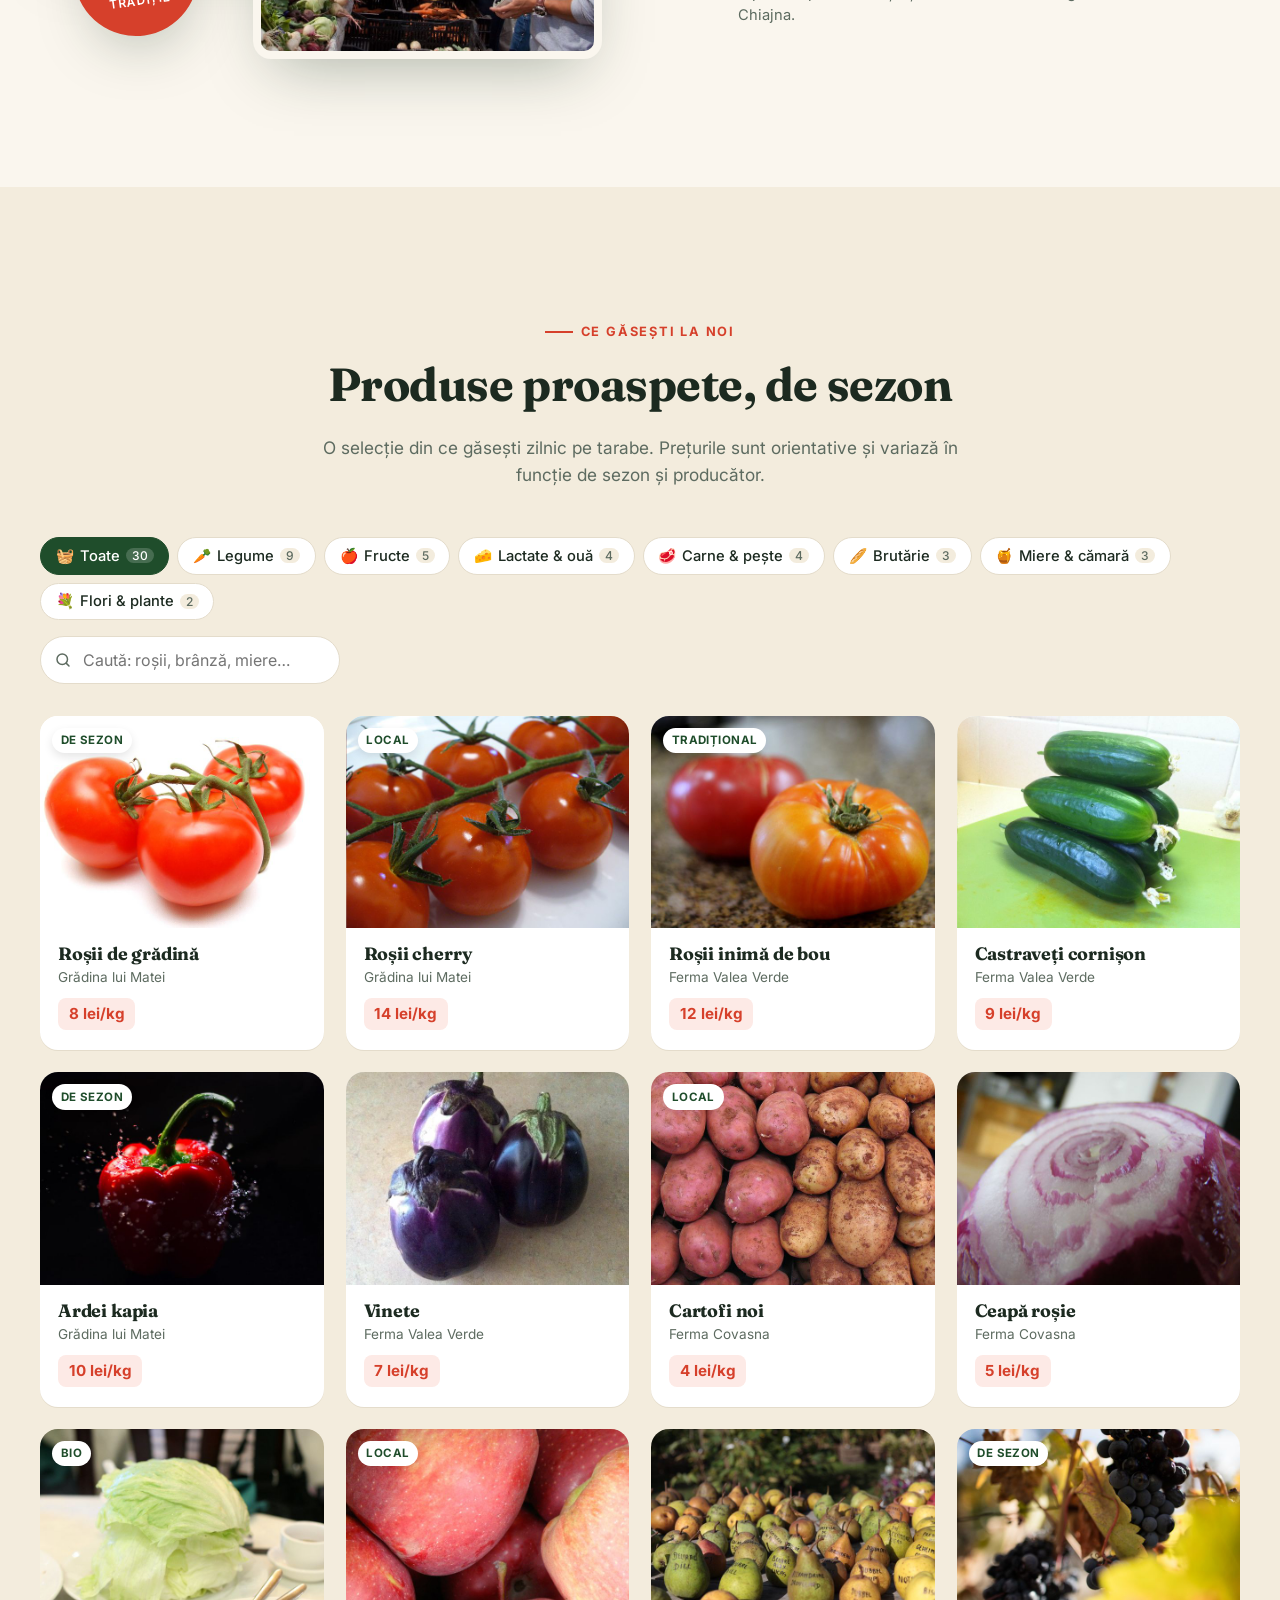
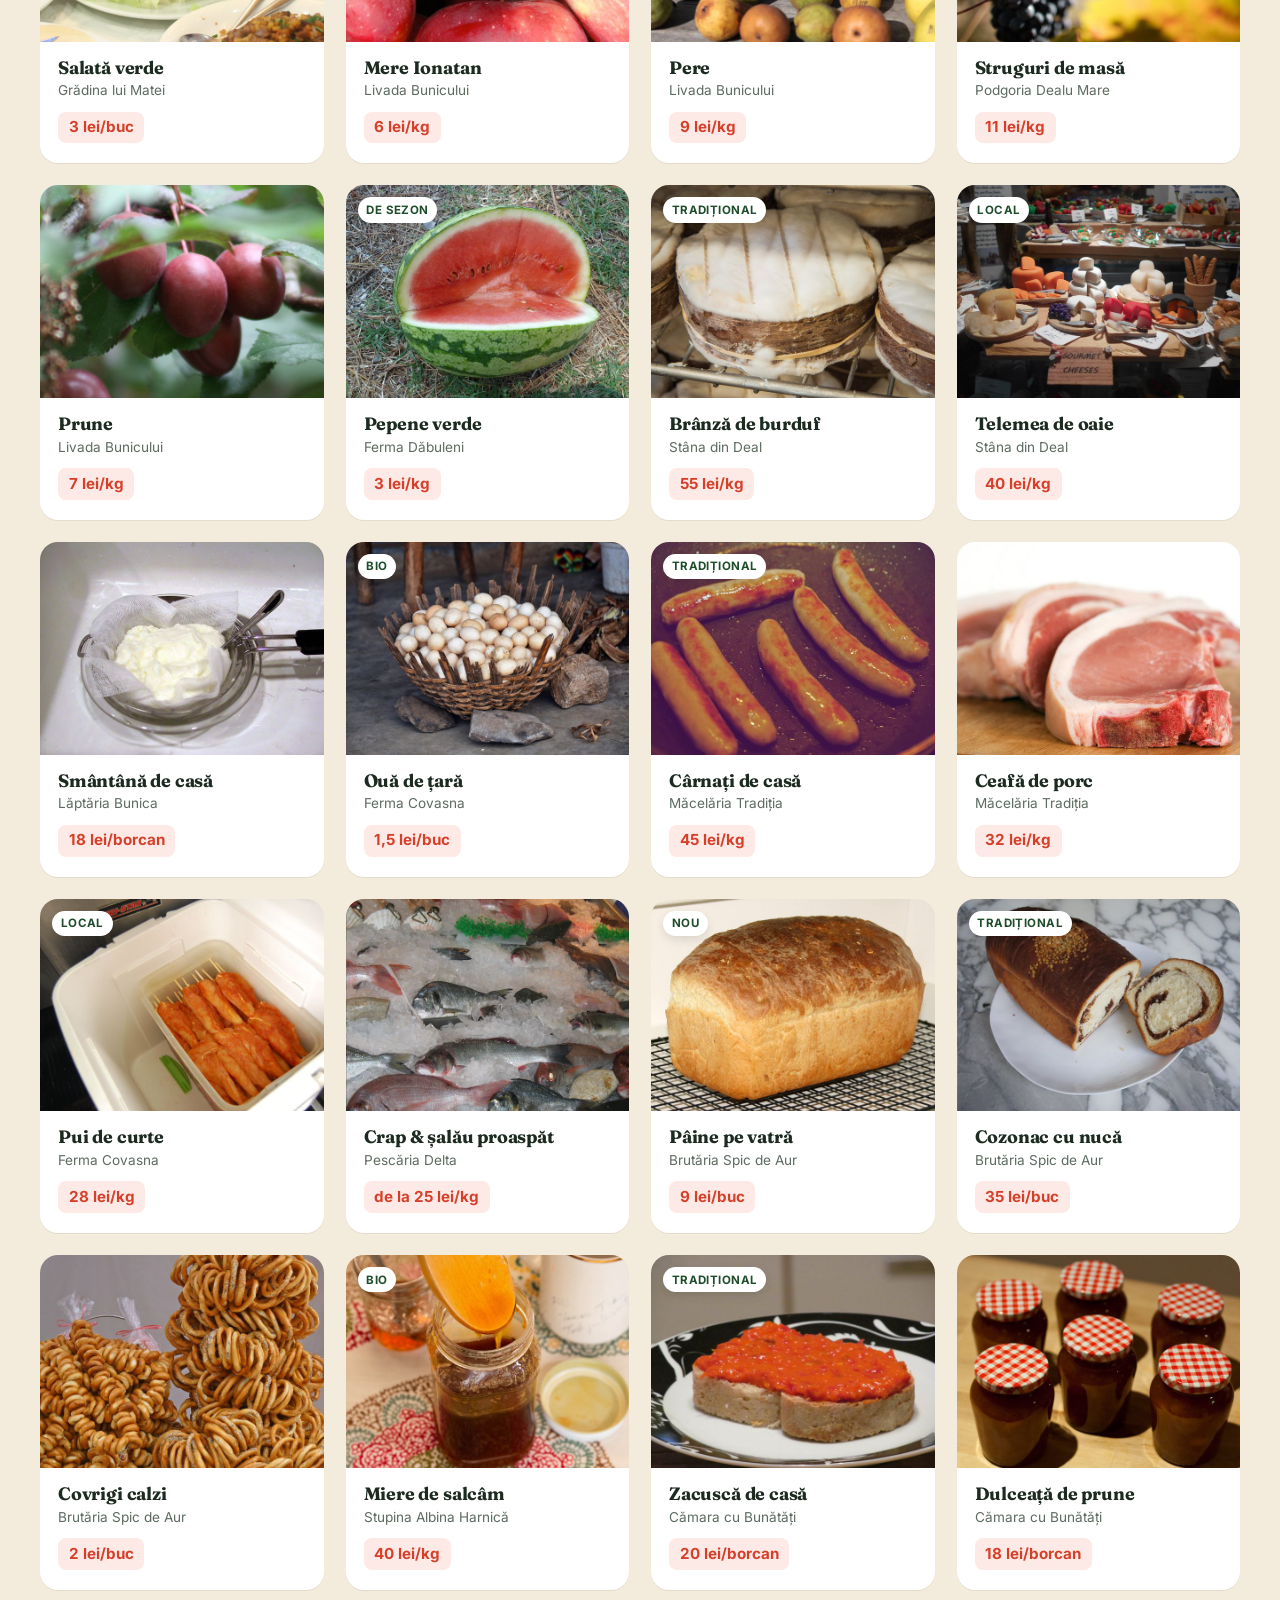
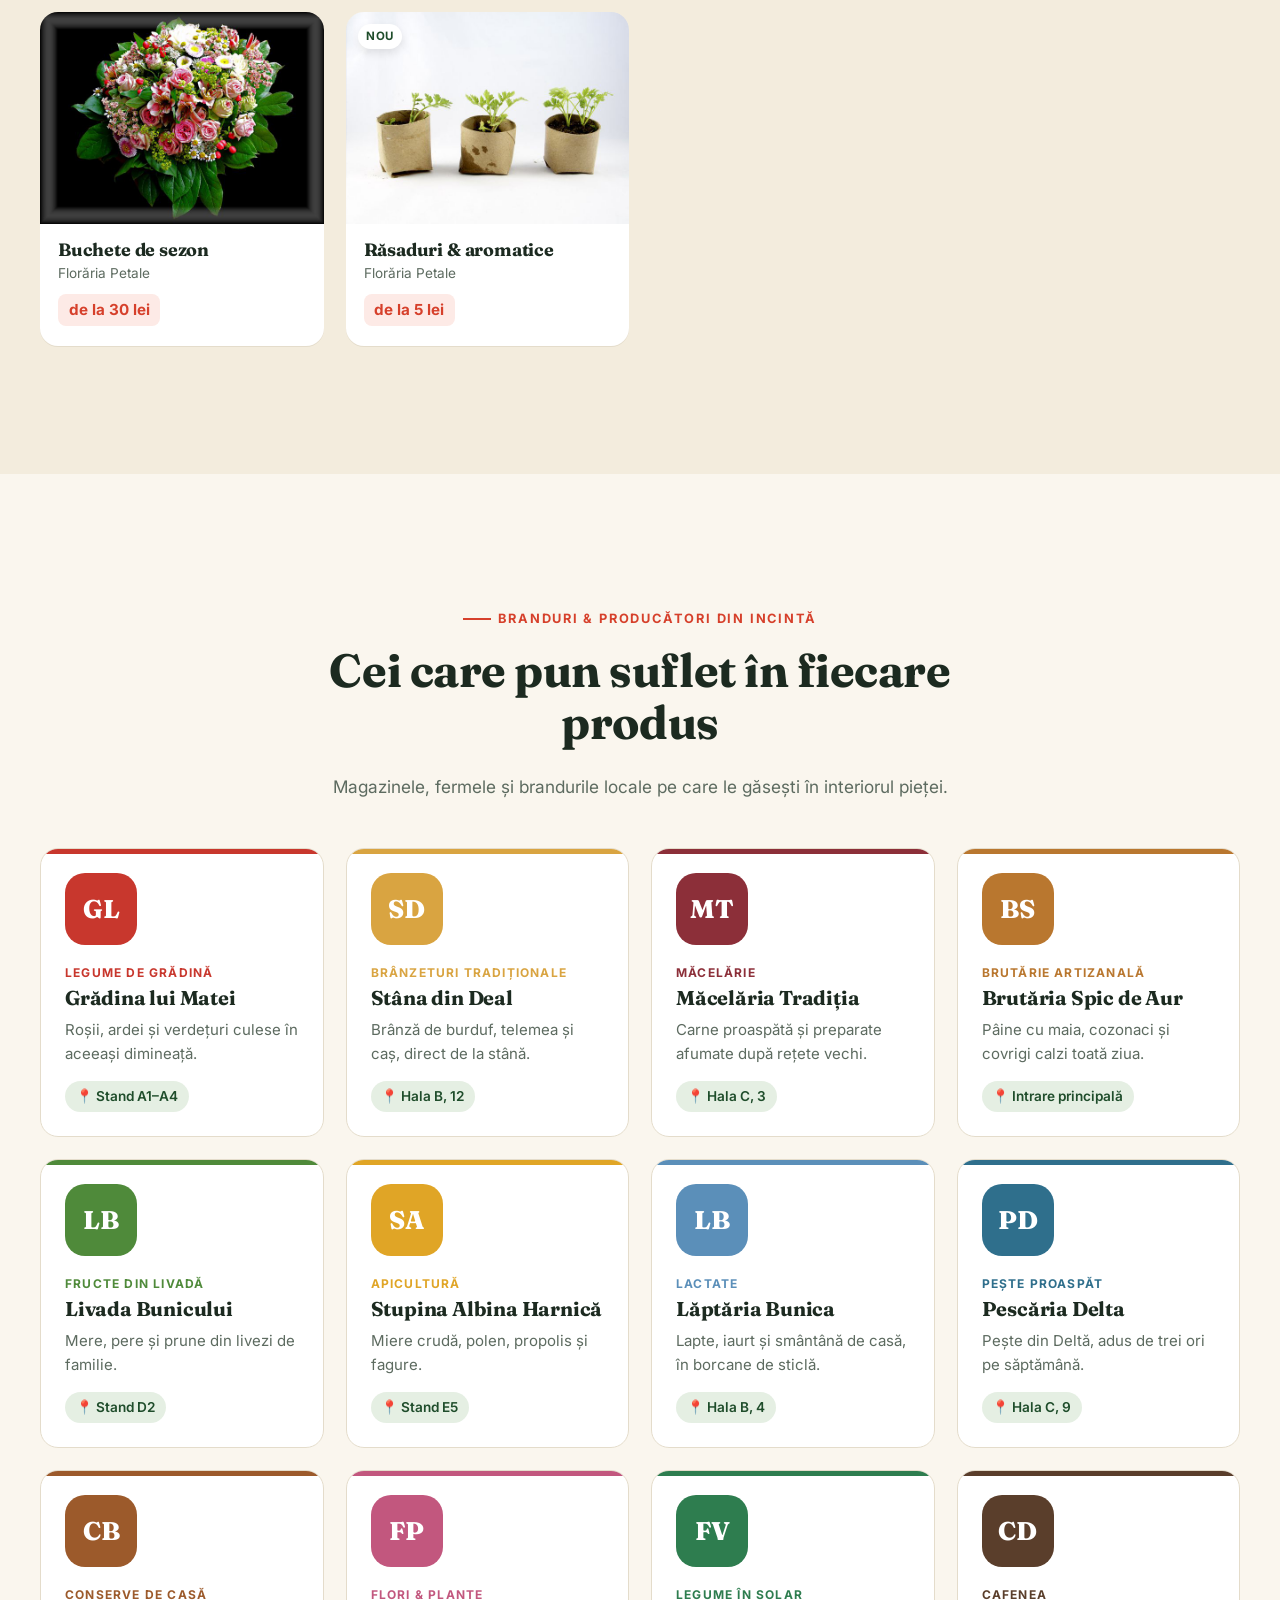
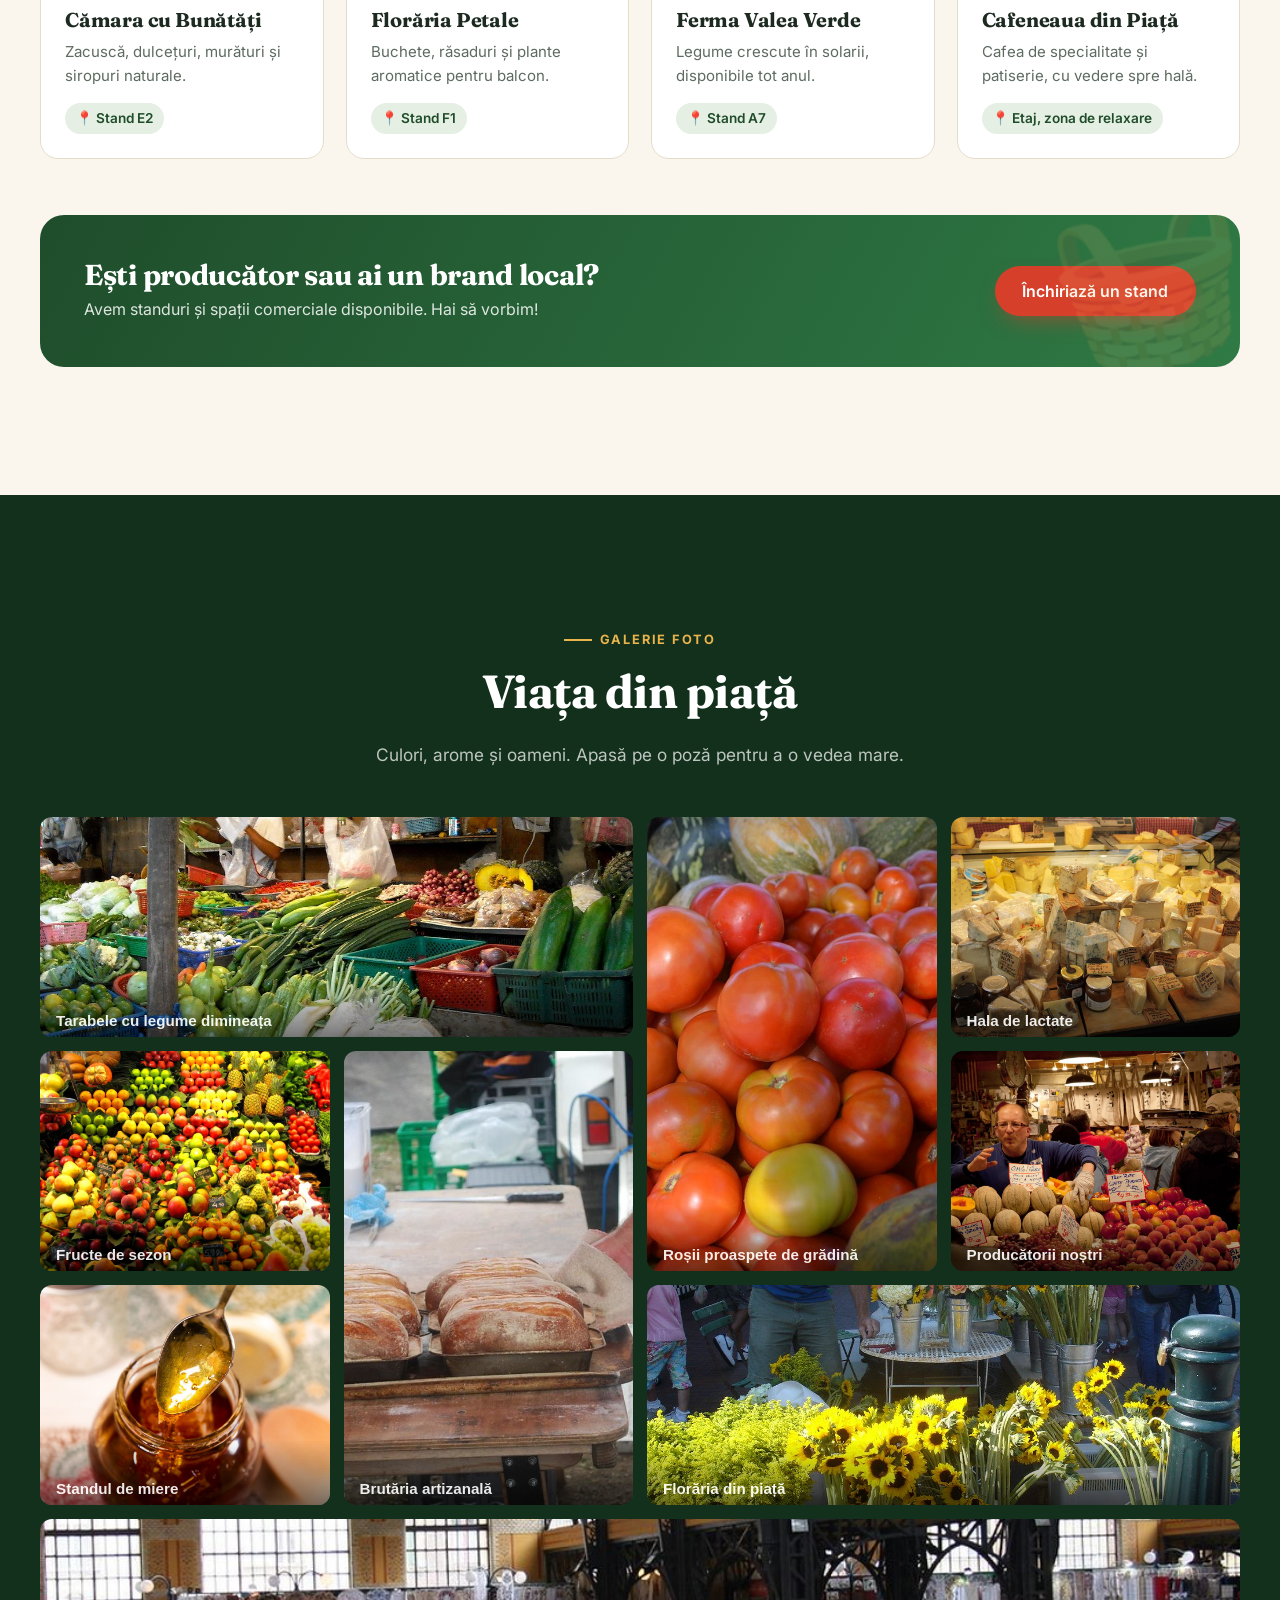
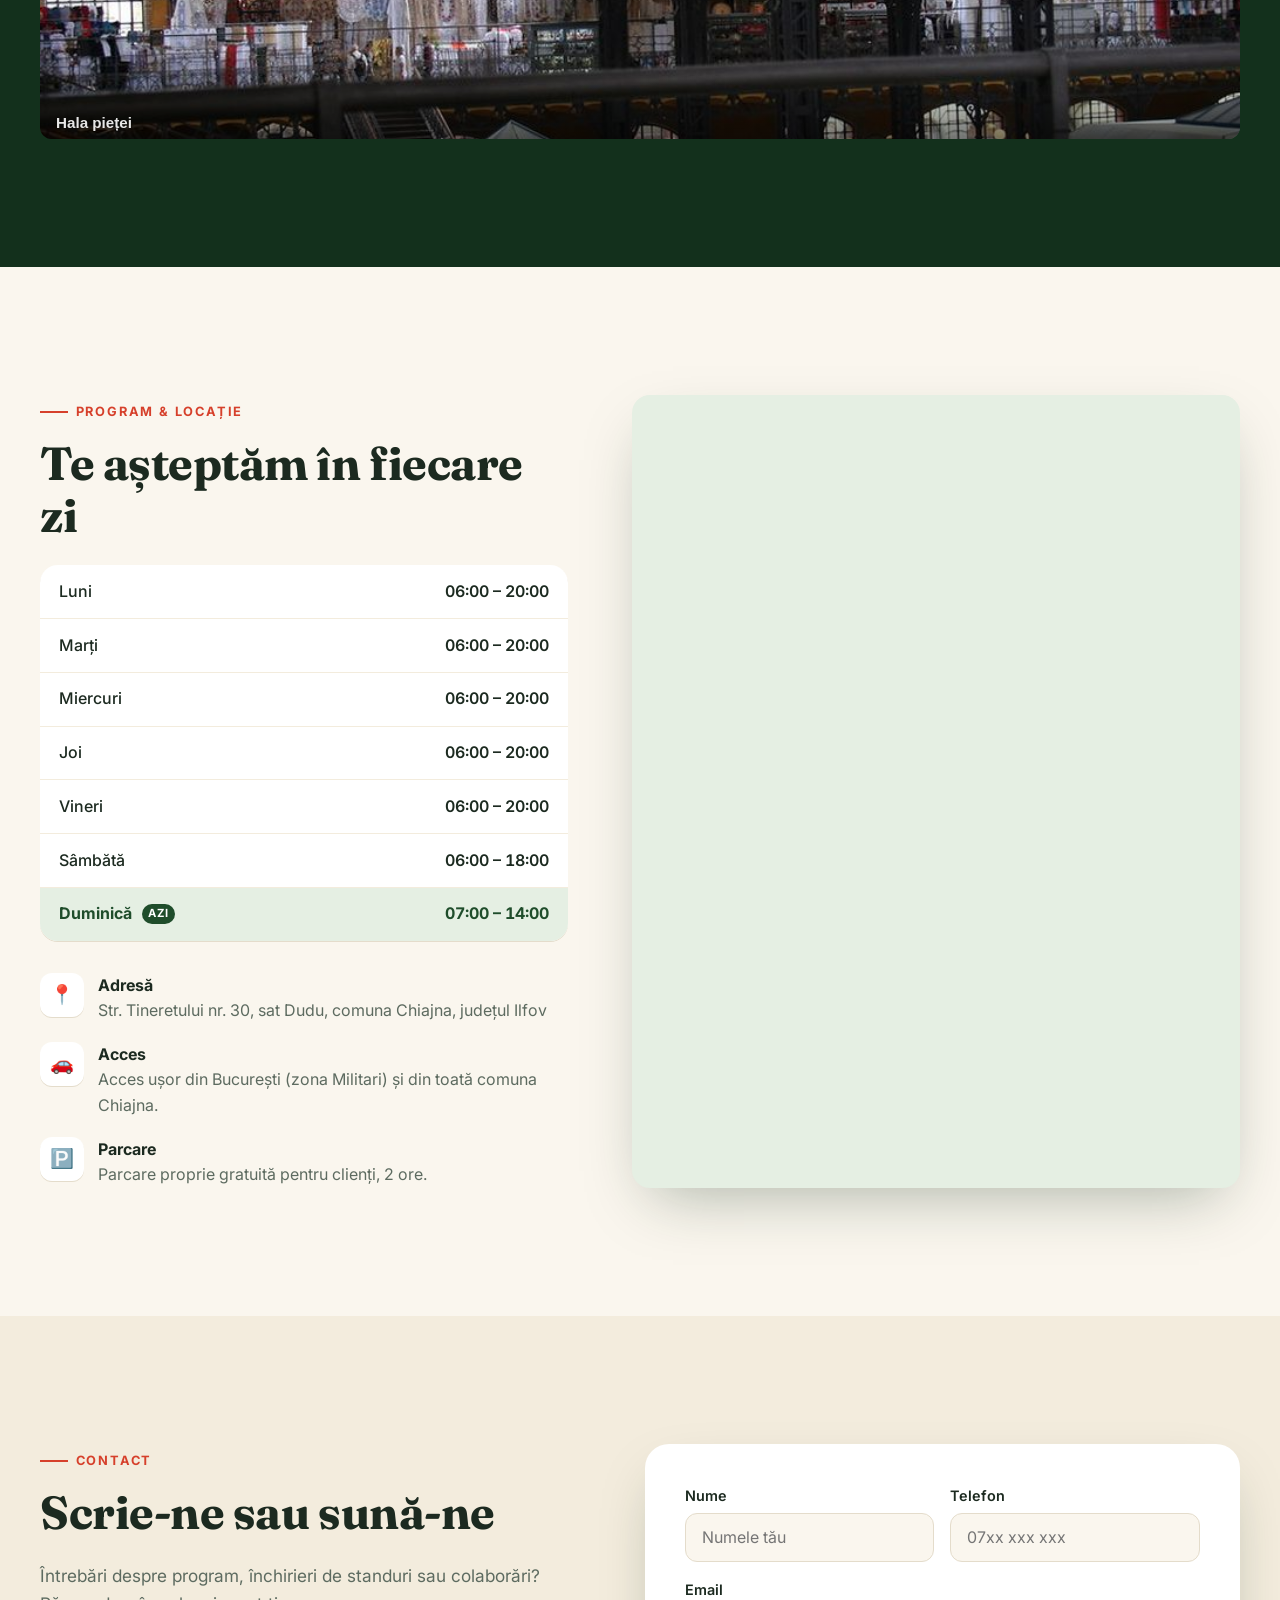
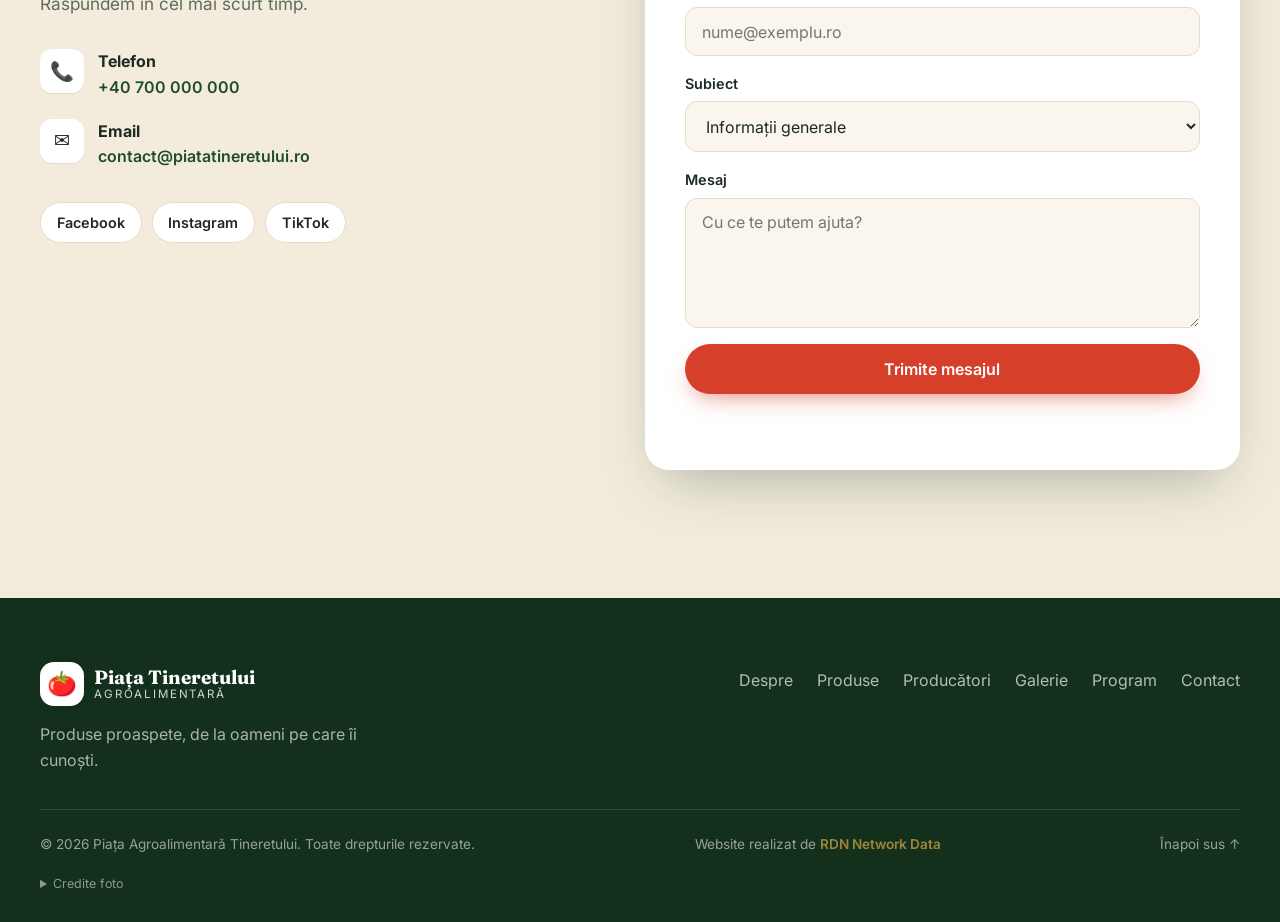
==== commit 59cb6f90: "Repară cache-ul: pozele apar și fără mod privat _headers punea Cache-Control de 7 zile pe /images/*," ====
--- a/public/index.html
+++ b/public/index.html
@@ -14,8 +14,10 @@
   <link rel="preconnect" href="https://fonts.googleapis.com">
   <link rel="preconnect" href="https://fonts.gstatic.com" crossorigin>
   <link href="https://fonts.googleapis.com/css2?family=Fraunces:opsz,wght@9..144,500;9..144,700;9..144,800&family=Inter:wght@400;500;600;700&display=swap" rel="stylesheet">
-  <link rel="stylesheet" href="css/style.css">
-  <link rel="preload" as="image" href="images/galerie/hero-4.jpg" fetchpriority="high">
+  <!-- La fiecare actualizare mărește numărul v=... aici și assetVersion din js/data.js,
+       ca browserele să descarce imediat fișierele noi în loc să le folosească pe cele din cache. -->
+  <link rel="stylesheet" href="css/style.css?v=2">
+  <link rel="preload" as="image" href="images/galerie/hero-4.jpg?v=2" fetchpriority="high">
 </head>
 <body>
 
@@ -293,8 +295,8 @@
     <button class="lightbox__nav lightbox__nav--next" id="lbNext" aria-label="Poza următoare">›</button>
   </div>
 
-  <script src="js/data.js"></script>
-  <script src="js/credits.js"></script>
-  <script src="js/main.js"></script>
+  <script src="js/data.js?v=2"></script>
+  <script src="js/credits.js?v=2"></script>
+  <script src="js/main.js?v=2"></script>
 </body>
 </html>
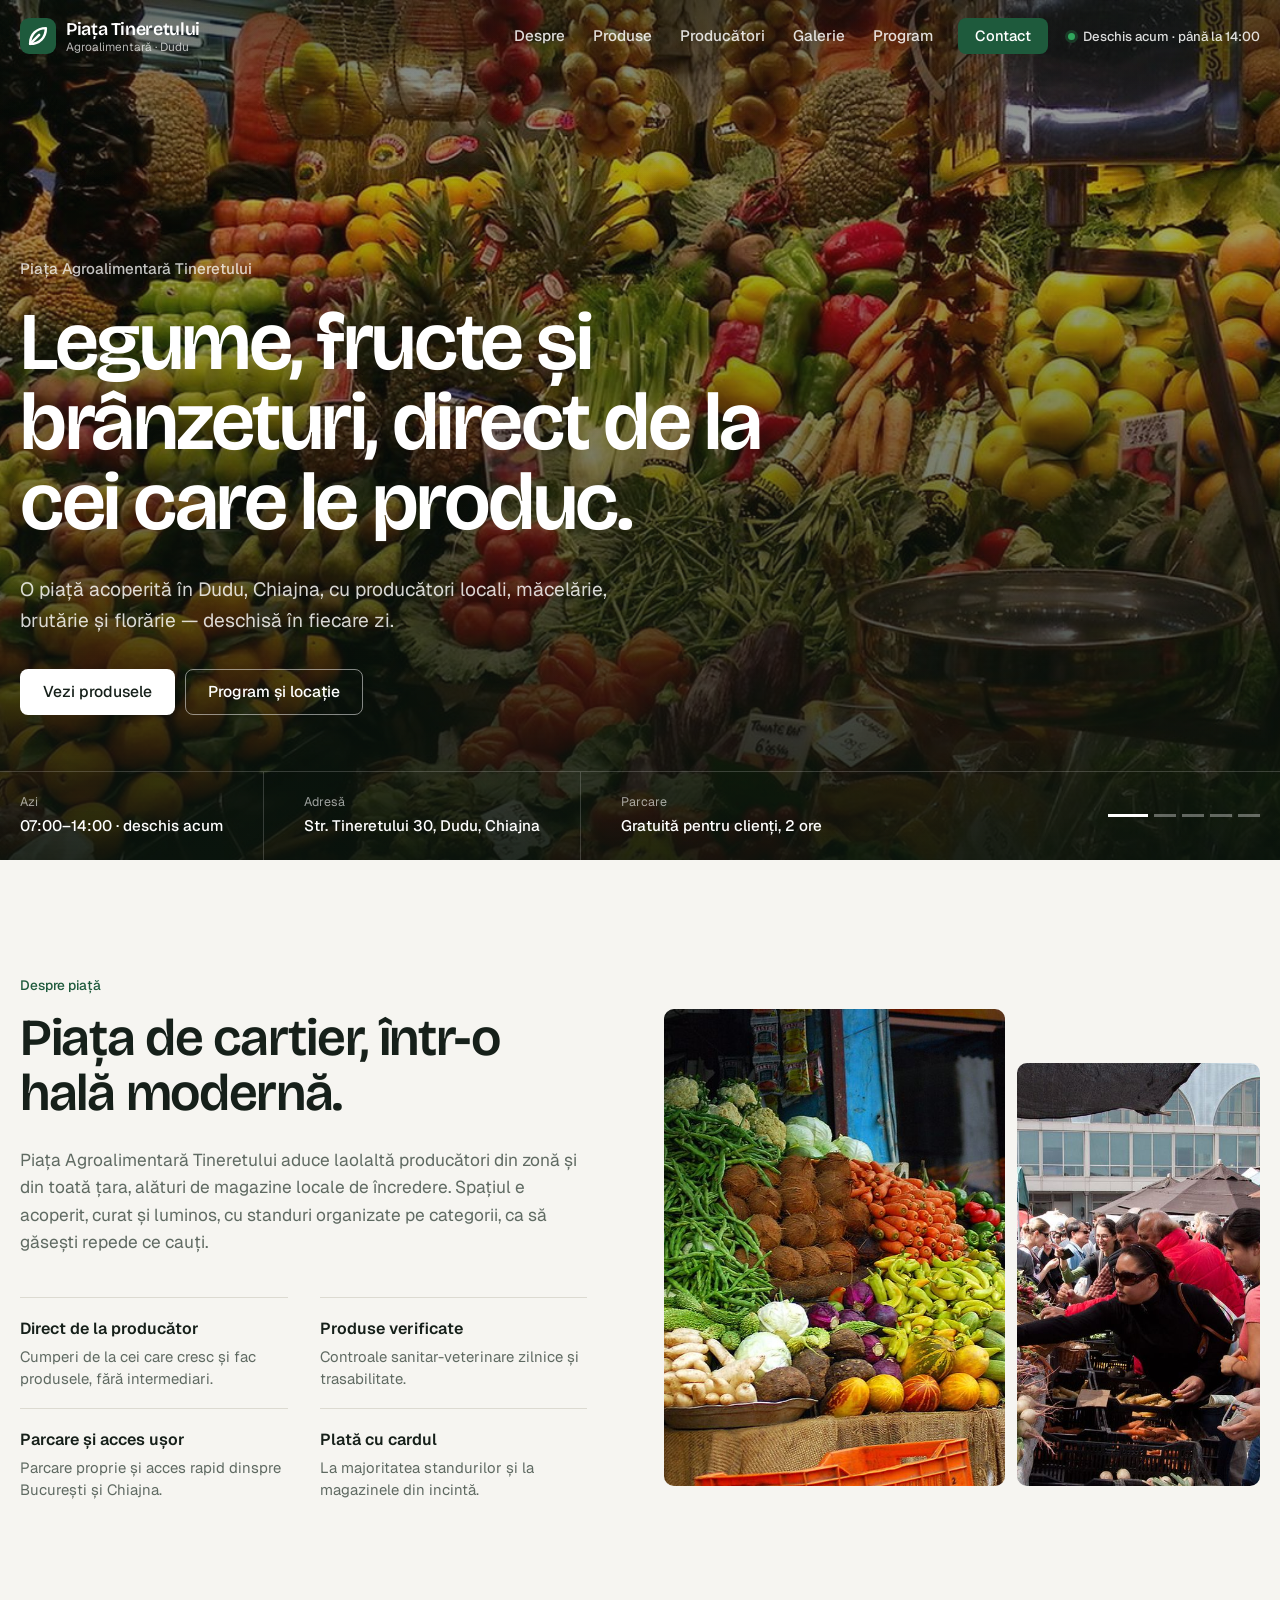
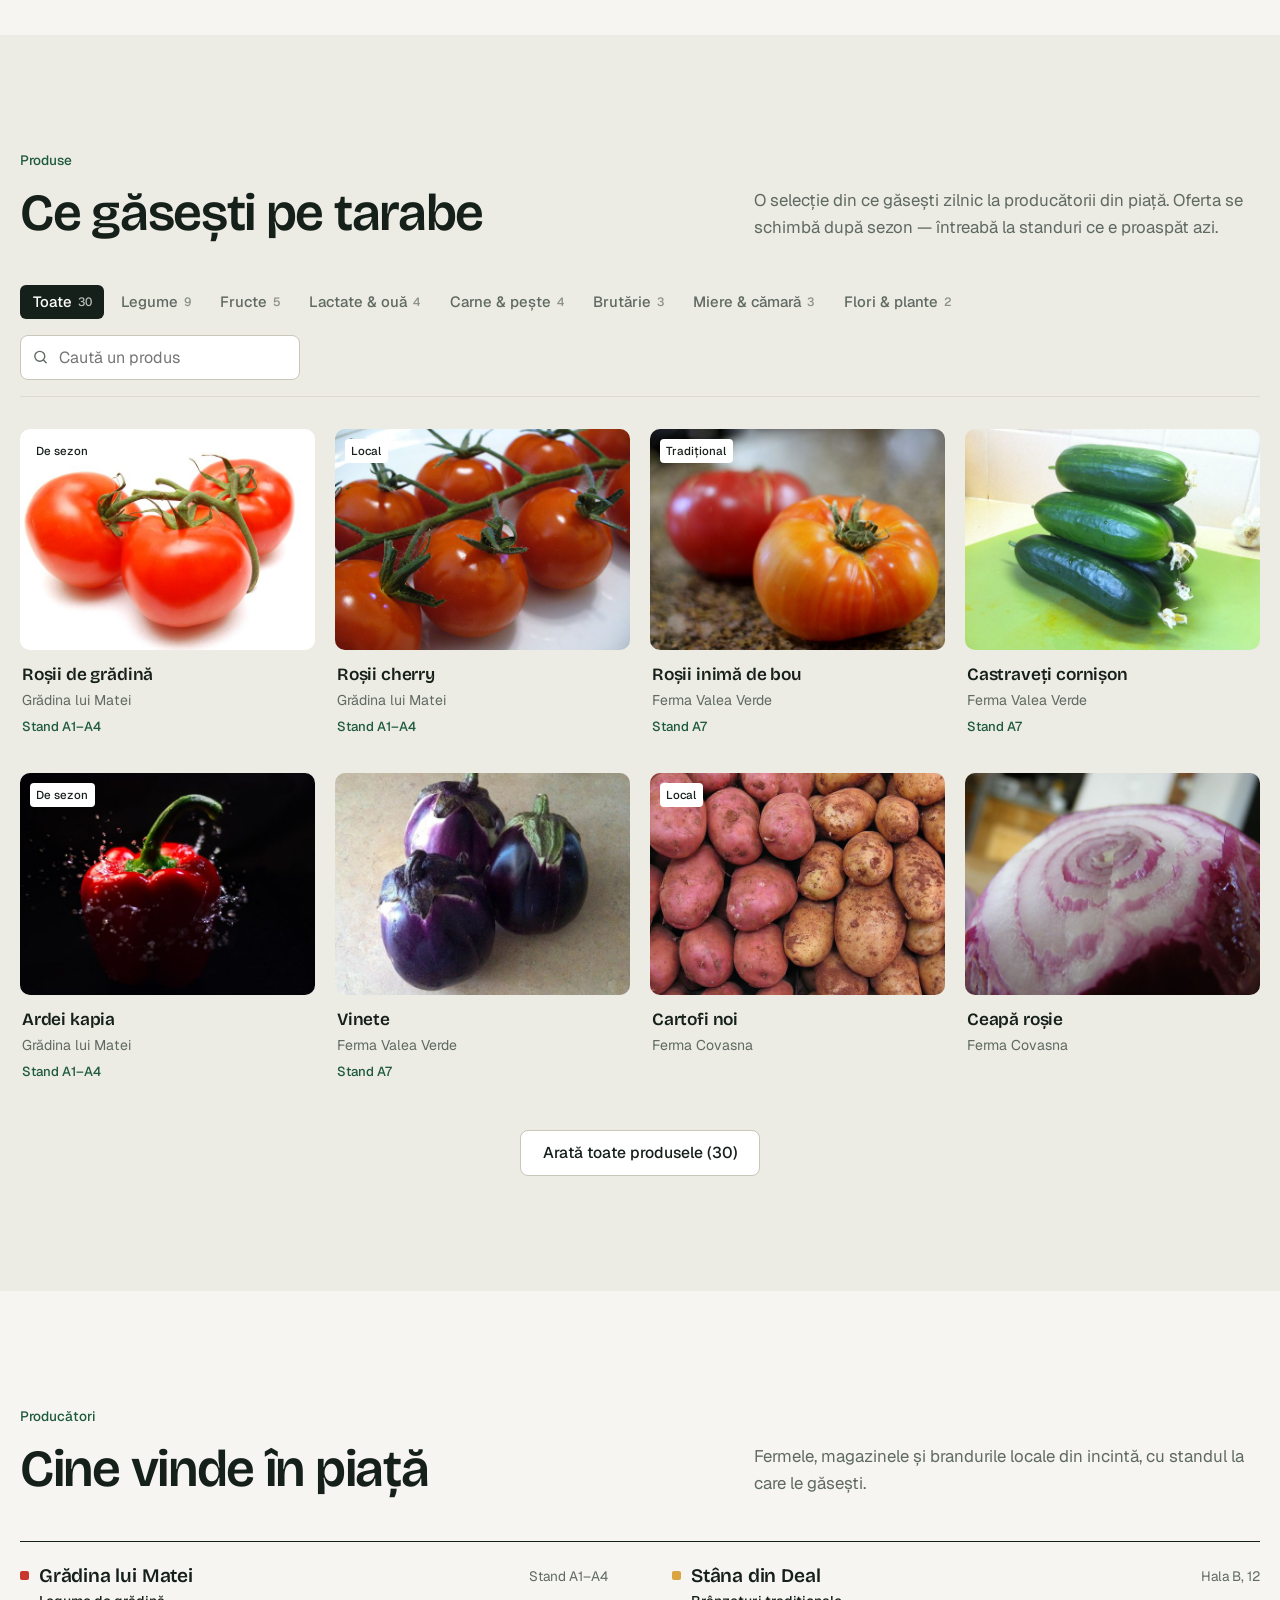
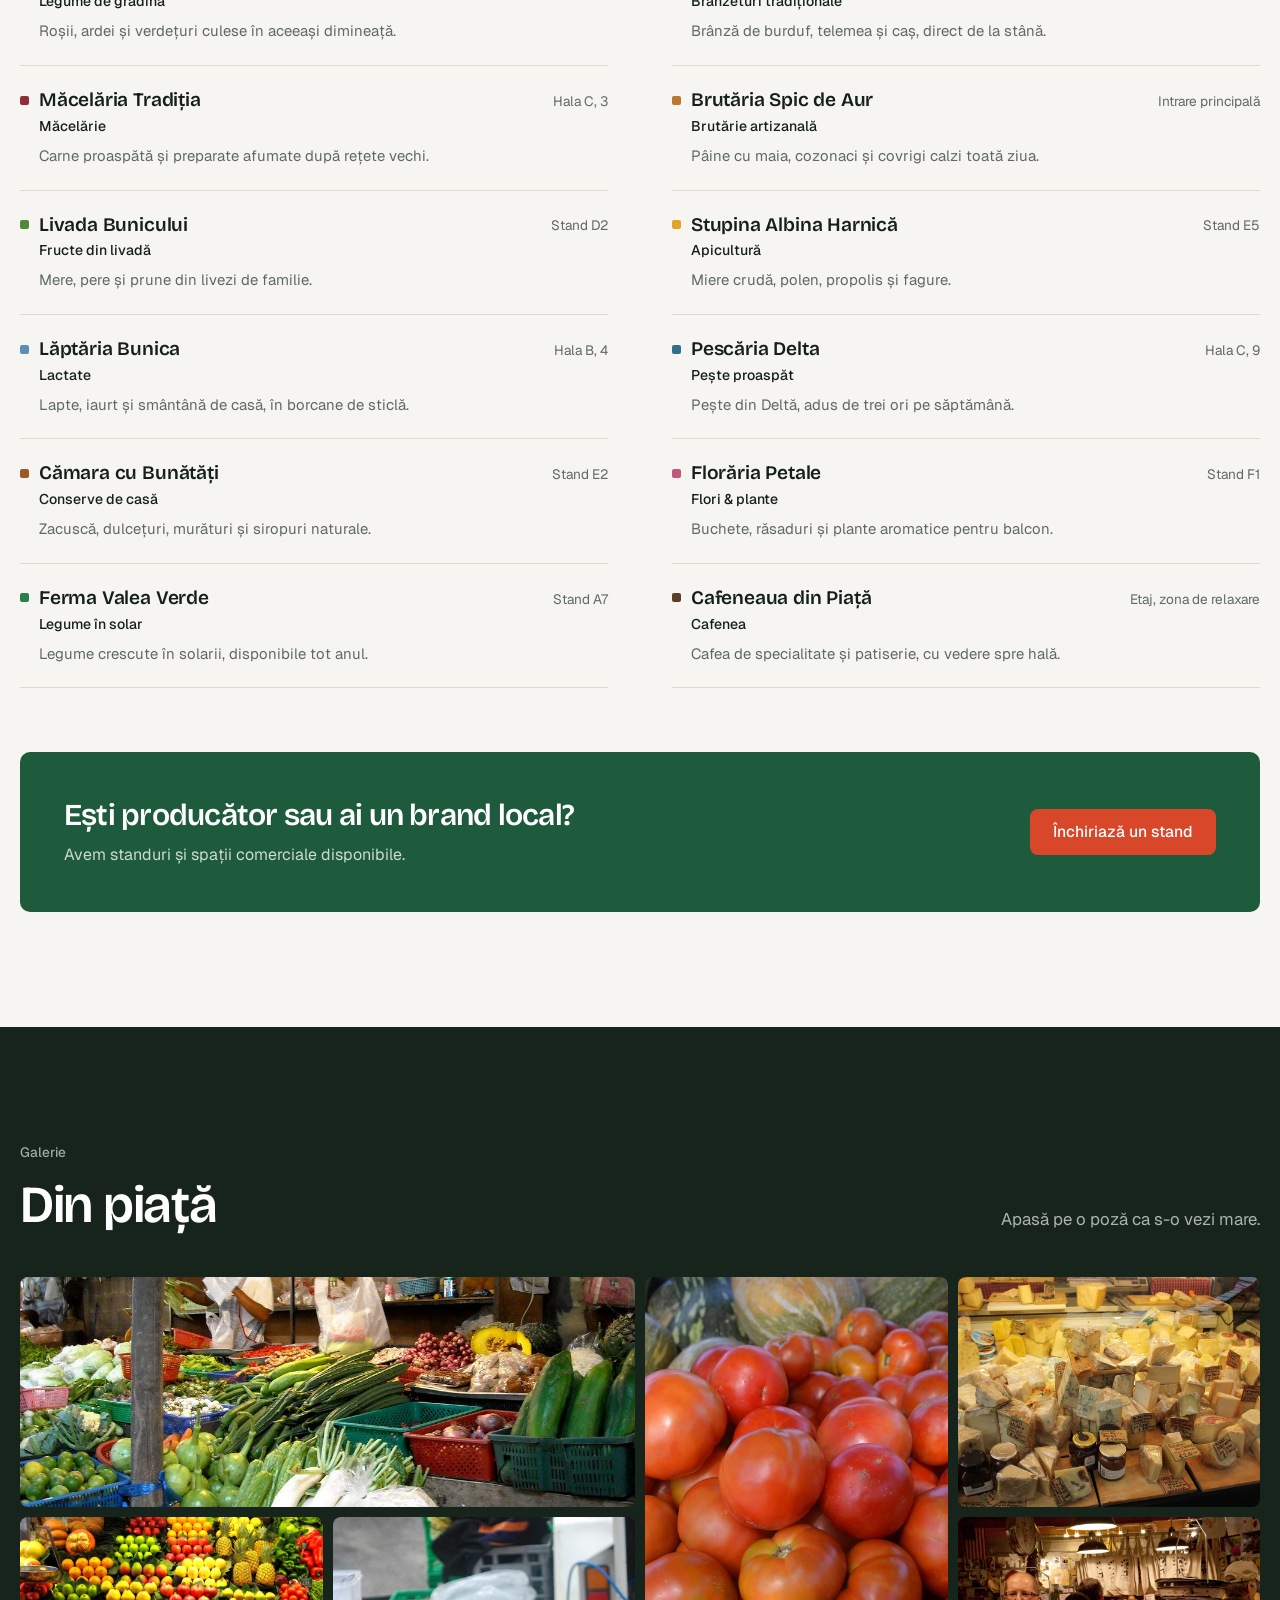
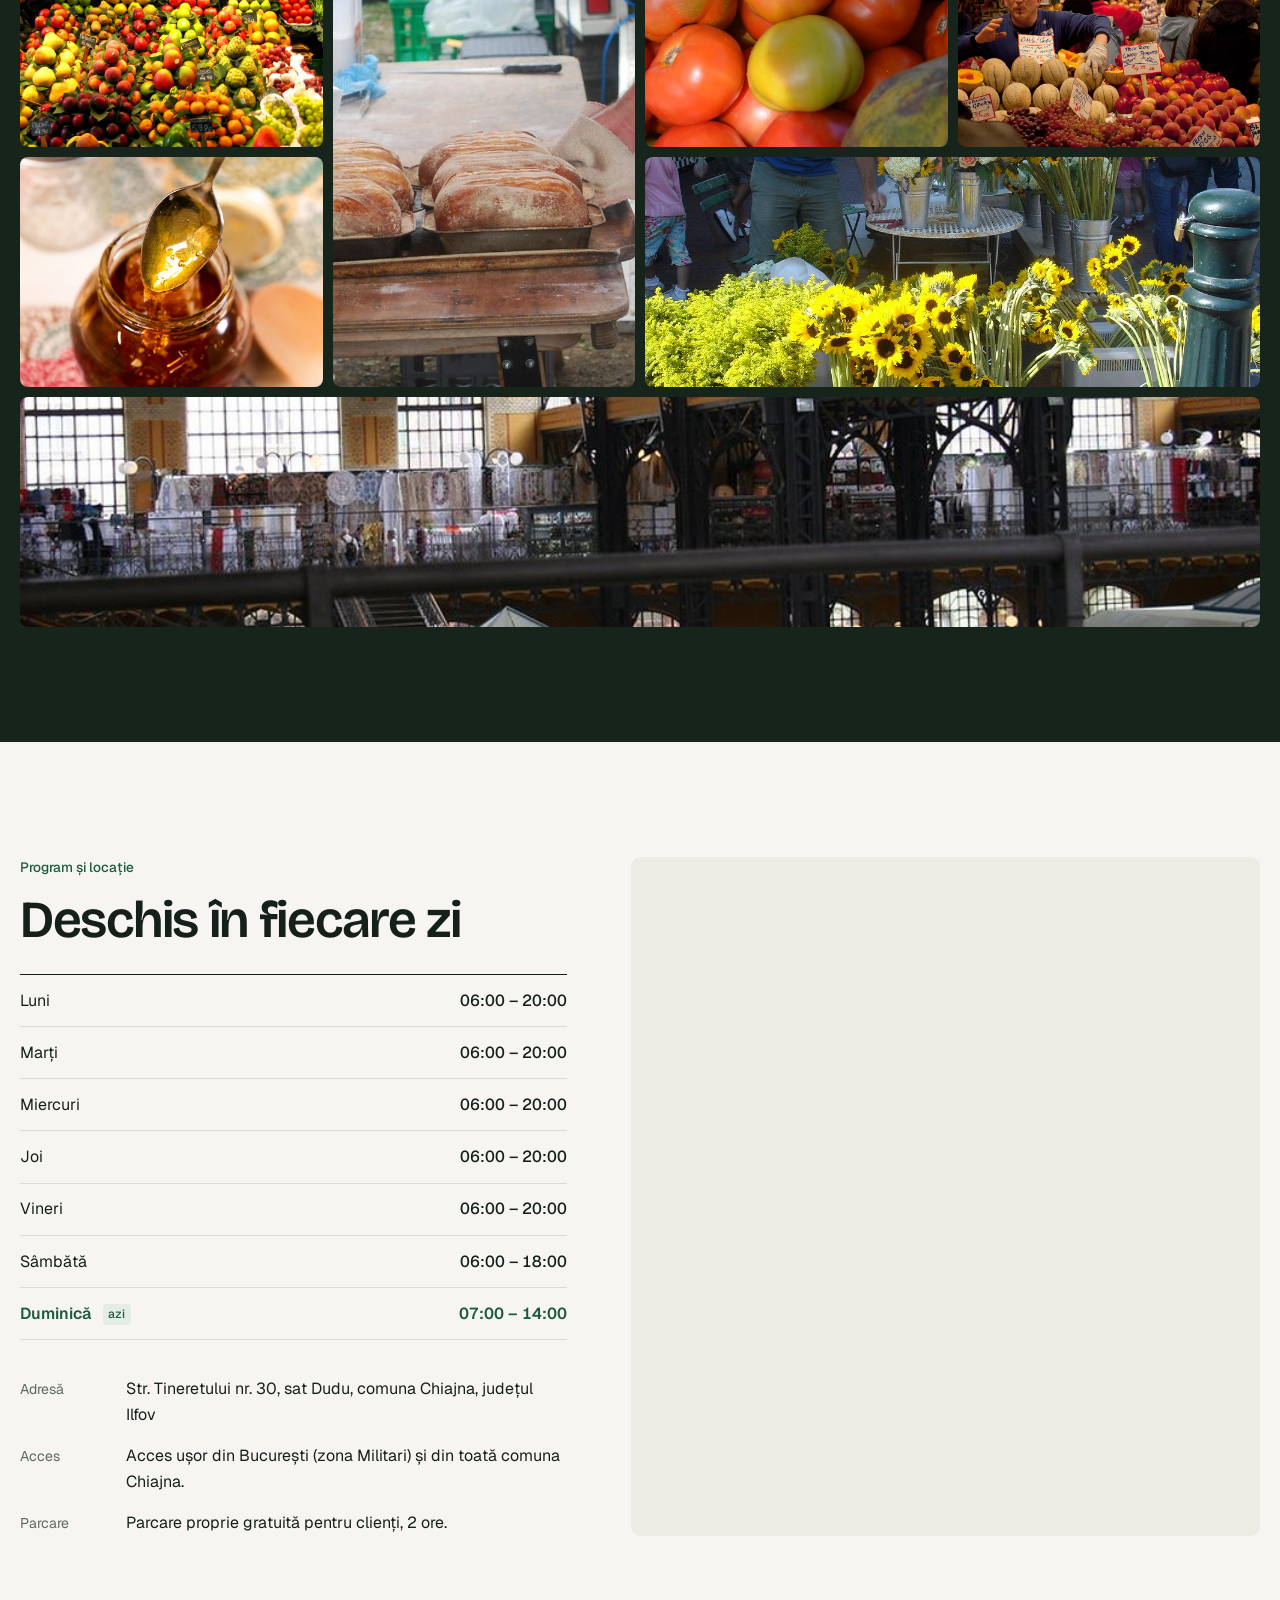
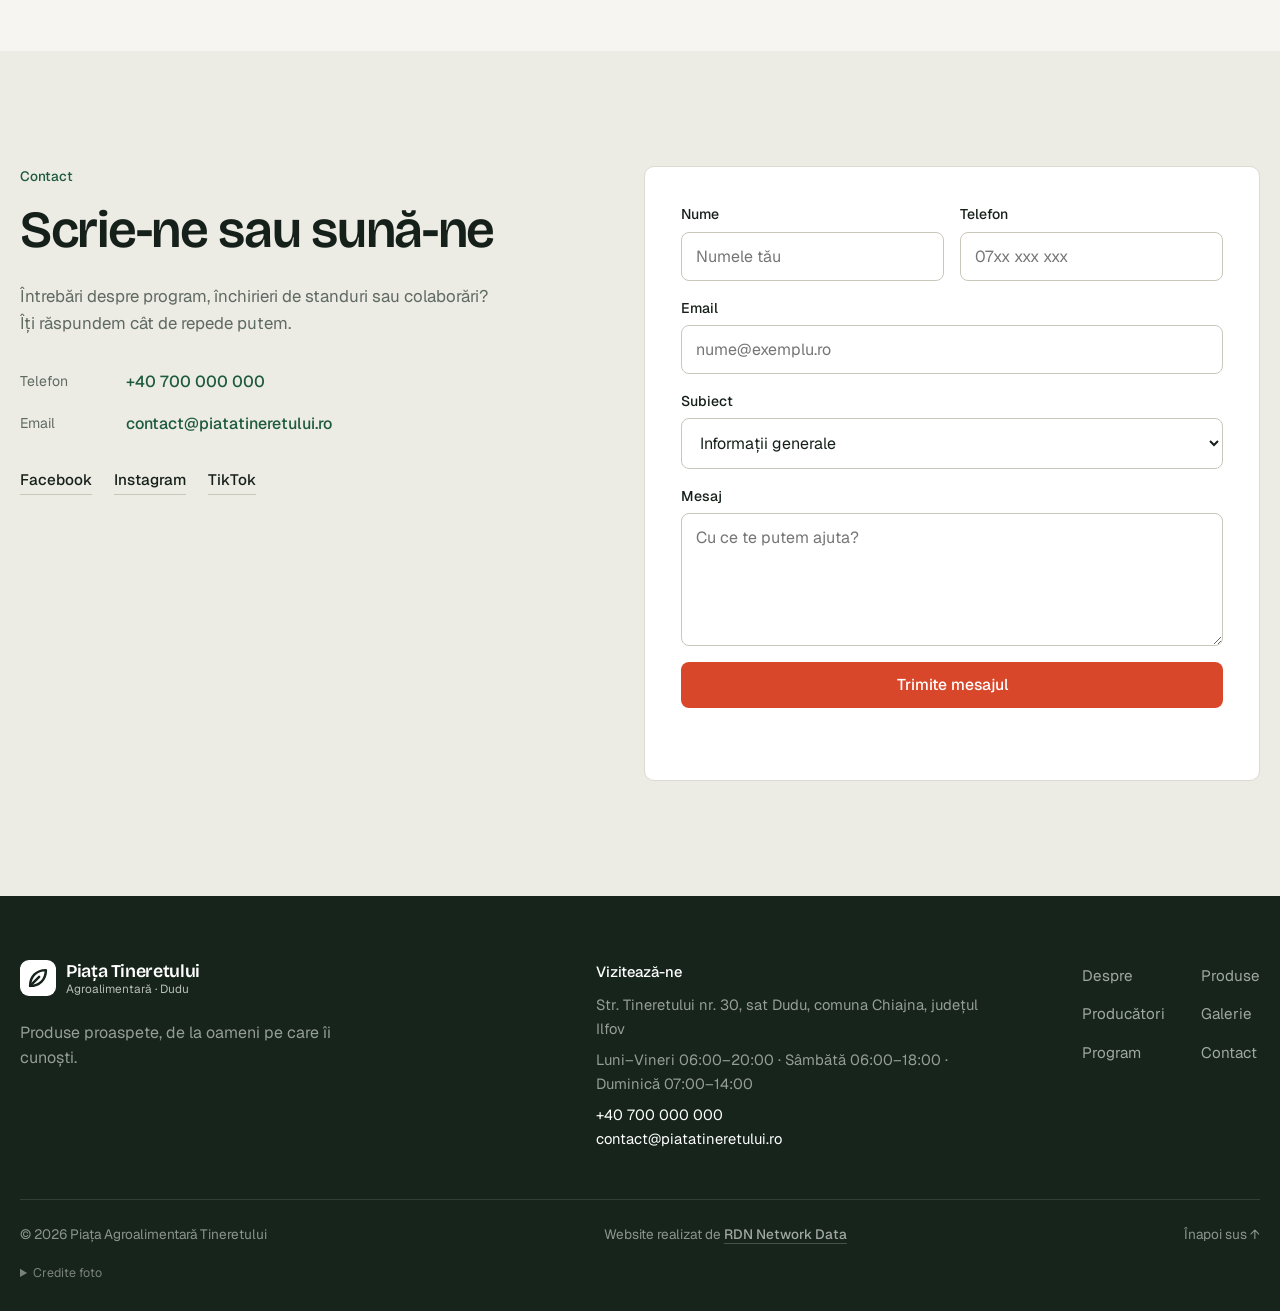
==== commit f7bc71e6: "Design nou, mai modern, și produse fără prețuri - Scoase prețurile de la produse; în locul lor apare" ====
--- a/public/index.html
+++ b/public/index.html
@@ -3,21 +3,21 @@
 <head>
   <meta charset="utf-8">
   <meta name="viewport" content="width=device-width, initial-scale=1">
-  <title>Piața Agroalimentară Tineretului — Produse proaspete de la producători locali</title>
-  <meta name="description" content="Piața Agroalimentară Tineretului din Dudu, Chiajna (Str. Tineretului nr. 30): legume, fructe, lactate, carne, pâine și bunătăți de la producători locali. Program, producători, galerie foto și contact.">
-  <meta name="theme-color" content="#1f4d2b">
+  <title>Piața Agroalimentară Tineretului — Dudu, Chiajna</title>
+  <meta name="description" content="Piața Agroalimentară Tineretului din Dudu, Chiajna (Str. Tineretului nr. 30): legume, fructe, lactate, carne, pâine și produse de la producători locali. Program, producători, galerie foto și contact.">
+  <meta name="theme-color" content="#16241b">
   <meta property="og:title" content="Piața Agroalimentară Tineretului">
-  <meta property="og:description" content="Produse proaspete, direct de la producători locali.">
+  <meta property="og:description" content="Legume, fructe, lactate și pâine de la producători locali, în Dudu, Chiajna.">
   <meta property="og:type" content="website">
   <meta property="og:image" content="images/galerie/hero-4.jpg">
-  <link rel="icon" href="data:image/svg+xml,<svg xmlns='http://www.w3.org/2000/svg' viewBox='0 0 100 100'><text y='.9em' font-size='90'>🍅</text></svg>">
+  <link rel="icon" href="data:image/svg+xml,<svg xmlns='http://www.w3.org/2000/svg' viewBox='0 0 32 32'><rect width='32' height='32' rx='8' fill='%231e5a3c'/><path d='M9 23c0-8.3 5.7-14 14-14 0 8.3-5.7 14-14 14Z' fill='none' stroke='white' stroke-width='2.2' stroke-linejoin='round'/><path d='M9 23l8-8' stroke='white' stroke-width='2.2' stroke-linecap='round'/></svg>">
   <link rel="preconnect" href="https://fonts.googleapis.com">
   <link rel="preconnect" href="https://fonts.gstatic.com" crossorigin>
-  <link href="https://fonts.googleapis.com/css2?family=Fraunces:opsz,wght@9..144,500;9..144,700;9..144,800&family=Inter:wght@400;500;600;700&display=swap" rel="stylesheet">
+  <link href="https://fonts.googleapis.com/css2?family=Bricolage+Grotesque:opsz,wght@12..96,500;12..96,600;12..96,700&family=Geist:wght@400;500;600&display=swap" rel="stylesheet">
   <!-- La fiecare actualizare mărește numărul v=... aici și assetVersion din js/data.js,
        ca browserele să descarce imediat fișierele noi în loc să le folosească pe cele din cache. -->
-  <link rel="stylesheet" href="css/style.css?v=2">
-  <link rel="preload" as="image" href="images/galerie/hero-4.jpg?v=2" fetchpriority="high">
+  <link rel="stylesheet" href="css/style.css?v=3">
+  <link rel="preload" as="image" href="images/galerie/hero-4.jpg?v=3" fetchpriority="high">
 </head>
 <body>
 
@@ -25,10 +25,10 @@
   <header class="header" id="header">
     <div class="container header__inner">
       <a href="#acasa" class="logo" aria-label="Piața Agroalimentară Tineretului — acasă">
-        <span class="logo__mark">🍅</span>
+        <svg class="logo__mark" viewBox="0 0 32 32" aria-hidden="true"><rect width="32" height="32" rx="8"/><path d="M9 23c0-8.3 5.7-14 14-14 0 8.3-5.7 14-14 14Z"/><path d="M9 23l8-8"/></svg>
         <span class="logo__text">
           <strong>Piața Tineretului</strong>
-          <small>Agroalimentară</small>
+          <small>Agroalimentară · Dudu</small>
         </span>
       </a>
 
@@ -46,7 +46,7 @@
       </span>
 
       <button class="burger" id="burger" aria-label="Deschide meniul" aria-expanded="false" aria-controls="nav">
-        <span></span><span></span><span></span>
+        <span></span><span></span>
       </button>
     </div>
   </header>
@@ -57,68 +57,60 @@
     <section class="hero" id="acasa">
       <div class="hero__slides" id="heroSlides" aria-hidden="true"></div>
       <div class="hero__overlay"></div>
-      <div class="hero__dots" id="heroDots" role="tablist" aria-label="Alege poza din header"></div>
 
       <div class="container hero__content">
-        <span class="eyebrow eyebrow--light">Proaspăt în fiecare dimineață</span>
-        <h1>Gustul adevărat al pieței, <em>direct de la producători.</em></h1>
-        <p class="hero__lead">Legume din grădină, fructe din livadă, brânzeturi de la stână, pâine pe vatră și zeci de branduri locale — toate sub același acoperiș, pe strada Tineretului din Dudu, Chiajna.</p>
+        <p class="hero__kicker">Piața Agroalimentară Tineretului</p>
+        <h1>Legume, fructe și brânzeturi, direct de la cei care le produc.</h1>
+        <p class="hero__lead">O piață acoperită în Dudu, Chiajna, cu producători locali, măcelărie, brutărie și florărie — deschisă în fiecare zi.</p>
         <div class="hero__actions">
-          <a href="#produse" class="btn btn--primary">Vezi produsele</a>
-          <a href="#program" class="btn btn--ghost">Program &amp; locație</a>
-        </div>
-
-        <dl class="hero__stats">
-          <div><dt data-count="120">0</dt><dd>tarabe &amp; standuri</dd></div>
-          <div><dt data-count="45">0</dt><dd>producători locali</dd></div>
-          <div><dt data-count="7">0</dt><dd>zile pe săptămână</dd></div>
-        </dl>
-      </div>
-    </section>
-
-    <!-- ============ MARQUEE ============ -->
-    <div class="marquee" aria-hidden="true">
-      <div class="marquee__track">
-        <span>🍅 Roșii de grădină</span><span>🥒 Castraveți</span><span>🫑 Ardei kapia</span><span>🍎 Mere</span><span>🧀 Brânză de burduf</span><span>🥚 Ouă de țară</span><span>🍯 Miere</span><span>🥖 Pâine pe vatră</span><span>🥩 Carne proaspătă</span><span>💐 Flori</span>
-        <span>🍅 Roșii de grădină</span><span>🥒 Castraveți</span><span>🫑 Ardei kapia</span><span>🍎 Mere</span><span>🧀 Brânză de burduf</span><span>🥚 Ouă de țară</span><span>🍯 Miere</span><span>🥖 Pâine pe vatră</span><span>🥩 Carne proaspătă</span><span>💐 Flori</span>
-      </div>
-    </div>
+          <a href="#produse" class="btn btn--light">Vezi produsele</a>
+          <a href="#program" class="btn btn--line">Program și locație</a>
+        </div>
+      </div>
+
+      <div class="hero__bar">
+        <div class="container hero__bar-inner">
+          <dl class="hero__facts">
+            <div><dt>Azi</dt><dd id="heroToday">—</dd></div>
+            <div><dt>Adresă</dt><dd id="heroAddress">—</dd></div>
+            <div class="hero__fact--hide-sm"><dt>Parcare</dt><dd id="heroParking">—</dd></div>
+          </dl>
+          <div class="hero__dots" id="heroDots" role="tablist" aria-label="Alege poza din header"></div>
+        </div>
+      </div>
+    </section>
 
     <!-- ============ DESPRE ============ -->
     <section class="section" id="despre">
       <div class="container about">
-        <div class="about__photos reveal">
-          <div class="about__photo about__photo--a photo" data-photo="images/galerie/despre-1.jpg" data-emoji="🥬" data-label="Poză tarabe"></div>
-          <div class="about__photo about__photo--b photo" data-photo="images/galerie/despre-2.jpg" data-emoji="👩‍🌾" data-label="Poză producători"></div>
-          <div class="about__badge">
-            <strong>30+</strong>
-            <span>ani de tradiție</span>
-          </div>
-        </div>
-
         <div class="about__text reveal">
-          <span class="eyebrow">Despre piață</span>
-          <h2>O piață modernă, cu suflet de piață de cartier.</h2>
-          <p>Piața Agroalimentară Tineretului aduce laolaltă producători din toată țara și branduri locale de încredere. Spațiul este acoperit, curat și luminos, cu standuri organizate pe categorii, ca să găsești rapid tot ce ai nevoie.</p>
+          <p class="label">Despre piață</p>
+          <h2>Piața de cartier, într-o hală modernă.</h2>
+          <p class="about__lead">Piața Agroalimentară Tineretului aduce laolaltă producători din zonă și din toată țara, alături de magazine locale de încredere. Spațiul e acoperit, curat și luminos, cu standuri organizate pe categorii, ca să găsești repede ce cauți.</p>
 
           <ul class="features">
             <li>
-              <span class="features__icon">🌱</span>
-              <div><strong>Direct de la producător</strong><p>Fără intermediari — prețuri corecte și prospețime garantată.</p></div>
+              <strong>Direct de la producător</strong>
+              <p>Cumperi de la cei care cresc și fac produsele, fără intermediari.</p>
             </li>
             <li>
-              <span class="features__icon">🛡️</span>
-              <div><strong>Produse verificate</strong><p>Controale sanitar-veterinare zilnice și trasabilitate.</p></div>
+              <strong>Produse verificate</strong>
+              <p>Controale sanitar-veterinare zilnice și trasabilitate.</p>
             </li>
             <li>
-              <span class="features__icon">🅿️</span>
-              <div><strong>Parcare &amp; acces ușor</strong><p>Parcare proprie și acces rapid dinspre București și Chiajna.</p></div>
+              <strong>Parcare și acces ușor</strong>
+              <p>Parcare proprie și acces rapid dinspre București și Chiajna.</p>
             </li>
             <li>
-              <span class="features__icon">💳</span>
-              <div><strong>Plată cu cardul</strong><p>La majoritatea standurilor și la magazinele din incintă.</p></div>
+              <strong>Plată cu cardul</strong>
+              <p>La majoritatea standurilor și la magazinele din incintă.</p>
             </li>
           </ul>
+        </div>
+
+        <div class="about__photos reveal">
+          <div class="about__photo about__photo--a photo" data-photo="images/galerie/despre-1.jpg" data-emoji="" data-label="Poză tarabe"></div>
+          <div class="about__photo about__photo--b photo" data-photo="images/galerie/despre-2.jpg" data-emoji="" data-label="Poză producători"></div>
         </div>
       </div>
     </section>
@@ -127,9 +119,11 @@
     <section class="section section--tinted" id="produse">
       <div class="container">
         <div class="section__head reveal">
-          <span class="eyebrow">Ce găsești la noi</span>
-          <h2>Produse proaspete, de sezon</h2>
-          <p>O selecție din ce găsești zilnic pe tarabe. Prețurile sunt orientative și variază în funcție de sezon și producător.</p>
+          <div>
+            <p class="label">Produse</p>
+            <h2>Ce găsești pe tarabe</h2>
+          </div>
+          <p>O selecție din ce găsești zilnic la producătorii din piață. Oferta se schimbă după sezon — întreabă la standuri ce e proaspăt azi.</p>
         </div>
 
         <div class="toolbar reveal">
@@ -137,11 +131,14 @@
           <label class="search">
             <span class="visually-hidden">Caută un produs</span>
             <svg viewBox="0 0 24 24" aria-hidden="true"><circle cx="11" cy="11" r="7"/><path d="m20 20-3.5-3.5"/></svg>
-            <input type="search" id="productSearch" placeholder="Caută: roșii, brânză, miere…">
+            <input type="search" id="productSearch" placeholder="Caută un produs">
           </label>
         </div>
 
         <div class="products" id="productGrid"></div>
+        <div class="products__more" id="productMore" hidden>
+          <button type="button" class="btn btn--outline">Arată toate produsele</button>
+        </div>
         <p class="empty" id="productEmpty" hidden>Niciun produs găsit. Încearcă altă căutare.</p>
       </div>
     </section>
@@ -150,9 +147,11 @@
     <section class="section" id="producatori">
       <div class="container">
         <div class="section__head reveal">
-          <span class="eyebrow">Branduri &amp; producători din incintă</span>
-          <h2>Cei care pun suflet în fiecare produs</h2>
-          <p>Magazinele, fermele și brandurile locale pe care le găsești în interiorul pieței.</p>
+          <div>
+            <p class="label">Producători</p>
+            <h2>Cine vinde în piață</h2>
+          </div>
+          <p>Fermele, magazinele și brandurile locale din incintă, cu standul la care le găsești.</p>
         </div>
 
         <div class="brands" id="brandGrid"></div>
@@ -160,7 +159,7 @@
         <div class="cta-band reveal">
           <div>
             <h3>Ești producător sau ai un brand local?</h3>
-            <p>Avem standuri și spații comerciale disponibile. Hai să vorbim!</p>
+            <p>Avem standuri și spații comerciale disponibile.</p>
           </div>
           <a href="#contact" class="btn btn--primary">Închiriază un stand</a>
         </div>
@@ -171,9 +170,11 @@
     <section class="section section--dark" id="galerie">
       <div class="container">
         <div class="section__head section__head--light reveal">
-          <span class="eyebrow eyebrow--light">Galerie foto</span>
-          <h2>Viața din piață</h2>
-          <p>Culori, arome și oameni. Apasă pe o poză pentru a o vedea mare.</p>
+          <div>
+            <p class="label">Galerie</p>
+            <h2>Din piață</h2>
+          </div>
+          <p>Apasă pe o poză ca s-o vezi mare.</p>
         </div>
 
         <div class="gallery" id="gallery"></div>
@@ -184,19 +185,19 @@
     <section class="section" id="program">
       <div class="container visit">
         <div class="visit__info reveal">
-          <span class="eyebrow">Program &amp; locație</span>
-          <h2>Te așteptăm în fiecare zi</h2>
+          <p class="label">Program și locație</p>
+          <h2>Deschis în fiecare zi</h2>
 
           <table class="hours" id="hoursTable">
             <caption class="visually-hidden">Program de funcționare</caption>
             <tbody></tbody>
           </table>
 
-          <ul class="info-list">
-            <li><span>📍</span><div><strong>Adresă</strong><p id="addressText"></p></div></li>
-            <li><span>🚗</span><div><strong>Acces</strong><p id="transportText"></p></div></li>
-            <li><span>🅿️</span><div><strong>Parcare</strong><p id="parkingText"></p></div></li>
-          </ul>
+          <dl class="info-list">
+            <div><dt>Adresă</dt><dd id="addressText"></dd></div>
+            <div><dt>Acces</dt><dd id="transportText"></dd></div>
+            <div><dt>Parcare</dt><dd id="parkingText"></dd></div>
+          </dl>
         </div>
 
         <div class="visit__map reveal">
@@ -209,14 +210,14 @@
     <section class="section section--tinted" id="contact">
       <div class="container contact">
         <div class="contact__text reveal">
-          <span class="eyebrow">Contact</span>
+          <p class="label">Contact</p>
           <h2>Scrie-ne sau sună-ne</h2>
-          <p>Întrebări despre program, închirieri de standuri sau colaborări? Răspundem în cel mai scurt timp.</p>
-
-          <ul class="info-list">
-            <li><span>📞</span><div><strong>Telefon</strong><p><a id="phoneLink" href="#"></a></p></div></li>
-            <li><span>✉️</span><div><strong>Email</strong><p><a id="emailLink" href="#"></a></p></div></li>
-          </ul>
+          <p class="contact__lead">Întrebări despre program, închirieri de standuri sau colaborări? Îți răspundem cât de repede putem.</p>
+
+          <dl class="info-list">
+            <div><dt>Telefon</dt><dd><a id="phoneLink" href="#"></a></dd></div>
+            <div><dt>Email</dt><dd><a id="emailLink" href="#"></a></dd></div>
+          </dl>
 
           <div class="socials" id="socials"></div>
         </div>
@@ -257,10 +258,16 @@
     <div class="container footer__inner">
       <div class="footer__brand">
         <a href="#acasa" class="logo logo--light">
-          <span class="logo__mark">🍅</span>
-          <span class="logo__text"><strong>Piața Tineretului</strong><small>Agroalimentară</small></span>
+          <svg class="logo__mark" viewBox="0 0 32 32" aria-hidden="true"><rect width="32" height="32" rx="8"/><path d="M9 23c0-8.3 5.7-14 14-14 0 8.3-5.7 14-14 14Z"/><path d="M9 23l8-8"/></svg>
+          <span class="logo__text"><strong>Piața Tineretului</strong><small>Agroalimentară · Dudu</small></span>
         </a>
         <p>Produse proaspete, de la oameni pe care îi cunoști.</p>
+      </div>
+      <div class="footer__info">
+        <strong>Vizitează-ne</strong>
+        <p id="footerAddress"></p>
+        <p id="footerHours"></p>
+        <p><a id="footerPhone" href="#"></a><br><a id="footerEmail" href="#"></a></p>
       </div>
       <nav class="footer__nav" aria-label="Navigare subsol">
         <a href="#despre">Despre</a>
@@ -272,7 +279,7 @@
       </nav>
     </div>
     <div class="container footer__bottom">
-      <span>© <span id="year"></span> Piața Agroalimentară Tineretului. Toate drepturile rezervate.</span>
+      <span>© <span id="year"></span> Piața Agroalimentară Tineretului</span>
       <span class="footer__maker" id="footerMaker" hidden></span>
       <a href="#acasa">Înapoi sus ↑</a>
     </div>
@@ -295,8 +302,8 @@
     <button class="lightbox__nav lightbox__nav--next" id="lbNext" aria-label="Poza următoare">›</button>
   </div>
 
-  <script src="js/data.js?v=2"></script>
-  <script src="js/credits.js?v=2"></script>
-  <script src="js/main.js?v=2"></script>
+  <script src="js/data.js?v=3"></script>
+  <script src="js/credits.js?v=3"></script>
+  <script src="js/main.js?v=3"></script>
 </body>
 </html>
--- a/public/css/style.css
+++ b/public/css/style.css
@@ -4,29 +4,29 @@
    ===================================================================== */
 
 :root {
-  --green-900: #13301c;
-  --green-800: #1f4d2b;
-  --green-600: #2f7a45;
-  --green-100: #e5efe3;
-  --tomato: #d6402b;
-  --tomato-dark: #b3301e;
-  --mustard: #e9b44c;
-  --cream: #faf6ee;
-  --cream-2: #f3ecdd;
-  --ink: #1c2a20;
-  --muted: #5d6b60;
-  --line: #e4dccb;
+  --bg: #f6f5f1;
+  --bg-2: #ecebe4;
+  --surface: #ffffff;
+  --ink: #16201a;
+  --muted: #5f6a62;
+  --line: #dcdad1;
+  --line-strong: #c9c6ba;
+
+  --green: #1e5a3c;
+  --green-hover: #174a31;
+  --green-dark: #16241b;
+  --green-soft: #e3ece5;
+  --accent: #d9472b;
+  --accent-hover: #bf3a20;
   --white: #ffffff;
 
-  --radius: 18px;
-  --radius-sm: 12px;
-  --shadow: 0 10px 30px -12px rgba(19, 48, 28, .25);
-  --shadow-lg: 0 24px 60px -20px rgba(19, 48, 28, .35);
-
-  --font-display: "Fraunces", Georgia, "Times New Roman", serif;
-  --font-body: "Inter", system-ui, -apple-system, "Segoe UI", Roboto, sans-serif;
-
-  --header-h: 76px;
+  --radius: 10px;
+  --radius-sm: 8px;
+
+  --font-display: "Bricolage Grotesque", "Helvetica Neue", Arial, sans-serif;
+  --font-body: "Geist", system-ui, -apple-system, "Segoe UI", Roboto, sans-serif;
+
+  --header-h: 72px;
 }
 
 *, *::before, *::after { box-sizing: border-box; }
@@ -39,7 +39,7 @@
   font-size: 16px;
   line-height: 1.6;
   color: var(--ink);
-  background: var(--cream);
+  background: var(--bg);
   -webkit-font-smoothing: antialiased;
   -webkit-tap-highlight-color: transparent;
   overflow-x: hidden;
@@ -49,79 +49,68 @@
 
 img { max-width: 100%; display: block; }
 a { color: inherit; }
-h1, h2, h3 { font-family: var(--font-display); line-height: 1.12; margin: 0 0 .5em; letter-spacing: -.01em; }
-h2 { font-size: clamp(1.9rem, 4vw, 2.9rem); font-weight: 700; }
-h3 { font-size: 1.2rem; font-weight: 700; }
+h1, h2, h3 { font-family: var(--font-display); line-height: 1.05; margin: 0 0 .5em; letter-spacing: -.025em; font-weight: 600; }
+h2 { font-size: clamp(2rem, 4.2vw, 3.25rem); }
+h3 { font-size: 1.15rem; letter-spacing: -.01em; line-height: 1.25; }
 p { margin: 0 0 1em; }
 
-.container { width: min(1200px, 100% - 32px); margin-inline: auto; }
+.container { width: min(1240px, 100% - 32px); margin-inline: auto; }
 
 .visually-hidden {
   position: absolute !important; width: 1px; height: 1px; padding: 0; margin: -1px;
   overflow: hidden; clip: rect(0 0 0 0); white-space: nowrap; border: 0;
 }
 
-:focus-visible { outline: 3px solid var(--mustard); outline-offset: 3px; border-radius: 6px; }
+:focus-visible { outline: 2px solid var(--accent); outline-offset: 3px; border-radius: 4px; }
 
 /* ---------- Butoane ---------- */
 .btn {
   display: inline-flex; align-items: center; justify-content: center; gap: .5em;
-  padding: .95em 1.6em;
-  border-radius: 999px;
-  border: 2px solid transparent;
-  font: 600 1rem/1 var(--font-body);
+  padding: .9em 1.4em;
+  border-radius: var(--radius-sm);
+  border: 1px solid transparent;
+  font: 500 .98rem/1 var(--font-body);
   text-decoration: none;
   cursor: pointer;
-  transition: transform .2s ease, background-color .2s ease, color .2s ease, box-shadow .2s ease;
-}
-@media (hover: hover) { .btn:hover { transform: translateY(-2px); } }
-.btn--primary { background: var(--tomato); color: var(--white); box-shadow: 0 10px 24px -10px rgba(214, 64, 43, .7); }
-.btn--primary:hover { background: var(--tomato-dark); }
-.btn--ghost { border-color: rgba(255, 255, 255, .7); color: var(--white); background: rgba(255, 255, 255, .08); backdrop-filter: blur(4px); }
-.btn--ghost:hover { background: var(--white); color: var(--green-900); }
-.btn--small { padding: .7em 1.2em; font-size: .92rem; background: var(--green-800); color: var(--white) !important; }
-.btn--small:hover { background: var(--green-600); }
+  transition: background-color .2s ease, color .2s ease, border-color .2s ease;
+}
+.btn--primary { background: var(--accent); color: var(--white); }
+.btn--primary:hover { background: var(--accent-hover); }
+.btn--light { background: var(--white); color: var(--ink); }
+.btn--light:hover { background: var(--bg-2); }
+.btn--line { border-color: rgba(255, 255, 255, .5); color: var(--white); }
+.btn--line:hover { border-color: var(--white); background: rgba(255, 255, 255, .1); }
+.btn--outline { border-color: var(--line-strong); color: var(--ink); background: var(--surface); }
+.btn--outline:hover { border-color: var(--ink); }
+.btn--small { padding: .65em 1.1em; font-size: .92rem; background: var(--green); color: var(--white) !important; }
+.btn--small:hover, .nav a.btn--small.is-current { background: var(--green-hover); }
 .btn--block { width: 100%; }
 
-.eyebrow {
-  display: inline-flex; align-items: center; gap: .6em;
-  font-size: .8rem; font-weight: 700; letter-spacing: .14em; text-transform: uppercase;
-  color: var(--tomato);
-  margin-bottom: 1rem;
-}
-.eyebrow::before { content: ""; width: 28px; height: 2px; background: currentColor; }
-.eyebrow--light { color: var(--mustard); }
-
-/* ---------- Spațiu pentru poze ---------- */
+.label {
+  margin: 0 0 .9rem;
+  font-size: .85rem; font-weight: 500;
+  color: var(--green);
+}
+.section--dark .label, .hero .label { color: rgba(255, 255, 255, .6); }
+
+/* ---------- Spațiu pentru poze (apare doar dacă poza lipsește) ---------- */
 .photo {
   position: relative;
   overflow: hidden;
-  background-color: var(--ph-bg, #f0e4cc);
-  background-image:
-    radial-gradient(circle at 20% 15%, rgba(255, 255, 255, .55), transparent 45%),
-    linear-gradient(135deg, var(--ph-a, #f6d9a8), var(--ph-b, #e9b98a));
+  background-color: var(--bg-2);
   background-size: cover;
   background-position: center;
 }
-.photo::before {
-  content: attr(data-emoji);
-  position: absolute; inset: 0;
-  display: grid; place-items: center;
-  font-size: clamp(2.6rem, 6vw, 4rem);
-  filter: drop-shadow(0 8px 14px rgba(0, 0, 0, .18));
-  transition: transform .5s ease;
-}
 .photo::after {
-  content: "📷 " attr(data-label);
+  content: attr(data-label);
   position: absolute; left: 10px; bottom: 10px; max-width: calc(100% - 20px);
-  padding: .3em .7em;
-  font-size: .7rem; font-weight: 600; color: rgba(28, 42, 32, .75);
-  background: rgba(255, 255, 255, .7);
-  border: 1px dashed rgba(28, 42, 32, .3);
-  border-radius: 999px;
+  padding: .25em .6em;
+  font-size: .7rem; font-weight: 500; color: var(--muted);
+  background: rgba(255, 255, 255, .8);
+  border-radius: 4px;
   white-space: nowrap; overflow: hidden; text-overflow: ellipsis;
 }
-.photo.has-image::before, .photo.has-image::after { display: none; }
+.photo.has-image::after { display: none; }
 
 /* ---------- Header ---------- */
 .header {
@@ -131,238 +120,194 @@
   transition: background-color .3s ease, box-shadow .3s ease, color .3s ease;
 }
 .header.is-scrolled, .header.menu-open {
-  background: rgba(250, 246, 238, .92);
-  backdrop-filter: saturate(1.4) blur(12px);
+  background: rgba(246, 245, 241, .9);
+  backdrop-filter: saturate(1.4) blur(14px);
   color: var(--ink);
   box-shadow: 0 1px 0 var(--line);
 }
 /* backdrop-filter ar face din header containerul meniului fix de pe mobil */
-.header.menu-open { backdrop-filter: none; background: var(--cream); }
-.header__inner { height: 100%; display: flex; align-items: center; gap: 24px; }
+.header.menu-open { backdrop-filter: none; background: var(--bg); }
+.header__inner { height: 100%; display: flex; align-items: center; gap: 20px; }
 
 .logo { display: inline-flex; align-items: center; gap: 10px; text-decoration: none; margin-right: auto; }
-.logo__mark {
-  display: grid; place-items: center;
-  width: 44px; height: 44px; border-radius: 14px;
-  background: var(--white); font-size: 1.5rem;
-  box-shadow: var(--shadow);
-}
-.logo__text { display: flex; flex-direction: column; line-height: 1.1; }
-.logo__text strong { font-family: var(--font-display); font-size: 1.2rem; }
-.logo__text small { font-size: .72rem; letter-spacing: .16em; text-transform: uppercase; opacity: .8; }
-
-.nav { display: flex; align-items: center; gap: 6px; }
+.logo__mark { width: 36px; height: 36px; flex: none; }
+.logo__mark rect { fill: var(--green); }
+.logo__mark path { fill: none; stroke: var(--white); stroke-width: 2.2; stroke-linecap: round; stroke-linejoin: round; }
+.logo__text { display: flex; flex-direction: column; line-height: 1.15; }
+.logo__text strong { font-family: var(--font-display); font-size: 1.12rem; font-weight: 600; letter-spacing: -.02em; }
+.logo__text small { font-size: .74rem; opacity: .7; }
+
+.nav { display: flex; align-items: center; gap: 2px; }
 .nav a:not(.btn) {
-  padding: .5em .9em; border-radius: 999px;
+  position: relative;
+  padding: .5em .85em;
   text-decoration: none; font-weight: 500; font-size: .95rem;
-  transition: background-color .2s ease;
-}
-.nav a:not(.btn):hover, .nav a.is-current { background: rgba(127, 127, 127, .15); }
+  opacity: .85; transition: opacity .2s ease;
+}
+.nav a:not(.btn):hover, .nav a.is-current { opacity: 1; }
+.nav a:not(.btn)::after {
+  content: ""; position: absolute; left: .85em; right: .85em; bottom: .15em; height: 1.5px;
+  background: currentColor; transform: scaleX(0); transform-origin: left; transition: transform .25s ease;
+}
+.nav a:not(.btn):hover::after, .nav a.is-current::after { transform: scaleX(1); }
+.nav .btn { margin-left: 10px; }
 
 .status-pill {
   display: inline-flex; align-items: center; gap: 8px;
-  padding: .45em .9em; border-radius: 999px;
-  font-size: .8rem; font-weight: 600;
-  background: rgba(127, 127, 127, .15);
-  white-space: nowrap;
-}
-.status-pill__dot { width: 8px; height: 8px; border-radius: 50%; background: #b8b8b8; }
-.status-pill.is-open .status-pill__dot { background: #3ccf6e; box-shadow: 0 0 0 0 rgba(60, 207, 110, .6); animation: pulse 2s infinite; }
-@keyframes pulse { 70% { box-shadow: 0 0 0 8px rgba(60, 207, 110, 0); } 100% { box-shadow: 0 0 0 0 rgba(60, 207, 110, 0); } }
-
-.burger { display: none; width: 44px; height: 44px; border: 0; background: transparent; color: inherit; cursor: pointer; padding: 10px; }
-.burger span { display: block; height: 2px; background: currentColor; border-radius: 2px; transition: transform .3s ease, opacity .3s ease; }
-.burger span + span { margin-top: 6px; }
-.menu-open .burger span:nth-child(1) { transform: translateY(8px) rotate(45deg); }
-.menu-open .burger span:nth-child(2) { opacity: 0; }
-.menu-open .burger span:nth-child(3) { transform: translateY(-8px) rotate(-45deg); }
+  font-size: .82rem; font-weight: 500;
+  white-space: nowrap; opacity: .85;
+}
+.status-pill__dot { width: 7px; height: 7px; border-radius: 50%; background: #a9a9a0; }
+.status-pill.is-open .status-pill__dot { background: #36c26a; box-shadow: 0 0 0 3px rgba(54, 194, 106, .25); }
+
+.burger { display: none; width: 44px; height: 44px; border: 0; background: transparent; color: inherit; cursor: pointer; padding: 12px 10px; }
+.burger span { display: block; height: 1.5px; background: currentColor; transition: transform .3s ease; }
+.burger span + span { margin-top: 7px; }
+.menu-open .burger span:nth-child(1) { transform: translateY(4.25px) rotate(45deg); }
+.menu-open .burger span:nth-child(2) { transform: translateY(-4.25px) rotate(-45deg); }
 
 /* ---------- Hero ---------- */
 .hero {
   position: relative;
-  min-height: min(100vh, 900px);
-  min-height: min(100svh, 900px);
-  display: flex; align-items: center;
+  min-height: min(100vh, 860px);
+  min-height: min(100svh, 860px);
+  display: flex; flex-direction: column; justify-content: flex-end;
   color: var(--white);
   isolation: isolate;
 }
-.hero__slides { position: absolute; inset: 0; z-index: -2; overflow: hidden; background: var(--green-900); }
-.hero__slide {
-  position: absolute; inset: 0;
-  opacity: 0; transition: opacity 1.4s ease;
-  --ph-a: #2f7a45; --ph-b: #13301c;
-}
-.hero__slide:nth-child(2) { --ph-a: #c8452f; --ph-b: #5a1a10; }
-.hero__slide:nth-child(3) { --ph-a: #c98a2b; --ph-b: #4d3410; }
-.hero__slide:nth-child(4) { --ph-a: #8a7a3a; --ph-b: #2e2a12; }
-.hero__slide:nth-child(5) { --ph-a: #3b6e8c; --ph-b: #12293a; }
+.hero__slides { position: absolute; inset: 0; z-index: -2; overflow: hidden; background: var(--green-dark); }
+.hero__slide { position: absolute; inset: 0; opacity: 0; transition: opacity 1.4s ease; }
+.hero__slide::after { display: none; }
 .hero__slide.is-active { opacity: 1; }
-.hero__slide.has-image.is-active { animation: slowzoom 7s ease-out both; }
-.hero__slide::before { font-size: clamp(8rem, 22vw, 16rem); opacity: .35; justify-items: end; padding-right: 8vw; }
-.hero__slide::after { left: auto; right: 16px; bottom: 56px; }
-@keyframes slowzoom { from { transform: scale(1.1); } to { transform: scale(1); } }
-.hero__dots { position: absolute; right: max(16px, calc((100% - 1200px) / 2)); bottom: 40px; display: flex; gap: 8px; z-index: 1; }
-.hero__dots button {
-  position: relative;
-  width: 34px; height: 6px; padding: 0; border: 0; border-radius: 999px; cursor: pointer;
-  background: rgba(255, 255, 255, .35); transition: background-color .3s ease, width .3s ease;
-}
-.hero__dots button::after { content: ""; position: absolute; inset: -18px -4px; }
-.hero__dots button:hover { background: rgba(255, 255, 255, .6); }
-.hero__dots button.is-active { width: 54px; background: var(--mustard); }
+.hero__slide.has-image.is-active { animation: slowzoom 8s ease-out both; }
+@keyframes slowzoom { from { transform: scale(1.06); } to { transform: scale(1); } }
 .hero__overlay {
   position: absolute; inset: 0; z-index: -1;
   background:
-    linear-gradient(90deg, rgba(13, 32, 19, .88) 0%, rgba(13, 32, 19, .55) 55%, rgba(13, 32, 19, .2) 100%),
-    linear-gradient(0deg, rgba(13, 32, 19, .6), transparent 40%);
-}
-.hero__content { padding: calc(var(--header-h) + 48px) 0 64px; }
-.hero h1 { font-size: clamp(2.5rem, 6.5vw, 5rem); font-weight: 800; max-width: 14ch; margin-bottom: .35em; }
-.hero h1 em { font-style: italic; color: var(--mustard); font-weight: 700; }
-.hero__lead { font-size: clamp(1.05rem, 1.6vw, 1.25rem); max-width: 56ch; opacity: .92; margin-bottom: 2rem; }
-.hero__actions { display: flex; flex-wrap: wrap; gap: 12px; }
-
-.hero__stats { display: flex; flex-wrap: wrap; gap: 16px 48px; margin: 3.5rem 0 0; padding-top: 1.75rem; border-top: 1px solid rgba(255, 255, 255, .2); max-width: 620px; }
-.hero__stats div { margin: 0; }
-.hero__stats dt { font-family: var(--font-display); font-size: clamp(2rem, 4vw, 2.8rem); font-weight: 800; color: var(--white); line-height: 1; }
-.hero__stats dd { margin: .3em 0 0; font-size: .9rem; opacity: .8; }
-
-/* ---------- Marquee ---------- */
-.marquee { background: var(--tomato); color: var(--white); overflow: hidden; padding: 14px 0; transform: rotate(-1deg) scale(1.02); margin-top: -12px; position: relative; z-index: 2; }
-.marquee__track { display: flex; gap: 40px; width: max-content; animation: marquee 40s linear infinite; font-weight: 600; white-space: nowrap; }
-@keyframes marquee { to { transform: translateX(-50%); } }
+    linear-gradient(180deg, rgba(10, 20, 13, .55) 0%, transparent 22%),
+    linear-gradient(0deg, rgba(10, 20, 13, .9) 0%, rgba(10, 20, 13, .55) 45%, rgba(10, 20, 13, .2) 100%);
+}
+.hero__content { padding: calc(var(--header-h) + 64px) 0 56px; }
+.hero__kicker { font-size: .95rem; font-weight: 500; opacity: .75; margin-bottom: 1.25rem; }
+.hero h1 { font-size: clamp(2.5rem, 6.4vw, 5.4rem); font-weight: 600; max-width: 16ch; margin-bottom: .4em; letter-spacing: -.03em; line-height: .98; }
+.hero__lead { font-size: clamp(1.05rem, 1.5vw, 1.2rem); max-width: 50ch; opacity: .82; margin-bottom: 2rem; }
+.hero__actions { display: flex; flex-wrap: wrap; gap: 10px; }
+
+.hero__bar { border-top: 1px solid rgba(255, 255, 255, .18); }
+.hero__bar-inner { display: flex; align-items: center; justify-content: space-between; gap: 24px; }
+.hero__facts { display: grid; grid-template-columns: repeat(3, auto); margin: 0; }
+.hero__facts div { padding: 20px 40px 22px 0; margin-right: 40px; border-right: 1px solid rgba(255, 255, 255, .18); }
+.hero__facts div:last-child { border-right: 0; margin-right: 0; }
+.hero__facts dt { font-size: .78rem; opacity: .6; margin-bottom: 2px; }
+.hero__facts dd { margin: 0; font-weight: 500; font-size: .95rem; }
+
+.hero__dots { display: flex; gap: 6px; flex: none; }
+.hero__dots button {
+  position: relative;
+  width: 22px; height: 3px; padding: 0; border: 0; cursor: pointer;
+  background: rgba(255, 255, 255, .35); transition: background-color .3s ease, width .3s ease;
+}
+.hero__dots button::after { content: ""; position: absolute; inset: -18px -3px; }
+.hero__dots button:hover { background: rgba(255, 255, 255, .6); }
+.hero__dots button.is-active { width: 40px; background: var(--white); }
 
 /* ---------- Secțiuni ---------- */
-.section { padding: clamp(72px, 10vw, 128px) 0; }
-.section--tinted { background: var(--cream-2); }
-.section--dark { background: var(--green-900); color: var(--white); }
-.section__head { max-width: 680px; margin: 0 auto 48px; text-align: center; }
-.section__head .eyebrow { justify-content: center; }
-.section__head p { color: var(--muted); font-size: 1.08rem; }
-.section__head--light p { color: rgba(255, 255, 255, .72); }
+.section { padding: clamp(72px, 9vw, 120px) 0; }
+.section--tinted { background: var(--bg-2); }
+.section--dark { background: var(--green-dark); color: var(--white); }
+.section__head {
+  display: grid; grid-template-columns: 1.1fr 1fr; gap: 24px 64px; align-items: end;
+  margin-bottom: 44px;
+}
+.section__head h2 { margin: 0; }
+.section__head > p { margin: 0; color: var(--muted); font-size: 1.05rem; max-width: 46ch; justify-self: end; }
+.section__head--light > p { color: rgba(255, 255, 255, .65); }
 
 /* ---------- Despre ---------- */
-.about { display: grid; grid-template-columns: 1fr 1fr; gap: clamp(40px, 6vw, 88px); align-items: center; }
-.about__photos { position: relative; aspect-ratio: 1 / 1.05; }
-.about__photo { position: absolute; border-radius: var(--radius); box-shadow: var(--shadow-lg); }
-.about__photo--a { inset: 0 22% 18% 0; --ph-a: #a8d08d; --ph-b: #5e9b4c; }
-.about__photo--a::before { inset: 0 30% 45% 0; }
-.about__photo--a::after { top: 12px; bottom: auto; }
-.about__photo--b { inset: 42% 0 0 38%; border: 8px solid var(--cream); --ph-a: #f7c873; --ph-b: #e48b4a; }
-.about__badge {
-  position: absolute; left: 6%; bottom: 4%;
-  display: flex; flex-direction: column; align-items: center; justify-content: center; gap: 4px; text-align: center;
-  width: 124px; height: 124px; border-radius: 50%; padding: 12px;
-  background: var(--tomato); color: var(--white);
-  box-shadow: var(--shadow-lg);
-  transform: rotate(-8deg);
-}
-.about__badge strong { font-family: var(--font-display); font-size: 2.2rem; line-height: 1; display: block; }
-.about__badge span { font-size: .75rem; font-weight: 600; text-transform: uppercase; letter-spacing: .06em; line-height: 1.2; }
-.about__text > p { color: var(--muted); font-size: 1.08rem; }
-
-.features { list-style: none; padding: 0; margin: 2rem 0 0; display: grid; grid-template-columns: 1fr 1fr; gap: 22px; }
-.features li { display: flex; gap: 14px; align-items: flex-start; }
-.features__icon { flex: none; display: grid; place-items: center; width: 46px; height: 46px; border-radius: 14px; background: var(--green-100); font-size: 1.3rem; }
-.features strong { display: block; margin-bottom: 2px; }
-.features p { margin: 0; font-size: .92rem; color: var(--muted); line-height: 1.5; }
+.about { display: grid; grid-template-columns: 1fr 1.05fr; gap: clamp(40px, 6vw, 96px); align-items: center; }
+.about__lead { color: var(--muted); font-size: 1.08rem; max-width: 52ch; }
+.about__photos { display: grid; grid-template-columns: 1.4fr 1fr; gap: 12px; aspect-ratio: 1.25 / 1; }
+.about__photo { border-radius: var(--radius); }
+.about__photo--b { margin-top: 22%; }
+
+.features { list-style: none; padding: 0; margin: 2.5rem 0 0; display: grid; grid-template-columns: 1fr 1fr; gap: 0 32px; }
+.features li { padding: 18px 0; border-top: 1px solid var(--line); }
+.features strong { display: block; font-weight: 600; margin-bottom: 4px; }
+.features p { margin: 0; font-size: .93rem; color: var(--muted); line-height: 1.5; }
 
 /* ---------- Produse ---------- */
-.toolbar { display: flex; flex-wrap: wrap; gap: 16px; align-items: center; justify-content: space-between; margin-bottom: 32px; }
-.chips { display: flex; flex-wrap: wrap; gap: 8px; }
+.toolbar { display: flex; flex-wrap: wrap; gap: 16px 24px; align-items: center; justify-content: space-between; margin-bottom: 32px; padding-bottom: 16px; border-bottom: 1px solid var(--line); }
+.chips { display: flex; flex-wrap: wrap; gap: 4px; }
 .chip {
   display: inline-flex; align-items: center; gap: 6px;
-  padding: .6em 1em; border-radius: 999px;
-  border: 1px solid var(--line); background: var(--white);
-  font: 500 .92rem var(--font-body); color: var(--ink);
-  cursor: pointer; transition: all .2s ease;
-}
-.chip small { font-size: .75rem; color: var(--muted); background: var(--cream-2); padding: 0 .5em; border-radius: 999px; }
-.chip:hover { border-color: var(--green-600); }
-.chip.is-active { background: var(--green-800); border-color: var(--green-800); color: var(--white); }
-.chip.is-active small { background: rgba(255, 255, 255, .18); color: var(--white); }
-
-.search { position: relative; flex: 0 1 300px; }
-.search svg { position: absolute; left: 14px; top: 50%; width: 18px; height: 18px; transform: translateY(-50%); fill: none; stroke: var(--muted); stroke-width: 2; stroke-linecap: round; }
+  padding: .5em .85em; border-radius: 6px;
+  border: 0; background: transparent;
+  font: 500 .93rem var(--font-body); color: var(--muted);
+  cursor: pointer; transition: background-color .2s ease, color .2s ease;
+}
+.chip small { font-size: .75rem; opacity: .7; font-variant-numeric: tabular-nums; }
+.chip:hover { color: var(--ink); background: rgba(0, 0, 0, .04); }
+.chip.is-active { background: var(--ink); color: var(--white); }
+
+.search { position: relative; width: min(280px, 100%); }
+.search svg { position: absolute; left: 12px; top: 50%; width: 17px; height: 17px; transform: translateY(-50%); fill: none; stroke: var(--muted); stroke-width: 2; stroke-linecap: round; }
 .search input {
-  width: 100%; padding: .8em 1em .8em 2.6em;
-  border-radius: 999px; border: 1px solid var(--line); background: var(--white);
+  width: 100%; padding: .7em .9em .7em 2.4em;
+  border-radius: var(--radius-sm); border: 1px solid var(--line-strong); background: var(--surface);
   font: 1rem var(--font-body); color: var(--ink);
 }
-.search input:focus { outline: none; border-color: var(--green-600); box-shadow: 0 0 0 4px rgba(47, 122, 69, .15); }
-
-.products { display: grid; grid-template-columns: repeat(auto-fill, minmax(230px, 1fr)); gap: 22px; }
-.product {
-  background: var(--white); border-radius: var(--radius); overflow: hidden;
-  box-shadow: 0 1px 0 var(--line);
-  transition: transform .3s ease, box-shadow .3s ease;
-  animation: fadeUp .5s ease both; animation-delay: calc(var(--i) * 40ms);
-}
+.search input:focus { outline: none; border-color: var(--green); box-shadow: 0 0 0 3px rgba(30, 90, 60, .15); }
+
+.products { display: grid; grid-template-columns: repeat(4, 1fr); gap: 36px 20px; }
+.product { animation: fadeUp .5s ease both; animation-delay: calc(var(--i) * 35ms); }
+.product__media { aspect-ratio: 4 / 3; border-radius: var(--radius); }
+.product__media.has-image { transition: transform .5s ease; }
 @media (hover: hover) {
-  .product:hover { transform: translateY(-6px); box-shadow: var(--shadow-lg); }
-  .product:hover .photo::before { transform: scale(1.15) rotate(-6deg); }
-    }
-.product__media { aspect-ratio: 4 / 3; }
-.product[data-cat="legume"]   .photo { --ph-a: #ffd3c4; --ph-b: #f08a6c; }
-.product[data-cat="fructe"]   .photo { --ph-a: #ffe7a8; --ph-b: #f5b356; }
-.product[data-cat="lactate"]  .photo { --ph-a: #fdf6e3; --ph-b: #ecd9a8; }
-.product[data-cat="carne"]    .photo { --ph-a: #f8cfcf; --ph-b: #d47e7e; }
-.product[data-cat="brutarie"] .photo { --ph-a: #f6e0c0; --ph-b: #d9a46b; }
-.product[data-cat="camara"]   .photo { --ph-a: #ffe3a3; --ph-b: #e7a93a; }
-.product[data-cat="flori"]    .photo { --ph-a: #fbd5e5; --ph-b: #d982ab; }
-
+  .product { cursor: default; }
+  .product:hover .product__media { filter: saturate(1.08); }
+}
 .badge {
-  position: absolute; top: 12px; left: 12px; z-index: 1;
-  padding: .3em .75em; border-radius: 999px;
-  background: var(--white); color: var(--green-800);
-  font-size: .72rem; font-weight: 700; letter-spacing: .04em; text-transform: uppercase;
-  box-shadow: 0 4px 10px rgba(0, 0, 0, .1);
-}
-.product__body { padding: 16px 18px 20px; }
-.product__body h3 { font-size: 1.12rem; margin-bottom: .15em; }
-.product__producer { font-size: .85rem; color: var(--muted); margin: 0 0 .7em; }
-.product__price { display: inline-block; margin: 0; font-weight: 700; color: var(--tomato); background: #fdeae6; padding: .25em .7em; border-radius: 8px; font-size: .95rem; }
+  position: absolute; top: 10px; left: 10px; z-index: 1;
+  padding: .25em .55em; border-radius: 4px;
+  background: var(--surface); color: var(--ink);
+  font-size: .72rem; font-weight: 500;
+}
+.product__body { padding: 14px 2px 0; }
+.product__body h3 { font-size: 1.08rem; margin-bottom: .2em; }
+.product__producer { font-size: .88rem; color: var(--muted); margin: 0; }
+.product__stand { margin: .35em 0 0; font-size: .82rem; color: var(--green); font-weight: 500; }
+.products__more { display: flex; justify-content: center; margin-top: 48px; }
+.products__more[hidden] { display: none; }
 .empty { text-align: center; color: var(--muted); padding: 40px 0; }
 
-@keyframes fadeUp { from { opacity: 0; transform: translateY(16px); } to { opacity: 1; transform: none; } }
-
-/* ---------- Branduri ---------- */
-.brands { display: grid; grid-template-columns: repeat(auto-fill, minmax(260px, 1fr)); gap: 22px; }
+@keyframes fadeUp { from { opacity: 0; transform: translateY(12px); } to { opacity: 1; transform: none; } }
+
+/* ---------- Branduri (listă) ---------- */
+.brands { display: grid; grid-template-columns: 1fr 1fr; column-gap: 64px; border-top: 1px solid var(--ink); }
 .brand {
-  position: relative; display: flex; flex-direction: column;
-  background: var(--white); border: 1px solid var(--line); border-radius: var(--radius);
-  padding: 24px; overflow: hidden;
-  transition: transform .3s ease, box-shadow .3s ease, border-color .3s ease;
-}
-.brand::before { content: ""; position: absolute; inset: 0 0 auto; height: 5px; background: var(--brand); }
-.brand__logo {
-  position: relative; display: grid; place-items: center;
-  width: 72px; height: 72px; border-radius: 20px; margin-bottom: 18px;
-  background: var(--brand); color: var(--white);
-  font-family: var(--font-display); font-size: 1.6rem; font-weight: 800;
-  overflow: hidden;
-}
-.brand__logo img { position: absolute; inset: 0; width: 100%; height: 100%; object-fit: contain; background: var(--white); padding: 8px; }
-.brand__body { display: flex; flex-direction: column; flex: 1; }
-.brand__type { font-size: .75rem; font-weight: 700; letter-spacing: .1em; text-transform: uppercase; color: var(--brand); }
-.brand h3 { margin: .25em 0 .4em; font-size: 1.25rem; }
-.brand p { color: var(--muted); font-size: .94rem; flex: 1; }
-.brand__stand { font-size: .85rem; font-weight: 600; color: var(--green-800); background: var(--green-100); padding: .35em .8em; border-radius: 999px; align-self: flex-start; }
+  display: flex; gap: 6px 18px; align-items: flex-start;
+  padding: 22px 0; border-bottom: 1px solid var(--line);
+}
+.brand__logo { flex: none; width: 52px; height: 52px; object-fit: contain; border-radius: var(--radius-sm); background: var(--surface); border: 1px solid var(--line); padding: 6px; }
+.brand__body { flex: 1; min-width: 0; }
+.brand h3 { margin: 0; font-size: 1.2rem; display: flex; align-items: center; gap: 10px; }
+.brand h3::before { content: ""; flex: none; width: 9px; height: 9px; border-radius: 2px; background: var(--brand); }
+.brand__type { margin: .2em 0 .45em; font-size: .88rem; color: var(--ink); font-weight: 500; padding-left: 19px; }
+.brand__desc { margin: 0; color: var(--muted); font-size: .93rem; padding-left: 19px; max-width: 44ch; }
+.brand__stand { flex: none; font-size: .85rem; color: var(--muted); white-space: nowrap; text-align: right; padding-top: .2em; }
 
 .cta-band {
-  margin-top: 56px; padding: clamp(28px, 4vw, 44px);
+  margin-top: 64px; padding: clamp(28px, 4vw, 44px);
   display: flex; flex-wrap: wrap; gap: 20px; align-items: center; justify-content: space-between;
-  border-radius: calc(var(--radius) + 6px);
-  background: linear-gradient(120deg, var(--green-800), var(--green-600));
+  border-radius: var(--radius);
+  background: var(--green);
   color: var(--white);
-  position: relative; overflow: hidden;
-}
-.cta-band::after { content: "🧺"; position: absolute; right: -10px; bottom: -40px; font-size: 10rem; opacity: .12; transform: rotate(-12deg); pointer-events: none; }
-.cta-band h3 { font-size: clamp(1.4rem, 2.5vw, 1.8rem); margin-bottom: .2em; }
-.cta-band p { margin: 0; opacity: .85; }
+}
+.cta-band h3 { font-size: clamp(1.4rem, 2.4vw, 1.9rem); margin-bottom: .25em; letter-spacing: -.025em; }
+.cta-band p { margin: 0; opacity: .78; }
 
 /* ---------- Galerie ---------- */
-.gallery { display: grid; grid-template-columns: repeat(4, 1fr); grid-auto-rows: 220px; grid-auto-flow: dense; gap: 14px; }
+.gallery { display: grid; grid-template-columns: repeat(4, 1fr); grid-auto-rows: 230px; grid-auto-flow: dense; gap: 10px; }
 .gallery__item {
   position: relative; padding: 0; border: 0; cursor: zoom-in;
   border-radius: var(--radius-sm); overflow: hidden; background: transparent; color: var(--white); text-align: left;
@@ -370,110 +315,113 @@
 .gallery__item--wide { grid-column: span 2; }
 .gallery__item--tall { grid-row: span 2; }
 .gallery__item--full { grid-column: 1 / -1; }
-.gallery__photo { position: absolute; inset: 0; transition: transform .6s ease; }
-.gallery__item:nth-child(3n+1) .photo { --ph-a: #3b8a55; --ph-b: #1f4d2b; }
-.gallery__item:nth-child(3n+2) .photo { --ph-a: #e5704f; --ph-b: #a82d1c; }
-.gallery__item:nth-child(3n)   .photo { --ph-a: #f0c266; --ph-b: #c4862a; }
+.gallery__photo { position: absolute; inset: 0; transition: transform .7s ease; background-color: #24382b; }
 .gallery__photo::after { display: none; }
+@media (hover: hover) { .gallery__item:hover .gallery__photo { transform: scale(1.03); } }
 .gallery__caption {
-  position: absolute; inset: auto 0 0; padding: 40px 16px 14px;
-  font-weight: 600; font-size: .95rem;
-  background: linear-gradient(transparent, rgba(0, 0, 0, .65));
-  transform: translateY(6px); opacity: .9; transition: all .3s ease;
-}
-.gallery__item:hover .gallery__caption { transform: none; opacity: 1; }
+  position: absolute; inset: auto 0 0; padding: 40px 14px 12px;
+  font-weight: 500; font-size: .9rem;
+  background: linear-gradient(transparent, rgba(0, 0, 0, .6));
+  opacity: 0; transition: opacity .3s ease;
+}
+.gallery__item:hover .gallery__caption, .gallery__item:focus-visible .gallery__caption { opacity: 1; }
+@media (hover: none) { .gallery__caption { opacity: 1; } }
 
 /* ---------- Lightbox ---------- */
 .lightbox {
   position: fixed; inset: 0; z-index: 100;
   display: flex; align-items: center; justify-content: center; gap: 12px;
-  padding: 24px; background: rgba(8, 18, 11, .92);
+  padding: 24px; background: rgba(8, 14, 10, .94);
   animation: fadeIn .25s ease;
 }
 .lightbox[hidden] { display: none; }
 @keyframes fadeIn { from { opacity: 0; } }
-.lightbox__figure { margin: 0; width: min(1000px, 100%); }
+.lightbox__figure { margin: 0; width: min(1100px, 100%); }
 .lightbox__img {
   width: 100%; aspect-ratio: 3 / 2; border-radius: var(--radius-sm);
   background-size: contain; background-repeat: no-repeat; background-color: transparent;
 }
-.lightbox__img:not(.has-image) { background-color: var(--green-800); background-size: cover; }
-.lightbox__img::before { font-size: 8rem; }
-.lightbox figcaption { color: var(--white); text-align: center; margin-top: 14px; opacity: .85; }
+.lightbox__img:not(.has-image) { background-color: #24382b; }
+.lightbox figcaption { color: var(--white); text-align: center; margin-top: 14px; opacity: .75; font-size: .95rem; }
 .lightbox__close, .lightbox__nav {
   flex: none; display: grid; place-items: center;
-  width: 52px; height: 52px; border-radius: 50%; border: 0;
-  background: rgba(255, 255, 255, .12); color: var(--white);
-  font-size: 2rem; line-height: 1; cursor: pointer; transition: background-color .2s ease;
-}
-.lightbox__close:hover, .lightbox__nav:hover { background: rgba(255, 255, 255, .25); }
+  width: 48px; height: 48px; border-radius: 50%; border: 1px solid rgba(255, 255, 255, .25);
+  background: transparent; color: var(--white);
+  font-size: 1.8rem; line-height: 1; cursor: pointer; transition: background-color .2s ease;
+}
+.lightbox__close:hover, .lightbox__nav:hover { background: rgba(255, 255, 255, .12); }
 .lightbox__close { position: absolute; top: 18px; right: 18px; }
 
 /* ---------- Program & locație ---------- */
-.visit { display: grid; grid-template-columns: 1fr 1.15fr; gap: clamp(32px, 5vw, 72px); align-items: stretch; }
-.hours { width: 100%; border-collapse: collapse; margin: 1rem 0 2rem; background: var(--white); border-radius: var(--radius); overflow: hidden; box-shadow: 0 1px 0 var(--line); }
-.hours th, .hours td { padding: .85em 1.2em; text-align: left; border-bottom: 1px solid var(--cream-2); }
-.hours td { text-align: right; font-variant-numeric: tabular-nums; font-weight: 600; }
-.hours th { font-weight: 500; }
-.hours tr:last-child th, .hours tr:last-child td { border-bottom: 0; }
-.hours tr.is-today { background: var(--green-100); }
-.hours tr.is-today th, .hours tr.is-today td { color: var(--green-800); font-weight: 700; }
-.today-tag { display: inline-block; margin-left: 6px; padding: .1em .55em; border-radius: 999px; background: var(--green-800); color: var(--white); font-size: .7rem; text-transform: uppercase; letter-spacing: .06em; vertical-align: 2px; }
-
-.info-list { list-style: none; padding: 0; margin: 0; display: grid; gap: 18px; }
-.info-list li { display: flex; gap: 14px; align-items: flex-start; }
-.info-list li > span { flex: none; display: grid; place-items: center; width: 44px; height: 44px; border-radius: 12px; background: var(--white); box-shadow: 0 1px 0 var(--line); font-size: 1.2rem; }
-.info-list strong { display: block; }
-.info-list p { margin: 0; color: var(--muted); }
-.info-list a { color: var(--green-800); font-weight: 600; text-decoration: none; }
+.visit { display: grid; grid-template-columns: 1fr 1.15fr; gap: clamp(32px, 5vw, 80px); align-items: stretch; }
+.hours { width: 100%; border-collapse: collapse; margin: 1.25rem 0 2.25rem; border-top: 1px solid var(--ink); }
+.hours th, .hours td { padding: .8em 0; text-align: left; border-bottom: 1px solid var(--line); }
+.hours td { text-align: right; font-variant-numeric: tabular-nums; font-weight: 500; }
+.hours th { font-weight: 400; }
+.hours tr.is-today th, .hours tr.is-today td { font-weight: 600; color: var(--green); }
+.today-tag { display: inline-block; margin-left: 8px; padding: .1em .45em; border-radius: 4px; background: var(--green-soft); color: var(--green); font-size: .75rem; font-weight: 500; vertical-align: 1px; }
+
+.info-list { margin: 0; display: grid; gap: 16px; }
+.info-list div { display: grid; grid-template-columns: 90px 1fr; gap: 16px; }
+.info-list dt { font-size: .88rem; color: var(--muted); padding-top: .1em; }
+.info-list dd { margin: 0; }
+.info-list a { color: var(--green); font-weight: 500; text-decoration: none; }
 .info-list a:hover { text-decoration: underline; }
 
-.visit__map { min-height: 420px; border-radius: var(--radius); overflow: hidden; box-shadow: var(--shadow-lg); background: var(--green-100); }
-.visit__map iframe { width: 100%; height: 100%; min-height: 420px; border: 0; display: block; }
+.visit__map { min-height: 440px; border-radius: var(--radius); overflow: hidden; background: var(--bg-2); }
+.visit__map iframe { width: 100%; height: 100%; min-height: 440px; border: 0; display: block; filter: saturate(.85); }
 
 /* ---------- Contact ---------- */
-.contact { display: grid; grid-template-columns: 1fr 1.1fr; gap: clamp(32px, 5vw, 72px); align-items: start; }
-.contact__text > p { color: var(--muted); font-size: 1.08rem; margin-bottom: 2rem; }
-.socials { display: flex; flex-wrap: wrap; gap: 10px; margin-top: 2rem; }
-.socials a { padding: .55em 1.1em; border-radius: 999px; border: 1px solid var(--line); background: var(--white); text-decoration: none; font-weight: 600; font-size: .9rem; transition: all .2s ease; }
-.socials a:hover { background: var(--green-800); border-color: var(--green-800); color: var(--white); }
-
-.form { background: var(--white); padding: clamp(24px, 4vw, 40px); border-radius: calc(var(--radius) + 6px); box-shadow: var(--shadow-lg); display: grid; gap: 16px; }
+.contact { display: grid; grid-template-columns: 1fr 1.1fr; gap: clamp(32px, 5vw, 80px); align-items: start; }
+.contact__lead { color: var(--muted); font-size: 1.05rem; margin-bottom: 2rem; max-width: 44ch; }
+.socials { display: flex; flex-wrap: wrap; gap: 8px 22px; margin-top: 2rem; }
+.socials a { text-decoration: none; font-weight: 500; font-size: .95rem; border-bottom: 1px solid var(--line-strong); padding-bottom: 2px; transition: border-color .2s ease; }
+.socials a:hover { border-color: var(--ink); }
+
+.form { background: var(--surface); padding: clamp(24px, 4vw, 36px); border-radius: var(--radius); border: 1px solid var(--line); display: grid; gap: 16px; }
 .form__row { display: grid; grid-template-columns: 1fr 1fr; gap: 16px; }
-.form label { display: grid; gap: 6px; font-weight: 600; font-size: .9rem; }
+.form label { display: grid; gap: 6px; font-weight: 500; font-size: .88rem; }
 .form input, .form select, .form textarea {
-  width: 100%; padding: .85em 1em;
-  border: 1px solid var(--line); border-radius: var(--radius-sm); background: var(--cream);
+  width: 100%; padding: .8em .9em;
+  border: 1px solid var(--line-strong); border-radius: var(--radius-sm); background: var(--surface);
   font: 400 1rem var(--font-body); color: var(--ink);
-  transition: border-color .2s ease, box-shadow .2s ease, background-color .2s ease;
+  transition: border-color .2s ease, box-shadow .2s ease;
 }
 .form textarea { resize: vertical; min-height: 130px; }
-.form input:focus, .form select:focus, .form textarea:focus { outline: none; border-color: var(--green-600); background: var(--white); box-shadow: 0 0 0 4px rgba(47, 122, 69, .15); }
-.form.was-validated :invalid { border-color: var(--tomato); }
+.form input:focus, .form select:focus, .form textarea:focus { outline: none; border-color: var(--green); box-shadow: 0 0 0 3px rgba(30, 90, 60, .15); }
+.form.was-validated :invalid { border-color: var(--accent); }
 .form__note { margin: 0; font-size: .9rem; min-height: 1.4em; }
-.form__note.is-ok { color: var(--green-600); }
-.form__note.is-error { color: var(--tomato); }
+.form__note.is-ok { color: var(--green); }
+.form__note.is-error { color: var(--accent); }
 
 /* ---------- Footer ---------- */
-.footer { background: var(--green-900); color: rgba(255, 255, 255, .85); padding: 64px 0 28px; }
-.footer__inner { display: flex; flex-wrap: wrap; gap: 32px; justify-content: space-between; align-items: flex-start; padding-bottom: 36px; border-bottom: 1px solid rgba(255, 255, 255, .12); }
-.footer__brand p { margin: 1rem 0 0; max-width: 34ch; opacity: .75; }
+.footer { background: var(--green-dark); color: rgba(255, 255, 255, .85); padding: 64px 0 28px; }
+.footer__inner { display: grid; grid-template-columns: 1.2fr 1fr auto; gap: 40px; align-items: start; padding-bottom: 40px; border-bottom: 1px solid rgba(255, 255, 255, .12); }
+.footer__brand p { margin: 1rem 0 0; max-width: 32ch; opacity: .65; }
 .logo--light { color: var(--white); }
-.footer__nav { display: flex; flex-wrap: wrap; gap: 8px 24px; }
-.footer__nav a { text-decoration: none; opacity: .8; padding: 6px 0; }
-.footer__nav a:hover { opacity: 1; color: var(--mustard); }
-.footer__bottom { display: flex; flex-wrap: wrap; gap: 12px; justify-content: space-between; padding-top: 24px; font-size: .85rem; opacity: .65; }
+.logo--light .logo__mark rect { fill: var(--white); }
+.logo--light .logo__mark path { stroke: var(--green-dark); }
+.footer__info { font-size: .92rem; }
+.footer__info strong { display: block; color: var(--white); margin-bottom: .6rem; font-weight: 500; }
+.footer__info p { margin: 0 0 .5rem; opacity: .65; max-width: 40ch; }
+.footer__info p:last-child { opacity: 1; }
+.footer__info a { text-decoration: none; color: var(--white); }
+.footer__info a:hover { text-decoration: underline; }
+.footer__nav { display: grid; grid-template-columns: repeat(2, auto); gap: 6px 36px; }
+.footer__nav a { text-decoration: none; opacity: .7; padding: 4px 0; font-size: .95rem; }
+.footer__nav a:hover { opacity: 1; }
+.footer__bottom { display: flex; flex-wrap: wrap; gap: 12px 24px; justify-content: space-between; padding-top: 24px; font-size: .85rem; opacity: .6; }
 .footer__bottom a { text-decoration: none; }
-.footer__maker a { color: var(--mustard); font-weight: 600; text-decoration: none; }
-.footer__maker a:hover { text-decoration: underline; }
-.footer__credits { margin-top: 18px; font-size: .78rem; opacity: .6; }
+.footer__maker a { color: var(--white); font-weight: 500; text-decoration: none; border-bottom: 1px solid rgba(255, 255, 255, .35); }
+.footer__maker a:hover { border-color: var(--white); }
+.footer__credits { margin-top: 18px; font-size: .78rem; opacity: .5; }
 .footer__credits summary { cursor: pointer; }
 .footer__credits ul { margin: 10px 0 0; padding-left: 18px; columns: 2 320px; column-gap: 32px; }
 .footer__credits li { margin-bottom: 4px; break-inside: avoid; }
 .footer__credits a { color: inherit; }
 
 /* ---------- Animații la scroll ---------- */
-.reveal { opacity: 0; transform: translateY(28px); transition: opacity .8s ease, transform .8s ease; transition-delay: calc(var(--i, 0) * 80ms); }
+.reveal { opacity: 0; transform: translateY(20px); transition: opacity .7s ease, transform .7s ease; transition-delay: calc(var(--i, 0) * 60ms); }
 .reveal.is-visible { opacity: 1; transform: none; }
 
 @media (prefers-reduced-motion: reduce) {
@@ -485,74 +433,80 @@
 /* ---------- Ecrane tactile: ținte mai mari pentru deget ---------- */
 @media (pointer: coarse) {
   .chip { min-height: 44px; }
-  .socials a { padding: .8em 1.2em; }
-  .info-list a { display: inline-block; padding: 8px 0; }
-  .footer__bottom a, .footer__maker a, .footer__credits summary { display: inline-block; padding: 8px 0; }
+  .socials a { padding: 10px 0; }
+  .info-list a { display: inline-block; padding: 6px 0; }
+  .footer__bottom a, .footer__maker a, .footer__credits summary, .footer__info a { display: inline-block; padding: 6px 0; }
 }
 
 /* ---------- Responsive ---------- */
-@media (max-width: 1080px) {
+@media (max-width: 1100px) {
   .status-pill { display: none; }
+  .products { grid-template-columns: repeat(3, 1fr); }
 }
 
 @media (max-width: 960px) {
   .burger { display: block; }
   .nav {
     position: fixed; top: var(--header-h); left: 0; right: 0; bottom: 0;
-    flex-direction: column; align-items: stretch; gap: 4px;
-    padding: 24px 16px;
-    background: var(--cream); color: var(--ink);
+    flex-direction: column; align-items: stretch; gap: 0;
+    padding: 16px 16px 24px;
+    background: var(--bg); color: var(--ink);
     transform: translateY(-8px); opacity: 0; visibility: hidden;
     transition: all .3s ease;
   }
   .menu-open .nav { transform: none; opacity: 1; visibility: visible; }
-  .nav a:not(.btn) { padding: .9em 1em; font-size: 1.15rem; border-bottom: 1px solid var(--line); border-radius: 0; }
-  .nav .btn { margin-top: 16px; padding: 1em; font-size: 1.05rem; }
-
+  .nav a:not(.btn) { padding: .85em 0; font-family: var(--font-display); font-size: 1.6rem; font-weight: 500; letter-spacing: -.02em; border-bottom: 1px solid var(--line); opacity: 1; }
+  .nav a:not(.btn)::after { display: none; }
+  .nav .btn { margin: 24px 0 0; padding: 1em; font-size: 1.05rem; }
+
+  .section__head { grid-template-columns: 1fr; }
+  .section__head > p { justify-self: start; }
   .about, .visit, .contact { grid-template-columns: 1fr; }
-  .about__photos { max-width: 560px; width: 100%; margin-inline: auto; }
+  .brands { grid-template-columns: 1fr; }
   .gallery { grid-template-columns: repeat(2, 1fr); grid-auto-rows: 180px; }
+  .footer__inner { grid-template-columns: 1fr 1fr; }
+  .footer__nav { grid-column: 1 / -1; grid-template-columns: repeat(3, auto); justify-content: start; }
+}
+
+@media (max-width: 700px) {
+  .hero__facts { grid-template-columns: 1fr 1fr; }
+  .hero__fact--hide-sm { display: none; }
+  .hero__facts div { padding-right: 20px; margin-right: 20px; }
+  .hero__facts div:nth-child(2) { border-right: 0; margin-right: 0; padding-right: 0; }
+  .hero__bar-inner { flex-wrap: wrap; gap: 0; }
+  .hero__dots { display: none; }
 }
 
 @media (max-width: 600px) {
-  :root { --header-h: 68px; }
-  .logo__mark { width: 40px; height: 40px; }
-  .hero__stats { display: grid; grid-template-columns: repeat(3, 1fr); gap: 12px; margin-top: 2.5rem; }
-  .hero__stats dd { font-size: .8rem; line-height: 1.3; }
+  :root { --header-h: 64px; }
+  .logo__mark { width: 32px; height: 32px; }
+  .hero__content { padding-bottom: 40px; }
   .hero__actions .btn { flex: 1 1 auto; }
-  .hero__dots { left: 16px; right: auto; bottom: 28px; }
-  .hero__dots button { width: 24px; }
-  .hero__dots button.is-active { width: 40px; }
+  .hero__facts dd { font-size: .88rem; }
   .features { grid-template-columns: 1fr; }
+  .about__photos { aspect-ratio: 1.1 / 1; }
   .toolbar { flex-direction: column; align-items: stretch; }
-  .chips { flex-wrap: nowrap; overflow-x: auto; margin: 0 -16px; padding: 0 16px 6px; scrollbar-width: none; }
+  .chips { flex-wrap: nowrap; overflow-x: auto; margin: 0 -16px; padding: 0 16px 4px; scrollbar-width: none; }
   .chips::-webkit-scrollbar { display: none; }
   .chip { flex: none; }
-  .search { flex: none; width: 100%; }
-  .search input { min-width: 0; }
-  .products { grid-template-columns: repeat(2, 1fr); gap: 12px; }
-  .product__body { padding: 12px 12px 14px; }
+  .search { width: 100%; }
+  .products { grid-template-columns: repeat(2, 1fr); gap: 24px 12px; }
   .product__body h3 { font-size: 1rem; }
-  .photo::after { font-size: .62rem; }
-  .gallery { grid-auto-rows: 150px; gap: 10px; }
-  .gallery__item--wide { grid-column: span 2; }
+  .gallery { grid-auto-rows: 150px; gap: 8px; }
   .form__row { grid-template-columns: 1fr; }
   .form input, .form select, .form textarea { font-size: 16px; } /* evită zoom-ul automat pe iPhone */
-  .brands { gap: 12px; }
-  .brand { flex-direction: row; align-items: flex-start; gap: 14px; padding: 18px 16px; }
-  .brand__logo { flex: none; width: 56px; height: 56px; margin: 0; border-radius: 16px; font-size: 1.2rem; }
-  .brand h3 { font-size: 1.08rem; margin: .15em 0 .3em; }
-  .brand p { font-size: .88rem; margin-bottom: .7em; }
-  .cta-band { margin-top: 32px; }
+  .brand { flex-wrap: wrap; }
+  .brand__body { flex-basis: calc(100% - 70px); }
+  .brand__stand { flex-basis: 100%; text-align: left; padding: 0 0 0 19px; }
+  .cta-band { margin-top: 40px; }
   .cta-band .btn { width: 100%; }
   .visit__map, .visit__map iframe { min-height: 320px; }
-  .section__head { margin-bottom: 32px; }
-  .hours th, .hours td { padding: .8em 1em; }
-  .about__badge { width: 100px; height: 100px; }
-  .about__badge span { font-size: .62rem; }
-  .about__badge strong { font-size: 1.7rem; }
+  .section__head { margin-bottom: 28px; }
+  .info-list div { grid-template-columns: 76px 1fr; gap: 12px; }
+  .footer__inner { grid-template-columns: 1fr; gap: 32px; }
+  .footer__nav { grid-template-columns: repeat(2, auto); }
   .lightbox { padding: 12px; }
   .lightbox__nav { position: absolute; bottom: 24px; }
-  .lightbox__nav--prev { left: calc(50% - 64px); }
-  .lightbox__nav--next { right: calc(50% - 64px); }
-}
+  .lightbox__nav--prev { left: calc(50% - 60px); }
+  .lightbox__nav--next { right: calc(50% - 60px); }
+}
